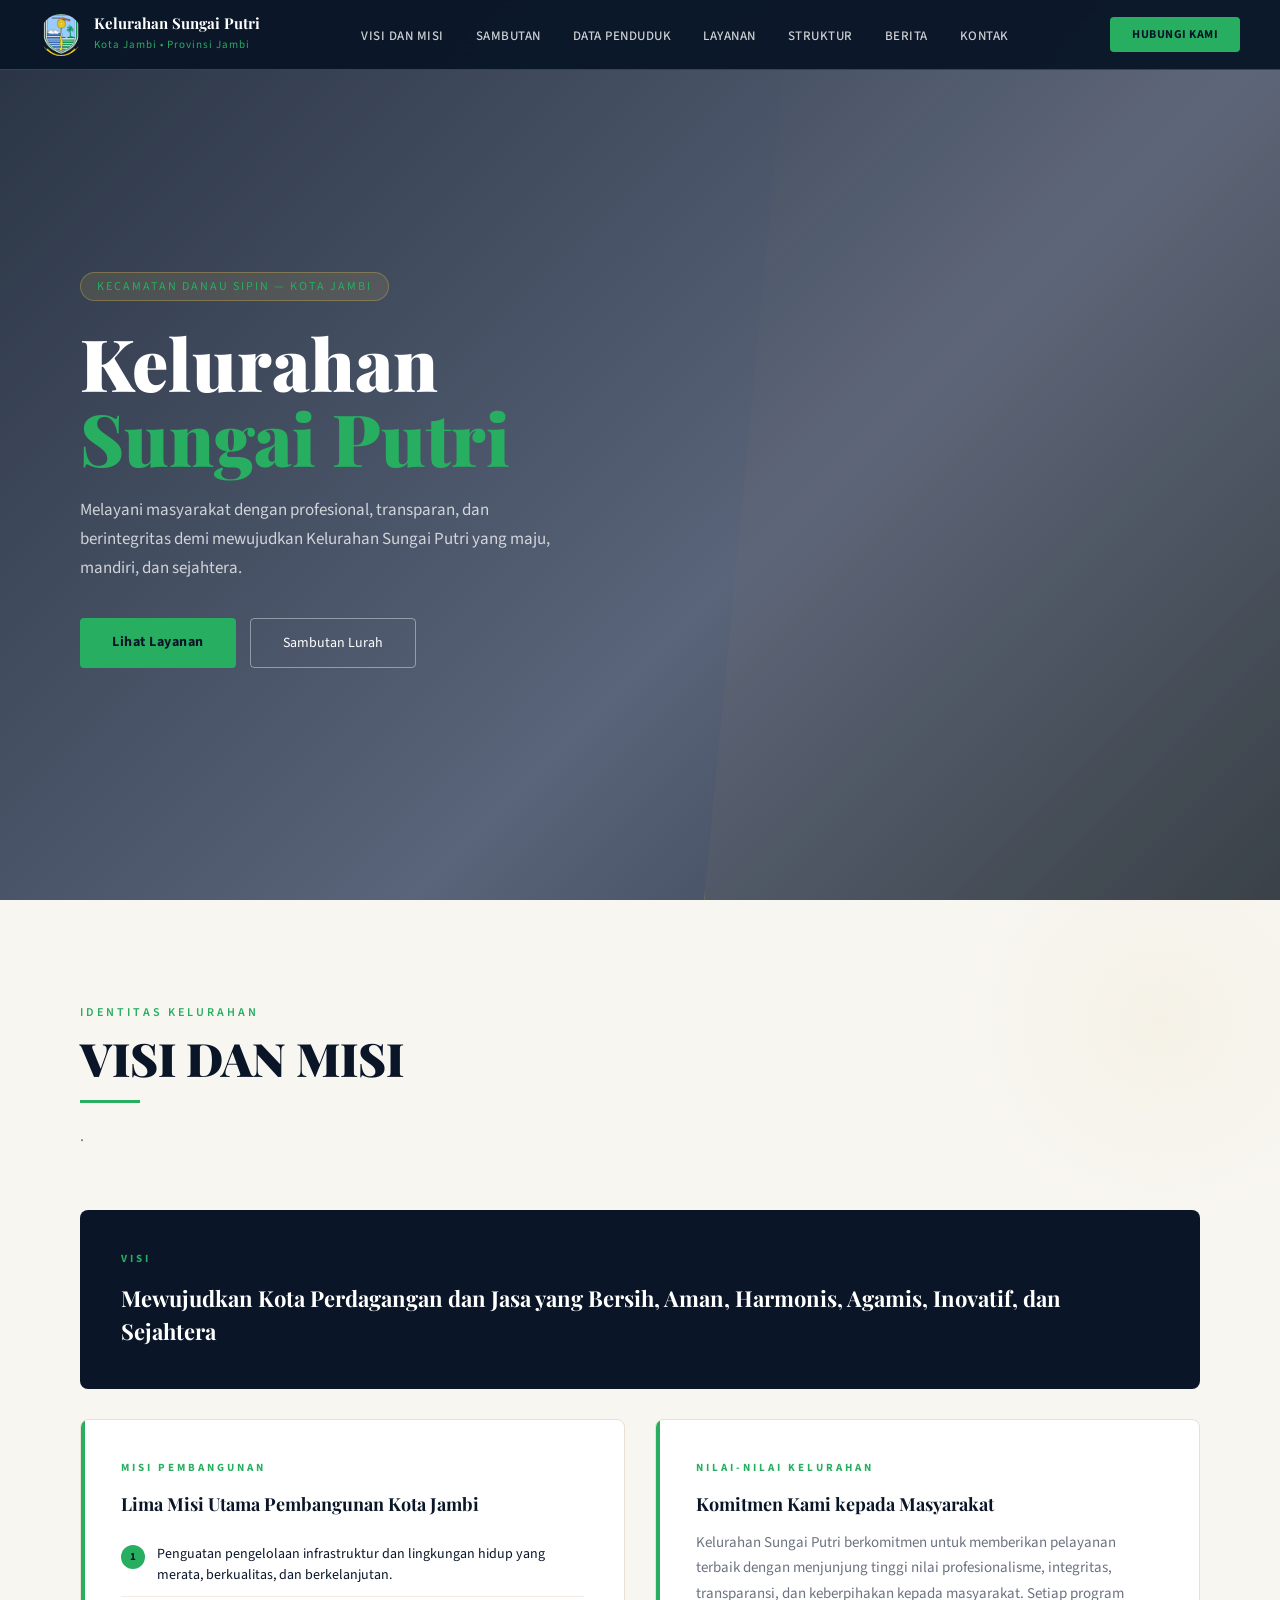
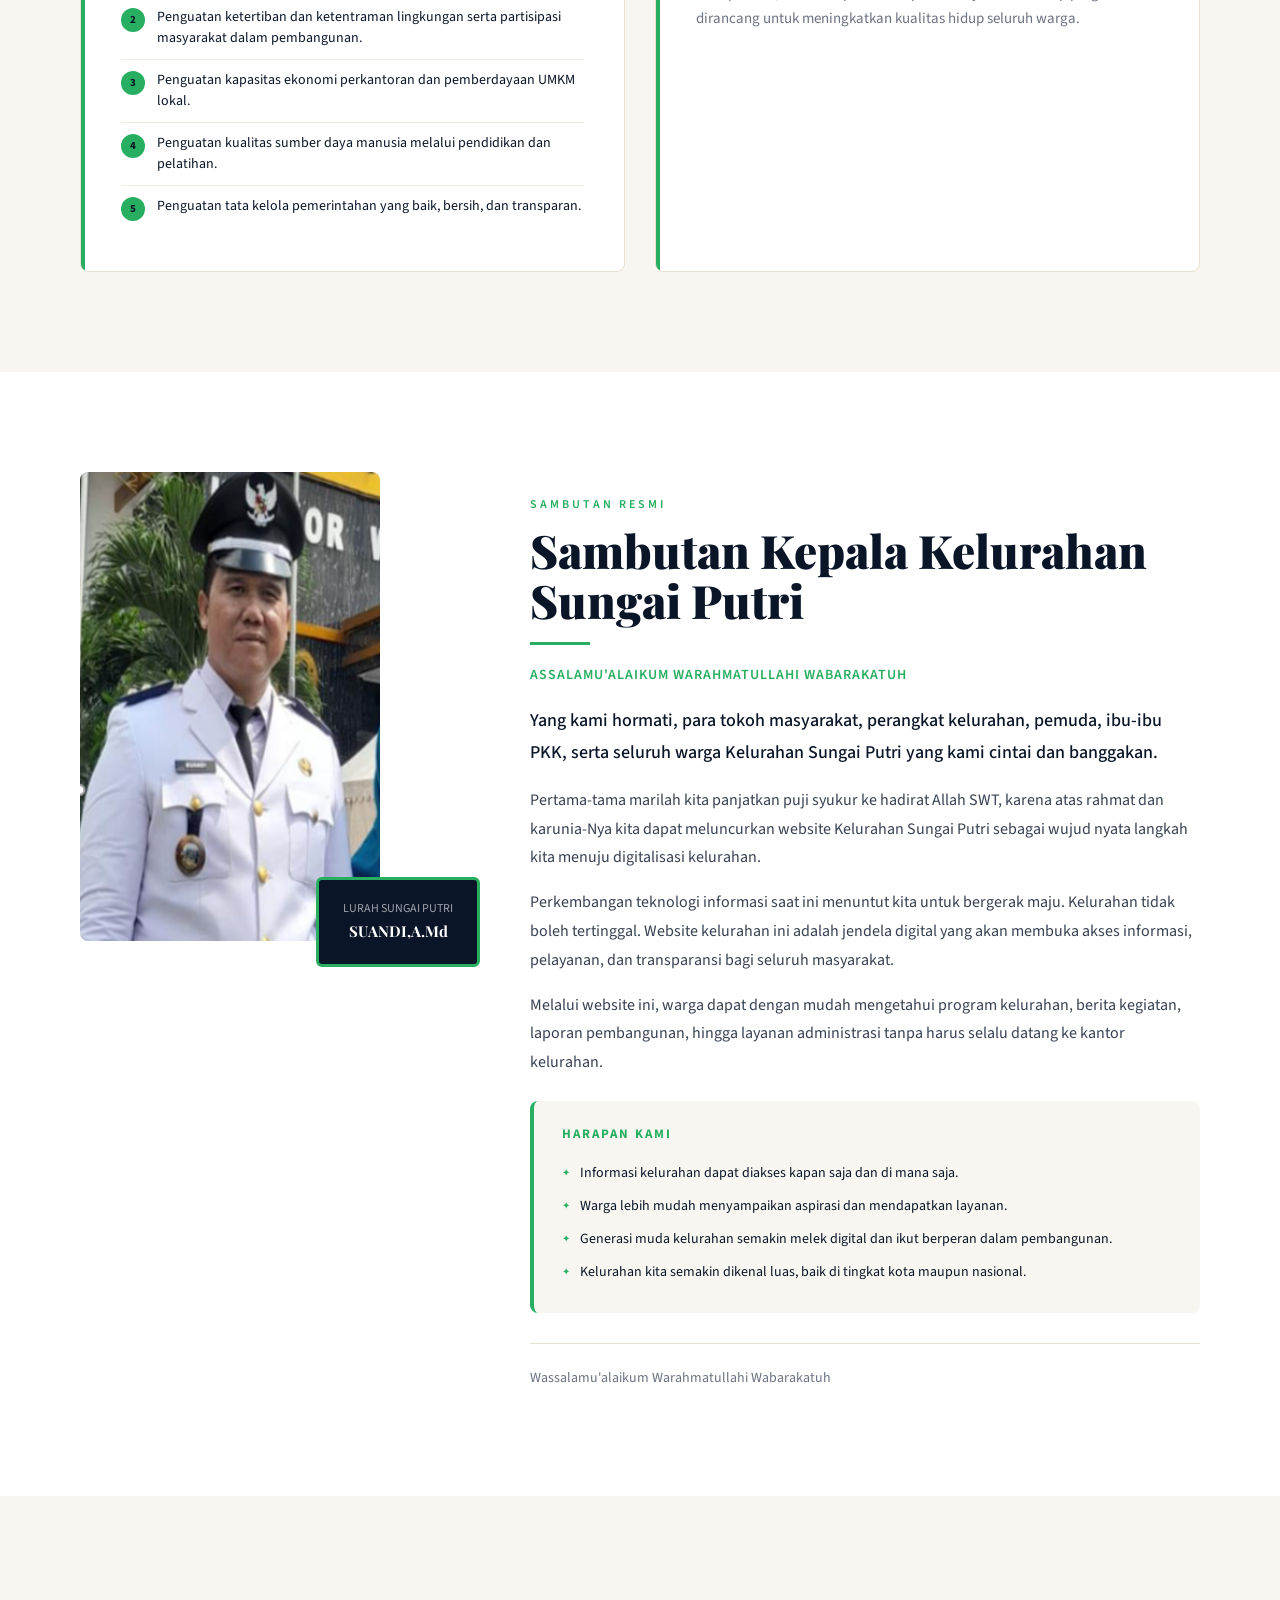
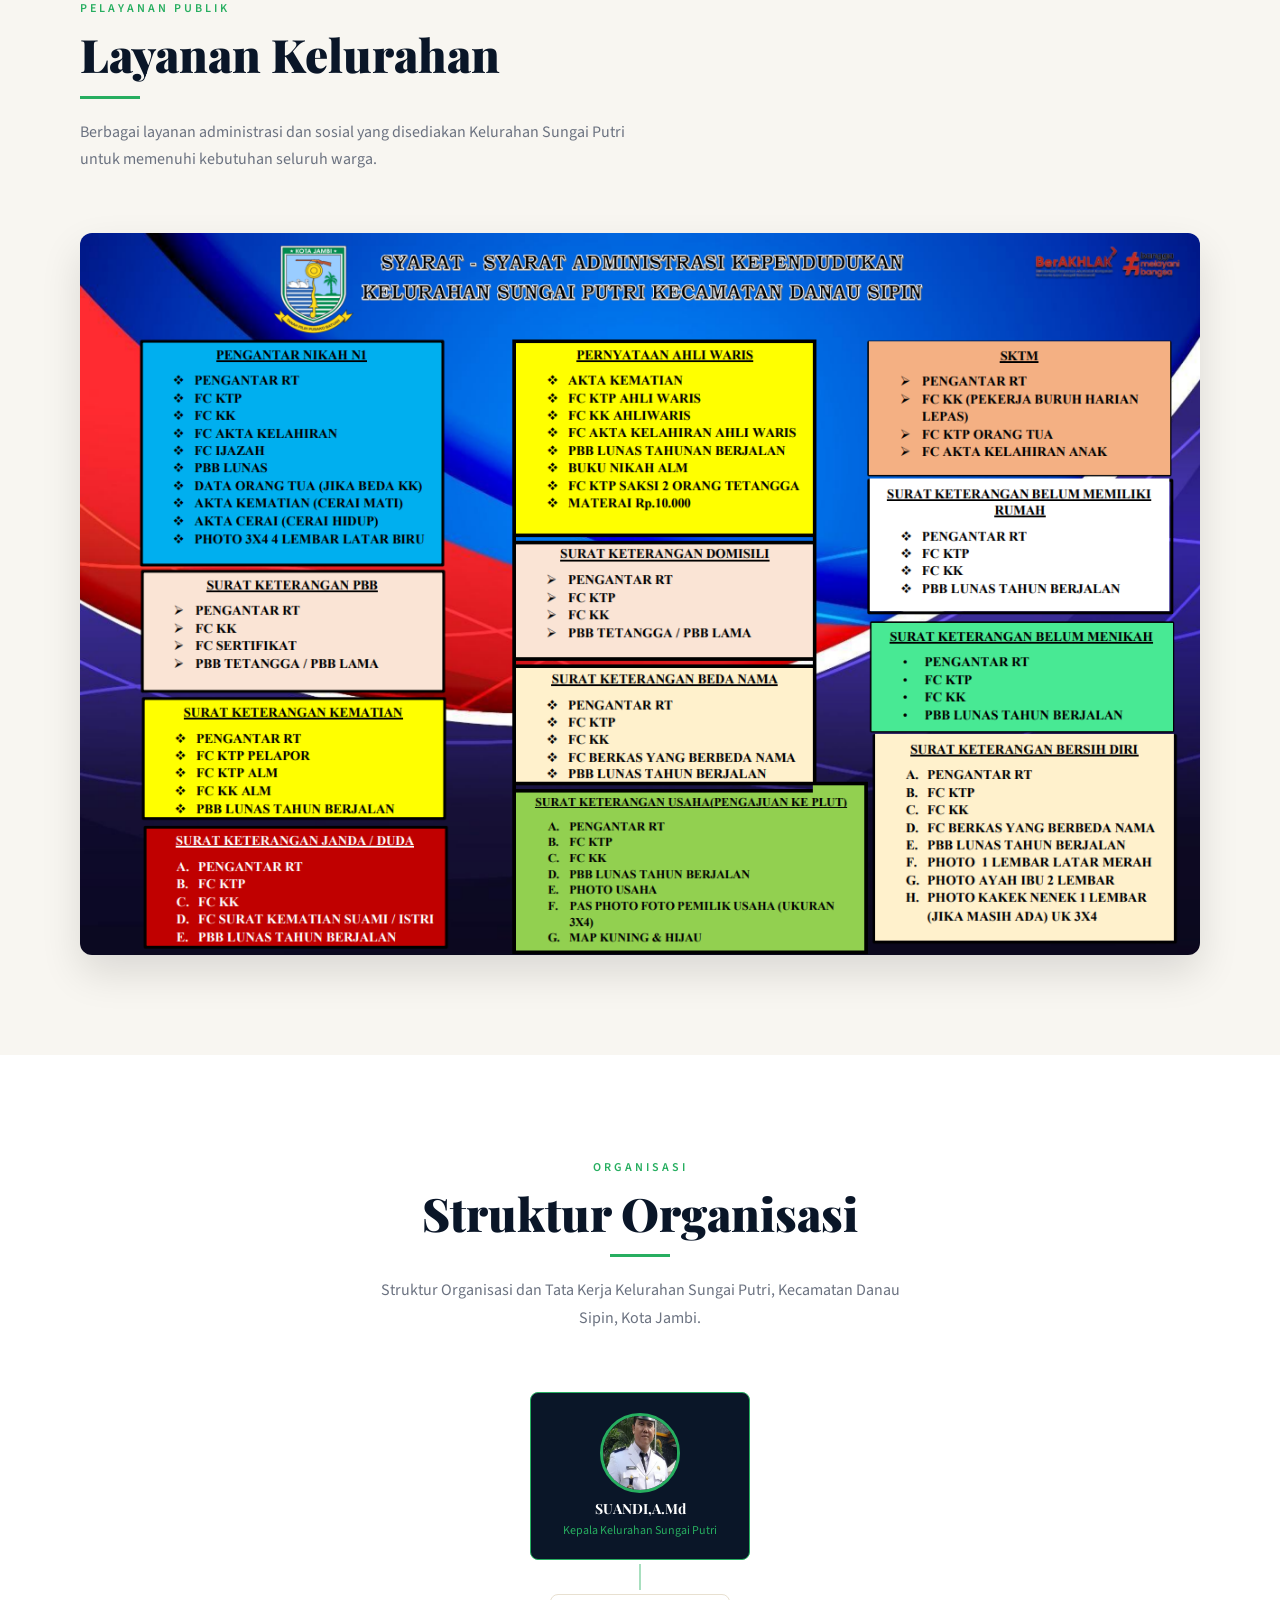
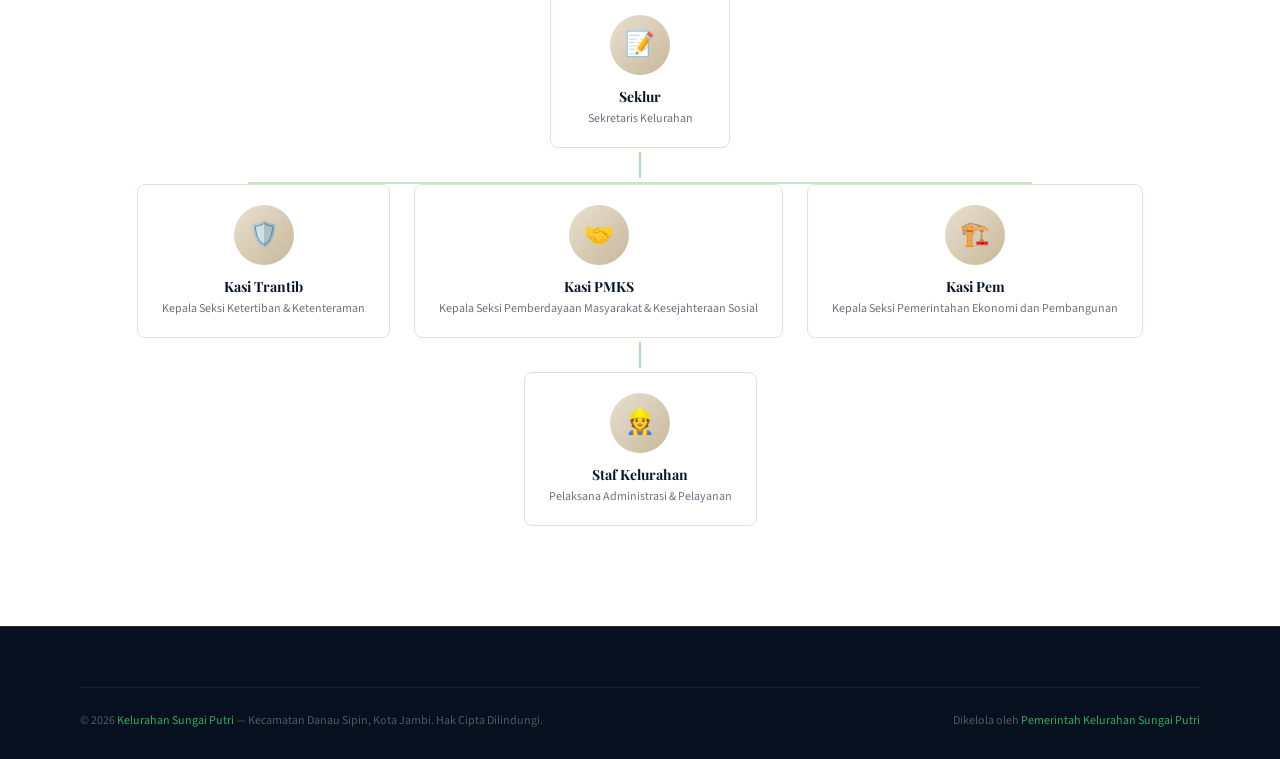
==== index.html @ 40094ec4 "aaaz" ====
<!DOCTYPE html>
<html lang="id">
<head>
  <meta charset="UTF-8">
  <meta name="viewport" content="width=device-width, initial-scale=1.0">
  <title>Kelurahan Sungai Putri — Kota Jambi</title>
  <link rel="preconnect" href="https://fonts.googleapis.com">
  <link href="https://fonts.googleapis.com/css2?family=Playfair+Display:wght@400;700;900&family=Source+Sans+3:wght@300;400;500;600&display=swap" rel="stylesheet">
  <style>
    :root {
      --navy: #0a1628;
      --navy-mid: #142241;
      --blue: #1a3a6b;
      --gold: #27ae60;
      --gold-light: #4caf50;
      --cream: #f5f0e8;
      --white: #ffffff;
      --gray: #6b7280;
      --light: #f8f6f1;
    }

    * { margin: 0; padding: 0; box-sizing: border-box; }

    html { scroll-behavior: smooth; }

    body {
      font-family: 'Source Sans 3', sans-serif;
      background: var(--white);
      color: var(--navy);
      overflow-x: hidden;
    }

    /* ── NAV ── */
    nav {
      position: fixed; top: 0; width: 100%; z-index: 1000;
      background: rgba(10,22,40,0.96);
      backdrop-filter: blur(12px);
      border-bottom: 1px solid rgba(200,168,75,0.3);
      padding: 0 40px;
      display: flex; align-items: center; justify-content: space-between;
      height: 70px;
    }
    .nav-logo {
      display: flex; align-items: center; gap: 12px;
      text-decoration: none;
    }
    .nav-logo-emblem {
      width: 42px; height: 42px;
      background: var(--gold);
      border-radius: 50%;
      display: flex; align-items: center; justify-content: center;
      font-size: 20px;
    }
    .nav-logo-text { color: var(--white); }
    .nav-logo-text strong { display: block; font-family: 'Playfair Display', serif; font-size: 15px; line-height: 1.1; }
    .nav-logo-text span { font-size: 11px; color: var(--gold); letter-spacing: 1px; }
    .nav-links { display: flex; gap: 32px; list-style: none; }
    .nav-links a {
      color: rgba(255,255,255,0.8); text-decoration: none;
      font-size: 13px; letter-spacing: 0.5px; font-weight: 500;
      transition: color 0.2s;
      text-transform: uppercase;
    }
    .nav-links a:hover { color: var(--gold); }
    .nav-cta {
      background: var(--gold); color: var(--navy);
      padding: 9px 22px; border-radius: 4px;
      font-size: 12px; font-weight: 700; text-decoration: none;
      letter-spacing: 0.5px; text-transform: uppercase;
      transition: background 0.2s;
    }
    .nav-cta:hover { background: var(--gold-light); }

    /* ── HERO ── */
    #hero {
      min-height: 100vh;
      background:
        linear-gradient(135deg, rgba(10,22,40,0.88) 0%, rgba(20,34,65,0.70) 60%, rgba(10,22,40,0.85) 100%),
        url('https://upload.wikimedia.org/wikipedia/commons/a/a4/Kantor_Lurah_Sungai_Putri_-_Danau_Sipin%2C_Kota_Jambi%2C_JA.jpg') center/cover no-repeat;
      display: flex; align-items: center;
      padding: 120px 80px 80px;
      position: relative; overflow: hidden;
    }
    .hero-decor {
      position: absolute; right: 0; top: 0; bottom: 0;
      width: 45%;
      background: linear-gradient(135deg, transparent 0%, rgba(200,168,75,0.08) 100%);
      border-left: 1px solid rgba(200,168,75,0.2);
      clip-path: polygon(15% 0, 100% 0, 100% 100%, 0% 100%);
    }
    .hero-content { max-width: 640px; animation: fadeUp 1s ease both; }
    .hero-tag {
      display: inline-block;
      background: rgba(200,168,75,0.15);
      border: 1px solid rgba(200,168,75,0.4);
      color: var(--gold);
      padding: 5px 16px; border-radius: 20px;
      font-size: 12px; letter-spacing: 2px; text-transform: uppercase;
      margin-bottom: 24px;
    }
    .hero-content h1 {
      font-family: 'Playfair Display', serif;
      font-size: clamp(42px, 6vw, 72px);
      font-weight: 900; color: var(--white);
      line-height: 1.05; margin-bottom: 20px;
    }
    .hero-content h1 em { color: var(--gold); font-style: normal; }
    .hero-content p {
      color: rgba(255,255,255,0.75); font-size: 17px;
      line-height: 1.7; margin-bottom: 36px; max-width: 500px;
    }
    .hero-buttons { display: flex; gap: 14px; flex-wrap: wrap; }
    .btn-primary {
      background: var(--gold); color: var(--navy);
      padding: 14px 32px; border-radius: 4px;
      font-size: 14px; font-weight: 700; text-decoration: none;
      letter-spacing: 0.5px; transition: all 0.2s;
    }
    .btn-primary:hover { background: var(--gold-light); transform: translateY(-2px); }
    .btn-outline {
      background: transparent;
      border: 1px solid rgba(255,255,255,0.4);
      color: var(--white);
      padding: 14px 32px; border-radius: 4px;
      font-size: 14px; text-decoration: none;
      transition: all 0.2s;
    }
    .btn-outline:hover { border-color: var(--gold); color: var(--gold); }
    .hero-stats {
      position: absolute; bottom: 0; left: 0; right: 0;
      background: rgba(10,22,40,0.9);
      border-top: 1px solid rgba(200,168,75,0.3);
      display: flex; justify-content: center;
    }
    .hero-stat {
      padding: 28px 60px; text-align: center;
      border-right: 1px solid rgba(255,255,255,0.08);
    }
    .hero-stat:last-child { border-right: none; }
    .hero-stat-num {
      font-family: 'Playfair Display', serif;
      font-size: 36px; font-weight: 900;
      color: var(--gold); line-height: 1;
    }
    .hero-stat-label {
      font-size: 12px; color: rgba(255,255,255,0.55);
      letter-spacing: 1px; text-transform: uppercase; margin-top: 4px;
    }

    /* ── SECTION COMMONS ── */
    section { padding: 100px 80px; }
    .section-tag {
      display: inline-block;
      color: var(--gold); font-size: 12px;
      letter-spacing: 3px; text-transform: uppercase;
      margin-bottom: 12px; font-weight: 600;
    }
    .section-title {
      font-family: 'Playfair Display', serif;
      font-size: clamp(30px, 4vw, 46px); font-weight: 900;
      color: var(--navy); line-height: 1.1; margin-bottom: 16px;
    }
    .section-sub {
      color: var(--gray); font-size: 16px;
      line-height: 1.7; max-width: 560px;
    }
    .section-header { margin-bottom: 60px; }
    .divider {
      width: 60px; height: 3px;
      background: var(--gold); margin: 16px 0 20px;
    }

    /* ── VISI MISI ── */
    #visi-misi {
      background: var(--light);
      position: relative; overflow: hidden;
    }
    #visi-misi::before {
      content: '';
      position: absolute; top: -80px; right: -80px;
      width: 400px; height: 400px;
      border-radius: 50%;
      background: radial-gradient(circle, rgba(200,168,75,0.06) 0%, transparent 70%);
    }
    .vm-grid {
      display: grid; grid-template-columns: 1fr 1fr;
      gap: 30px; margin-top: 50px;
    }
    .vm-card {
      background: var(--white);
      border: 1px solid #e8e0d0;
      border-radius: 8px; padding: 40px;
      position: relative; overflow: hidden;
    }
    .vm-card.visi {
      grid-column: 1 / -1;
      background: var(--navy);
      border-color: transparent;
    }
    .vm-card::before {
      content: '';
      position: absolute; top: 0; left: 0;
      width: 4px; height: 100%;
      background: var(--gold);
    }
    .vm-card.visi::before { display: none; }
    .vm-card-label {
      font-size: 11px; letter-spacing: 3px;
      text-transform: uppercase; margin-bottom: 16px;
      font-weight: 700;
    }
    .vm-card.visi .vm-card-label { color: var(--gold); }
    .vm-card:not(.visi) .vm-card-label { color: var(--gold); }
    .vm-card.visi h3 {
      font-family: 'Playfair Display', serif;
      font-size: 22px; color: var(--white);
      line-height: 1.5; font-weight: 700;
    }
    .vm-card:not(.visi) h3 {
      font-family: 'Playfair Display', serif;
      font-size: 18px; color: var(--navy);
      line-height: 1.5; margin-bottom: 12px;
    }
    .vm-card p { color: var(--gray); font-size: 15px; line-height: 1.7; }
    .misi-list { list-style: none; }
    .misi-list li {
      display: flex; align-items: flex-start; gap: 12px;
      padding: 10px 0; border-bottom: 1px solid #f0ece4;
      font-size: 14px; color: var(--navy); line-height: 1.5;
    }
    .misi-list li:last-child { border-bottom: none; }
    .misi-num {
      min-width: 24px; height: 24px;
      background: var(--gold); color: var(--navy);
      border-radius: 50%; display: flex; align-items: center;
      justify-content: center; font-size: 11px; font-weight: 700;
      margin-top: 1px;
    }

    /* ── SAMBUTAN ── */
    #sambutan { background: var(--white); }
    .sambutan-wrap {
      display: grid; grid-template-columns: 380px 1fr;
      gap: 70px; align-items: start;
    }
    .sambutan-photo-wrap {
      position: relative;
    }
    .sambutan-photo {
      width: 100%; aspect-ratio: 3/4;
      object-fit: cover; border-radius: 6px;
      background: var(--light);
      display: flex; align-items: center; justify-content: center;
    }
    .sambutan-photo-placeholder {
      width: 100%; aspect-ratio: 3/4;
      background: linear-gradient(145deg, #e8e0d0, #d4c8b0);
      border-radius: 6px;
      display: flex; flex-direction: column;
      align-items: center; justify-content: center;
      gap: 12px; color: #8a7a60;
    }
    .sambutan-photo-placeholder svg { opacity: 0.5; }
    .sambutan-badge {
      position: absolute; bottom: -20px; right: -20px;
      background: var(--navy); color: var(--white);
      padding: 20px 24px; border-radius: 6px;
      text-align: center; border: 3px solid var(--gold);
    }
    .sambutan-badge-title { font-size: 12px; opacity: 0.6; margin-bottom: 4px; }
    .sambutan-badge-name {
      font-family: 'Playfair Display', serif;
      font-size: 15px; font-weight: 700;
    }
    .sambutan-badge-role { font-size: 11px; color: var(--gold); margin-top: 3px; }
    .sambutan-content { padding-top: 20px; }
    .sambutan-greeting {
      font-size: 14px; color: var(--gold);
      letter-spacing: 1px; text-transform: uppercase;
      font-weight: 600; margin-bottom: 20px;
    }
    .sambutan-text {
      font-size: 16px; line-height: 1.8;
      color: #374151; margin-bottom: 16px;
    }
    .sambutan-text.lead { font-size: 18px; color: var(--navy); font-weight: 500; }
    .sambutan-goals {
      background: var(--light); border-radius: 8px;
      padding: 24px 28px; margin-top: 24px;
      border-left: 4px solid var(--gold);
    }
    .sambutan-goals h4 {
      font-size: 13px; letter-spacing: 2px;
      text-transform: uppercase; color: var(--gold);
      margin-bottom: 14px; font-weight: 700;
    }
    .sambutan-goals ul { list-style: none; }
    .sambutan-goals ul li {
      display: flex; align-items: flex-start; gap: 10px;
      font-size: 14px; color: var(--navy);
      padding: 6px 0; line-height: 1.5;
    }
    .sambutan-goals ul li::before {
      content: '✦'; color: var(--gold); font-size: 10px; margin-top: 3px;
      flex-shrink: 0;
    }
    .sambutan-sign {
      margin-top: 30px; padding-top: 24px;
      border-top: 1px solid #e8e0d0;
    }
    .sambutan-sign p { font-size: 14px; color: var(--gray); margin-bottom: 8px; }
    .sambutan-sign strong {
      font-family: 'Playfair Display', serif;
      font-size: 18px; color: var(--navy);
    }

    /* ── DATA PENDUDUK ── */
    #data { background: var(--navy); }
    #data .section-title { color: var(--white); }
    #data .section-sub { color: rgba(255,255,255,0.6); }
    .data-grid {
      display: grid; grid-template-columns: repeat(4, 1fr);
      gap: 2px; margin-top: 60px;
      background: rgba(255,255,255,0.06);
      border-radius: 8px; overflow: hidden;
    }
    .data-card {
      background: rgba(255,255,255,0.04);
      padding: 40px 30px; text-align: center;
    }
    .data-icon { font-size: 32px; margin-bottom: 14px; opacity: 0.8; }
    .data-num {
      font-family: 'Playfair Display', serif;
      font-size: 52px; font-weight: 900;
      color: var(--gold); line-height: 1;
      margin-bottom: 8px;
    }
    .data-label {
      font-size: 12px; color: rgba(255,255,255,0.5);
      letter-spacing: 2px; text-transform: uppercase;
    }
    .data-tabs-wrap { margin-top: 60px; }
    .data-tabs {
      display: flex; gap: 2px; margin-bottom: 2px;
    }
    .data-tab {
      background: rgba(255,255,255,0.06);
      border: none; padding: 14px 28px;
      color: rgba(255,255,255,0.5); font-size: 13px;
      cursor: pointer; border-radius: 4px 4px 0 0;
      font-family: 'Source Sans 3', sans-serif;
      font-weight: 600; letter-spacing: 0.5px;
      transition: all 0.2s;
    }
    .data-tab.active, .data-tab:hover {
      background: var(--gold); color: var(--navy);
    }
    .data-pane {
      background: rgba(255,255,255,0.04);
      border-radius: 0 8px 8px 8px;
      padding: 40px; display: none;
    }
    .data-pane.active { display: grid; grid-template-columns: 1fr 1fr; gap: 40px; }
    .data-bar-list { list-style: none; }
    .data-bar-item { margin-bottom: 18px; }
    .data-bar-info {
      display: flex; justify-content: space-between;
      margin-bottom: 6px;
    }
    .data-bar-name { font-size: 13px; color: rgba(255,255,255,0.75); }
    .data-bar-val { font-size: 13px; color: var(--gold); font-weight: 700; }
    .data-bar-track {
      height: 6px; background: rgba(255,255,255,0.1);
      border-radius: 3px; overflow: hidden;
    }
    .data-bar-fill {
      height: 100%; background: var(--gold); border-radius: 3px;
      transition: width 1s ease;
    }
    .data-note {
      font-size: 14px; color: rgba(255,255,255,0.5);
      line-height: 1.7; padding-top: 20px;
    }

    /* ── LAYANAN ── */
    #layanan { background: var(--light); }
    .layanan-grid {
      display: grid; grid-template-columns: repeat(3, 1fr);
      gap: 24px; margin-top: 50px;
    }
    .layanan-card {
      background: var(--white);
      border: 1px solid #e8e0d0;
      border-radius: 8px; padding: 36px;
      transition: all 0.25s;
      position: relative; overflow: hidden;
    }
    .layanan-card:hover {
      border-color: var(--gold);
      transform: translateY(-4px);
      box-shadow: 0 12px 40px rgba(200,168,75,0.15);
    }
    .layanan-icon {
      width: 56px; height: 56px;
      background: var(--navy);
      border-radius: 8px;
      display: flex; align-items: center; justify-content: center;
      font-size: 24px; margin-bottom: 20px;
      transition: background 0.2s;
    }
    .layanan-card:hover .layanan-icon { background: var(--gold); }
    .layanan-card h3 {
      font-family: 'Playfair Display', serif;
      font-size: 18px; color: var(--navy);
      margin-bottom: 12px; font-weight: 700;
    }
    .layanan-card p { font-size: 14px; color: var(--gray); line-height: 1.7; }
    .layanan-card .req {
      margin-top: 16px; padding-top: 16px;
      border-top: 1px solid #f0ece4;
    }
    .layanan-card .req-title {
      font-size: 11px; color: var(--gold);
      text-transform: uppercase; letter-spacing: 1.5px;
      margin-bottom: 8px; font-weight: 700;
    }
    .layanan-card .req ul { list-style: none; }
    .layanan-card .req ul li {
      font-size: 12px; color: var(--gray);
      padding: 3px 0; display: flex; gap: 6px;
    }
    .layanan-card .req ul li::before { content: '—'; color: var(--gold); }

    /* ── STRUKTUR ── */
    #struktur { background: var(--white); }
    .org-chart {
      margin-top: 50px;
    }
    .org-level {
      display: flex; justify-content: center;
      gap: 24px; margin-bottom: 0;
      position: relative;
    }
    .org-level + .org-level { margin-top: 30px; }
    .org-card {
      background: var(--white);
      border: 1.5px solid #e8e0d0;
      border-radius: 8px; padding: 20px 24px;
      text-align: center; min-width: 180px;
      position: relative; transition: all 0.2s;
    }
    .org-card:hover {
      border-color: var(--gold);
      box-shadow: 0 6px 20px rgba(200,168,75,0.15);
    }
    .org-card.head {
      background: var(--navy);
      border-color: var(--gold);
      min-width: 220px;
    }
    .org-card .org-photo {
      width: 60px; height: 60px; border-radius: 50%;
      background: linear-gradient(135deg, #e8e0d0, #c8b89a);
      margin: 0 auto 12px;
      display: flex; align-items: center; justify-content: center;
      font-size: 24px;
    }
    .org-card.head .org-photo {
      background: rgba(200,168,75,0.2);
      border: 2px solid var(--gold);
    }
    .org-card h4 {
      font-family: 'Playfair Display', serif;
      font-size: 14px; font-weight: 700;
    }
    .org-card.head h4 { color: var(--white); }
    .org-card:not(.head) h4 { color: var(--navy); }
    .org-card span {
      font-size: 12px; display: block; margin-top: 4px;
    }
    .org-card.head span { color: var(--gold); }
    .org-card:not(.head) span { color: var(--gray); }
    .org-connector {
      display: flex; justify-content: center;
      margin: 4px 0;
    }
    .org-connector::after {
      content: '';
      width: 2px; height: 26px;
      background: var(--gold); opacity: 0.4;
    }
    .org-h-line {
      height: 2px; background: var(--gold);
      opacity: 0.3; margin: 0 auto;
      width: 70%;
    }

    /* ── BERITA ── */
    #berita { background: var(--light); }
    .berita-grid {
      display: grid; grid-template-columns: 2fr 1fr;
      gap: 30px; margin-top: 50px;
    }
    .berita-featured {
      background: var(--navy);
      border-radius: 8px; overflow: hidden;
      display: flex; flex-direction: column;
    }
    .berita-featured-img {
      height: 220px;
      background: linear-gradient(135deg, #1a3a6b, #0a1628);
      display: flex; align-items: center; justify-content: center;
      font-size: 48px;
    }
    .berita-featured-body { padding: 32px; flex: 1; }
    .berita-cat {
      font-size: 11px; letter-spacing: 2px;
      text-transform: uppercase; color: var(--gold);
      font-weight: 700; margin-bottom: 10px;
    }
    .berita-featured-body h3 {
      font-family: 'Playfair Display', serif;
      font-size: 22px; color: var(--white);
      line-height: 1.4; margin-bottom: 12px;
    }
    .berita-featured-body p { font-size: 14px; color: rgba(255,255,255,0.6); line-height: 1.7; }
    .berita-date { font-size: 12px; color: rgba(255,255,255,0.4); margin-top: 16px; }
    .berita-list { display: flex; flex-direction: column; gap: 16px; }
    .berita-item {
      background: var(--white);
      border: 1px solid #e8e0d0;
      border-radius: 8px; padding: 24px;
      transition: border-color 0.2s;
    }
    .berita-item:hover { border-color: var(--gold); }
    .berita-item .berita-cat { color: var(--gold); }
    .berita-item h3 {
      font-family: 'Playfair Display', serif;
      font-size: 15px; color: var(--navy);
      line-height: 1.4; margin-bottom: 8px;
    }
    .berita-item p { font-size: 13px; color: var(--gray); line-height: 1.6; }
    .berita-item .berita-date { font-size: 11px; color: #b0a898; margin-top: 10px; }

    /* ── GALERI ── */
    #galeri { background: var(--white); }
    .galeri-grid {
      display: grid;
      grid-template-columns: repeat(4, 1fr);
      grid-template-rows: repeat(2, 200px);
      gap: 12px; margin-top: 50px;
    }
    .galeri-item {
      border-radius: 6px; overflow: hidden;
      position: relative; cursor: pointer;
      background: var(--light);
      display: flex; align-items: center; justify-content: center;
    }
    .galeri-item:first-child {
      grid-column: span 2; grid-row: span 2;
    }
    .galeri-item img {
      width: 100%; height: 100%; object-fit: cover;
      display: block;
    }
    .galeri-item-bg {
      position: absolute; inset: 0;
      display: flex; flex-direction: column;
      align-items: center; justify-content: center;
      gap: 8px;
    }
    .galeri-item-emoji { font-size: 36px; }
    .galeri-item-label {
      font-size: 12px; color: var(--navy);
      opacity: 0.6; text-align: center;
      font-weight: 600; text-transform: uppercase;
      letter-spacing: 1px;
    }
    .galeri-overlay {
      position: absolute; inset: 0;
      background: var(--navy); opacity: 0;
      display: flex; flex-direction: column;
      align-items: center; justify-content: center;
      gap: 8px; transition: opacity 0.3s;
    }
    .galeri-item:hover .galeri-overlay { opacity: 0.9; }
    .galeri-overlay span {
      font-family: 'Playfair Display', serif;
      font-size: 15px; color: var(--white);
      font-weight: 700; text-align: center; padding: 0 16px;
    }
    .galeri-overlay small { font-size: 12px; color: var(--gold); }

    /* ── KONTAK ── */
    #kontak { background: var(--navy); }
    #kontak .section-title { color: var(--white); }
    #kontak .section-sub { color: rgba(255,255,255,0.55); }
    .kontak-wrap {
      display: grid; grid-template-columns: 1fr 1fr;
      gap: 60px; margin-top: 50px;
    }
    .kontak-info { }
    .kontak-info-item {
      display: flex; align-items: flex-start; gap: 16px;
      margin-bottom: 28px;
    }
    .kontak-info-icon {
      width: 44px; height: 44px; flex-shrink: 0;
      background: rgba(200,168,75,0.12);
      border: 1px solid rgba(200,168,75,0.3);
      border-radius: 6px;
      display: flex; align-items: center; justify-content: center;
      font-size: 18px;
    }
    .kontak-info-text h4 {
      font-size: 13px; letter-spacing: 1px;
      text-transform: uppercase; color: var(--gold);
      margin-bottom: 5px; font-weight: 700;
    }
    .kontak-info-text p { font-size: 15px; color: rgba(255,255,255,0.8); line-height: 1.5; }
    .jam-operasional {
      background: rgba(255,255,255,0.05);
      border: 1px solid rgba(255,255,255,0.1);
      border-radius: 8px; padding: 24px; margin-top: 30px;
    }
    .jam-operasional h4 {
      font-size: 13px; letter-spacing: 1.5px;
      text-transform: uppercase; color: var(--gold);
      margin-bottom: 16px; font-weight: 700;
    }
    .jam-row {
      display: flex; justify-content: space-between;
      padding: 8px 0; border-bottom: 1px solid rgba(255,255,255,0.06);
      font-size: 14px;
    }
    .jam-row:last-child { border-bottom: none; }
    .jam-row span:first-child { color: rgba(255,255,255,0.6); }
    .jam-row span:last-child { color: var(--white); font-weight: 600; }
    .kontak-form { }
    .form-row { display: grid; grid-template-columns: 1fr 1fr; gap: 14px; }
    .form-group { margin-bottom: 14px; }
    .form-group label {
      display: block; font-size: 12px;
      color: rgba(255,255,255,0.5);
      text-transform: uppercase; letter-spacing: 1px;
      margin-bottom: 6px;
    }
    .form-group input, .form-group textarea, .form-group select {
      width: 100%; padding: 13px 16px;
      background: rgba(255,255,255,0.07);
      border: 1px solid rgba(255,255,255,0.12);
      border-radius: 4px; color: var(--white);
      font-family: 'Source Sans 3', sans-serif;
      font-size: 15px; transition: border-color 0.2s;
    }
    .form-group input:focus, .form-group textarea:focus, .form-group select:focus {
      outline: none; border-color: var(--gold);
    }
    .form-group textarea { resize: vertical; min-height: 120px; }
    .form-group select option { background: var(--navy); }
    .form-submit {
      width: 100%; padding: 15px;
      background: var(--gold); color: var(--navy);
      border: none; border-radius: 4px;
      font-family: 'Source Sans 3', sans-serif;
      font-size: 14px; font-weight: 700;
      letter-spacing: 1px; text-transform: uppercase;
      cursor: pointer; transition: all 0.2s;
      margin-top: 6px;
    }
    .form-submit:hover { background: var(--gold-light); transform: translateY(-1px); }

    /* ── FOOTER ── */
    footer {
      background: #06101f;
      border-top: 1px solid rgba(200,168,75,0.2);
      padding: 60px 80px 30px;
    }
    .footer-grid {
      display: grid; grid-template-columns: 2fr 1fr 1fr 1fr;
      gap: 50px; margin-bottom: 50px;
    }
    .footer-brand h3 {
      font-family: 'Playfair Display', serif;
      font-size: 20px; color: var(--white);
      margin-bottom: 12px;
    }
    .footer-brand p { font-size: 13px; color: rgba(255,255,255,0.45); line-height: 1.7; }
    .footer-socials {
      display: flex; gap: 10px; margin-top: 20px;
    }
    .footer-social {
      width: 36px; height: 36px;
      background: rgba(255,255,255,0.07);
      border-radius: 50%;
      display: flex; align-items: center; justify-content: center;
      font-size: 15px; text-decoration: none;
      transition: background 0.2s;
    }
    .footer-social:hover { background: var(--gold); }
    .footer-col h4 {
      font-size: 12px; letter-spacing: 2px;
      text-transform: uppercase; color: var(--gold);
      margin-bottom: 16px; font-weight: 700;
    }
    .footer-col ul { list-style: none; }
    .footer-col ul li { margin-bottom: 10px; }
    .footer-col ul li a {
      font-size: 13px; color: rgba(255,255,255,0.45);
      text-decoration: none; transition: color 0.2s;
    }
    .footer-col ul li a:hover { color: var(--gold); }
    .footer-bottom {
      border-top: 1px solid rgba(255,255,255,0.06);
      padding-top: 24px;
      display: flex; justify-content: space-between; align-items: center;
    }
    .footer-bottom p { font-size: 12px; color: rgba(255,255,255,0.3); }
    .footer-bottom span { color: var(--gold); }

    /* ── ANIMATIONS ── */
    @keyframes fadeUp {
      from { opacity: 0; transform: translateY(30px); }
      to   { opacity: 1; transform: translateY(0); }
    }
    .fade-in {
      opacity: 0; transform: translateY(20px);
      transition: opacity 0.7s ease, transform 0.7s ease;
    }
    .fade-in.visible { opacity: 1; transform: none; }

    /* ── RESPONSIVE ── */
    @media (max-width: 1024px) {
      section { padding: 80px 40px; }
      nav { padding: 0 24px; }
      .nav-links { display: none; }
      .vm-grid { grid-template-columns: 1fr; }
      .vm-card.visi { grid-column: 1; }
      .sambutan-wrap { grid-template-columns: 1fr; }
      .sambutan-photo-wrap { max-width: 320px; margin: 0 auto; }
      .data-grid { grid-template-columns: repeat(2, 1fr); }
      .layanan-grid { grid-template-columns: repeat(2, 1fr); }
      .berita-grid { grid-template-columns: 1fr; }
      .galeri-grid { grid-template-columns: repeat(2, 1fr); grid-template-rows: auto; }
      .galeri-item:first-child { grid-column: span 2; }
      .kontak-wrap { grid-template-columns: 1fr; }
      .footer-grid { grid-template-columns: 1fr 1fr; }
      .hero { padding: 120px 40px 100px; }
      .hero-stat { padding: 24px 30px; }
    }
    @media (max-width: 640px) {
      section { padding: 60px 24px; }
      .data-grid { grid-template-columns: repeat(2, 1fr); }
      .layanan-grid { grid-template-columns: 1fr; }
      .form-row { grid-template-columns: 1fr; }
      .footer-grid { grid-template-columns: 1fr; }
      .hero-stats { flex-wrap: wrap; }
      .hero-stat { flex: 1 1 50%; border-right: none; border-top: 1px solid rgba(255,255,255,0.08); }
    }
  </style>
</head>
<body>

<!-- NAV -->
<nav>
  <a href="#hero" class="nav-logo">
    <img src="assets/img/lambang_jambi.png" alt="Lambang Kota Jambi" style="width: 42px; height: 42px; border-radius: 50%; object-fit: cover;">
    <div class="nav-logo-text">
      <strong>Kelurahan Sungai Putri</strong>
      <span>Kota Jambi • Provinsi Jambi</span>
    </div>
  </a>
  <ul class="nav-links">
    <li><a href="#visi-misi">VISI DAN MISI</a></li>
    <li><a href="#sambutan">Sambutan</a></li>
    <li><a href="#data">Data Penduduk</a></li>
    <li><a href="#layanan">Layanan</a></li>
    <li><a href="#struktur">Struktur</a></li>
    <li><a href="#berita">Berita</a></li>
    <li><a href="#kontak">Kontak</a></li>
  </ul>
  <a href="#kontak" class="nav-cta">Hubungi Kami</a>
</nav>

<!-- HERO -->
<section id="hero">
  <div class="hero-decor"></div>
  <div class="hero-content">
    <div class="hero-tag">Kecamatan Danau Sipin — Kota Jambi</div>
    <h1>Kelurahan<br><em>Sungai Putri</em></h1>
    <p>Melayani masyarakat dengan profesional, transparan, dan berintegritas demi mewujudkan Kelurahan Sungai Putri yang maju, mandiri, dan sejahtera.</p>
    <div class="hero-buttons">
      <a href="#layanan" class="btn-primary">Lihat Layanan</a>
      <a href="#sambutan" class="btn-outline">Sambutan Lurah</a>
    </div>
  </div>
</section>

<!-- VISI MISI -->
<section id="visi-misi">
  <div class="section-header fade-in">
    <div class="section-tag">Identitas Kelurahan</div>
    <h2 class="section-title">VISI DAN MISI</h2>
    <div class="divider"></div>
    <p class="section-sub">.</p>
  </div>
  <div class="vm-grid fade-in">
    <div class="vm-card visi">
      <div class="vm-card-label">VISI</div>
      <h3>Mewujudkan Kota Perdagangan dan Jasa yang Bersih, Aman, Harmonis, Agamis, Inovatif, dan Sejahtera</h3>
    </div>
    <div class="vm-card">
      <div class="vm-card-label">Misi Pembangunan</div>
      <h3>Lima Misi Utama Pembangunan Kota Jambi</h3>
      <ul class="misi-list" style="margin-top: 16px;">
        <li><div class="misi-num">1</div>Penguatan pengelolaan infrastruktur dan lingkungan hidup yang merata, berkualitas, dan berkelanjutan.</li>
        <li><div class="misi-num">2</div>Penguatan ketertiban dan ketentraman lingkungan serta partisipasi masyarakat dalam pembangunan.</li>
        <li><div class="misi-num">3</div>Penguatan kapasitas ekonomi perkantoran dan pemberdayaan UMKM lokal.</li>
        <li><div class="misi-num">4</div>Penguatan kualitas sumber daya manusia melalui pendidikan dan pelatihan.</li>
        <li><div class="misi-num">5</div>Penguatan tata kelola pemerintahan yang baik, bersih, dan transparan.</li>
      </ul>
    </div>
    <div class="vm-card">
      <div class="vm-card-label">Nilai-Nilai Kelurahan</div>
      <h3>Komitmen Kami kepada Masyarakat</h3>
      <p style="margin-top: 12px;">Kelurahan Sungai Putri berkomitmen untuk memberikan pelayanan terbaik dengan menjunjung tinggi nilai profesionalisme, integritas, transparansi, dan keberpihakan kepada masyarakat. Setiap program dirancang untuk meningkatkan kualitas hidup seluruh warga.</p>
    </div>
  </div>
</section>

<!-- SAMBUTAN -->
<section id="sambutan">
  <div class="sambutan-wrap">
    <div class="sambutan-photo-wrap fade-in">
      <img src="assets/img/kepala_kelurahan.png" alt="Foto Kepala Kelurahan" style="width: 100%; height: auto; border-radius: 8px; max-width: 300px;">
      <div class="sambutan-badge">
        <div class="sambutan-badge-title">LURAH SUNGAI PUTRI</div>
        <div class="sambutan-badge-name">SUANDI,A.Md</div>
        <div class="sambutan-badge-role"></div>
      </div>
    </div>
    <div class="sambutan-content fade-in">
      <div class="section-tag">Sambutan Resmi</div>
      <h2 class="section-title">Sambutan Kepala Kelurahan Sungai Putri</h2>
      <div class="divider"></div>
      <div class="sambutan-greeting">Assalamu'alaikum Warahmatullahi Wabarakatuh</div>
      <p class="sambutan-text lead">Yang kami hormati, para tokoh masyarakat, perangkat kelurahan, pemuda, ibu-ibu PKK, serta seluruh warga Kelurahan Sungai Putri yang kami cintai dan banggakan.</p>
      <p class="sambutan-text">Pertama-tama marilah kita panjatkan puji syukur ke hadirat Allah SWT, karena atas rahmat dan karunia-Nya kita dapat meluncurkan website Kelurahan Sungai Putri sebagai wujud nyata langkah kita menuju digitalisasi kelurahan.</p>
      <p class="sambutan-text">Perkembangan teknologi informasi saat ini menuntut kita untuk bergerak maju. Kelurahan tidak boleh tertinggal. Website kelurahan ini adalah jendela digital yang akan membuka akses informasi, pelayanan, dan transparansi bagi seluruh masyarakat.</p>
      <p class="sambutan-text">Melalui website ini, warga dapat dengan mudah mengetahui program kelurahan, berita kegiatan, laporan pembangunan, hingga layanan administrasi tanpa harus selalu datang ke kantor kelurahan.</p>
      <div class="sambutan-goals">
        <h4>Harapan Kami</h4>
        <ul>
          <li>Informasi kelurahan dapat diakses kapan saja dan di mana saja.</li>
          <li>Warga lebih mudah menyampaikan aspirasi dan mendapatkan layanan.</li>
          <li>Generasi muda kelurahan semakin melek digital dan ikut berperan dalam pembangunan.</li>
          <li>Kelurahan kita semakin dikenal luas, baik di tingkat kota maupun nasional.</li>
        </ul>
      </div>
      <div class="sambutan-sign">
        <p>Wassalamu'alaikum Warahmatullahi Wabarakatuh</p>
        <strong></strong>
      </div>
    </div>
  </div>
</section>

<!-- LAYANAN -->
<section id="layanan">
  <div class="section-header fade-in">
    <div class="section-tag">Pelayanan Publik</div>
    <h2 class="section-title">Layanan Kelurahan</h2>
    <div class="divider"></div>
    <p class="section-sub">Berbagai layanan administrasi dan sosial yang disediakan Kelurahan Sungai Putri untuk memenuhi kebutuhan seluruh warga.</p>
  </div>
  <div class="layanan-grid fade-in" style="display:flex; justify-content:center;">
    <img src="assets/img/layanan-kelurahan.png" alt="Layanan Kelurahan Sungai Putri" style="max-width:100%; width:100%; height:auto; border-radius: 12px; box-shadow: 0 18px 40px rgba(0,0,0,0.12);">
  </div>
</section>

<!-- STRUKTUR -->
<section id="struktur">
  <div class="section-header fade-in" style="text-align: center;">
    <div class="section-tag">Organisasi</div>
    <h2 class="section-title">Struktur Organisasi</h2>
    <div class="divider" style="margin: 16px auto 20px;"></div>
    <p class="section-sub" style="margin: 0 auto;">Struktur Organisasi dan Tata Kerja Kelurahan Sungai Putri, Kecamatan Danau Sipin, Kota Jambi.</p>
  </div>
  <div class="org-chart fade-in">
    <div class="org-level">
      <div class="org-card head">
        <img src="assets/img/kepala_kelurahan.png" alt="Foto Lurah" style="width: 80px; height: 80px; border-radius: 50%; object-fit: cover; border: 3px solid var(--gold);">
        <h4>SUANDI,A.Md</h4>
        <span>Kepala Kelurahan Sungai Putri</span>
      </div>
    </div>
    <div class="org-connector"></div>
    <div class="org-level">
      <div class="org-card">
        <div class="org-photo">📝</div>
        <h4>Seklur</h4>
        <span>Sekretaris Kelurahan</span>
      </div>
    </div>
    <div class="org-connector"></div>
    <div class="org-h-line"></div>
    <div class="org-level" style="margin-top: 0;">
      <div class="org-card">
        <div class="org-photo">🛡️</div>
        <h4>Kasi Trantib</h4>
        <span>Kepala Seksi Ketertiban & Ketenteraman</span>
      </div>
      <div class="org-card">
        <div class="org-photo">🤝</div>
        <h4>Kasi PMKS</h4>
        <span>Kepala Seksi Pemberdayaan Masyarakat & Kesejahteraan Sosial</span>
      </div>
      <div class="org-card">
        <div class="org-photo">🏗️</div>
        <h4>Kasi Pem</h4>
        <span>Kepala Seksi Pemerintahan Ekonomi dan Pembangunan</span>
      </div>
    </div>
    <div class="org-connector"></div>
    <div class="org-level">
      <div class="org-card">
        <div class="org-photo">👷</div>
        <h4>Staf Kelurahan</h4>
        <span>Pelaksana Administrasi & Pelayanan</span>
      </div>
    </div>
  </div>
</section>

<!-- FOOTER -->
<footer>
  <div class="footer-bottom">
    <p>© 2026 <span>Kelurahan Sungai Putri</span> — Kecamatan Danau Sipin, Kota Jambi. Hak Cipta Dilindungi.</p>
    <p>Dikelola oleh <span>Pemerintah Kelurahan Sungai Putri</span></p>
  </div>
</footer>

<script>
  // Tab Data Penduduk
  function showTab(name, btn) {
    document.querySelectorAll('.data-pane').forEach(p => p.classList.remove('active'));
    document.querySelectorAll('.data-tab').forEach(t => t.classList.remove('active'));
    document.getElementById('tab-' + name).classList.add('active');
    btn.classList.add('active');
  }

  // Scroll Animation
  const observer = new IntersectionObserver((entries) => {
    entries.forEach(e => {
      if (e.isIntersecting) {
        e.target.classList.add('visible');
      }
    });
  }, { threshold: 0.1 });
  document.querySelectorAll('.fade-in').forEach(el => observer.observe(el));

  // Smooth active nav
  const sections = document.querySelectorAll('section[id]');
  const navLinks = document.querySelectorAll('.nav-links a');
  window.addEventListener('scroll', () => {
    let current = '';
    sections.forEach(s => {
      if (window.scrollY >= s.offsetTop - 100) current = s.id;
    });
    navLinks.forEach(a => {
      a.style.color = a.getAttribute('href') === '#' + current
        ? 'var(--gold)' : '';
    });
  });

  // Form submit
  document.querySelector('.form-submit').addEventListener('click', function() {
    this.textContent = '✅ Pesan Terkirim!';
    this.style.background = '#2d7a3a';
    this.style.color = '#fff';
    setTimeout(() => {
      this.textContent = 'Kirim Pesan ✉️';
      this.style.background = '';
      this.style.color = '';
    }, 3000);
  });
</script>
</body>
</html>
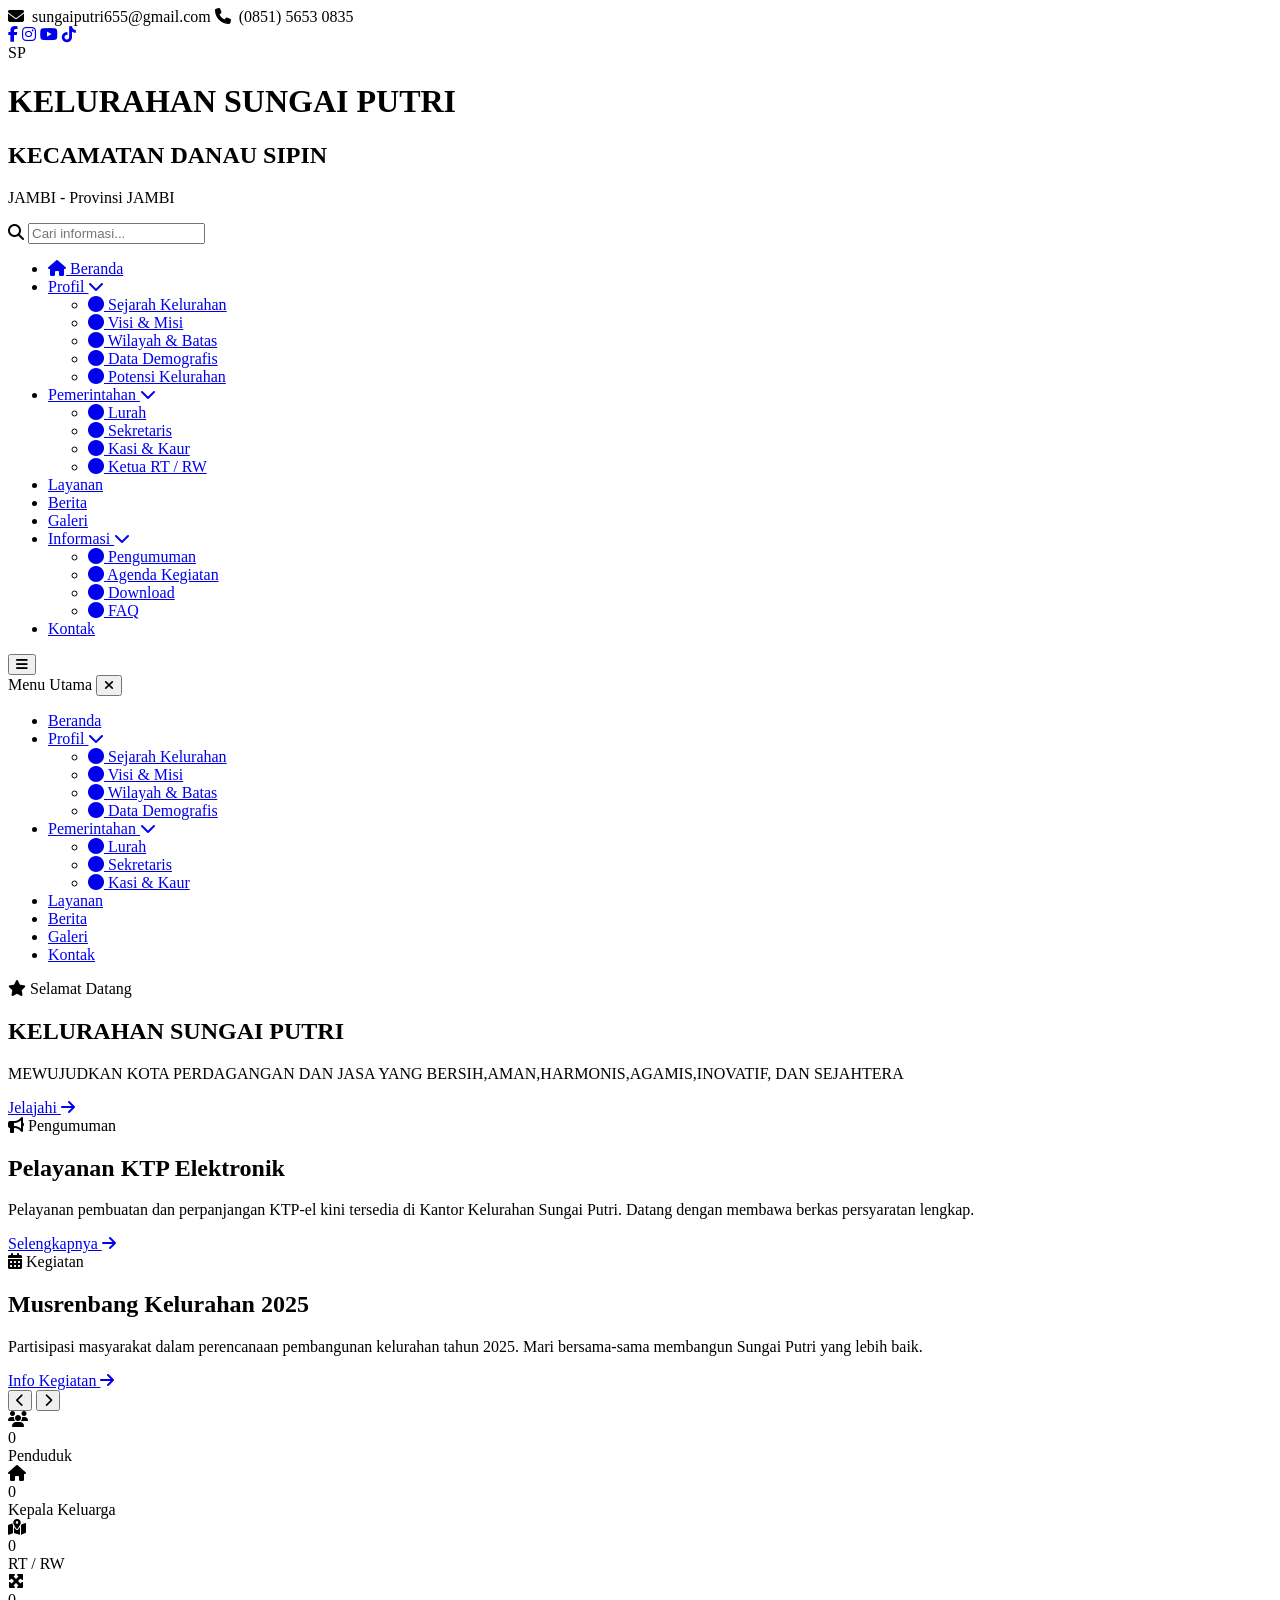
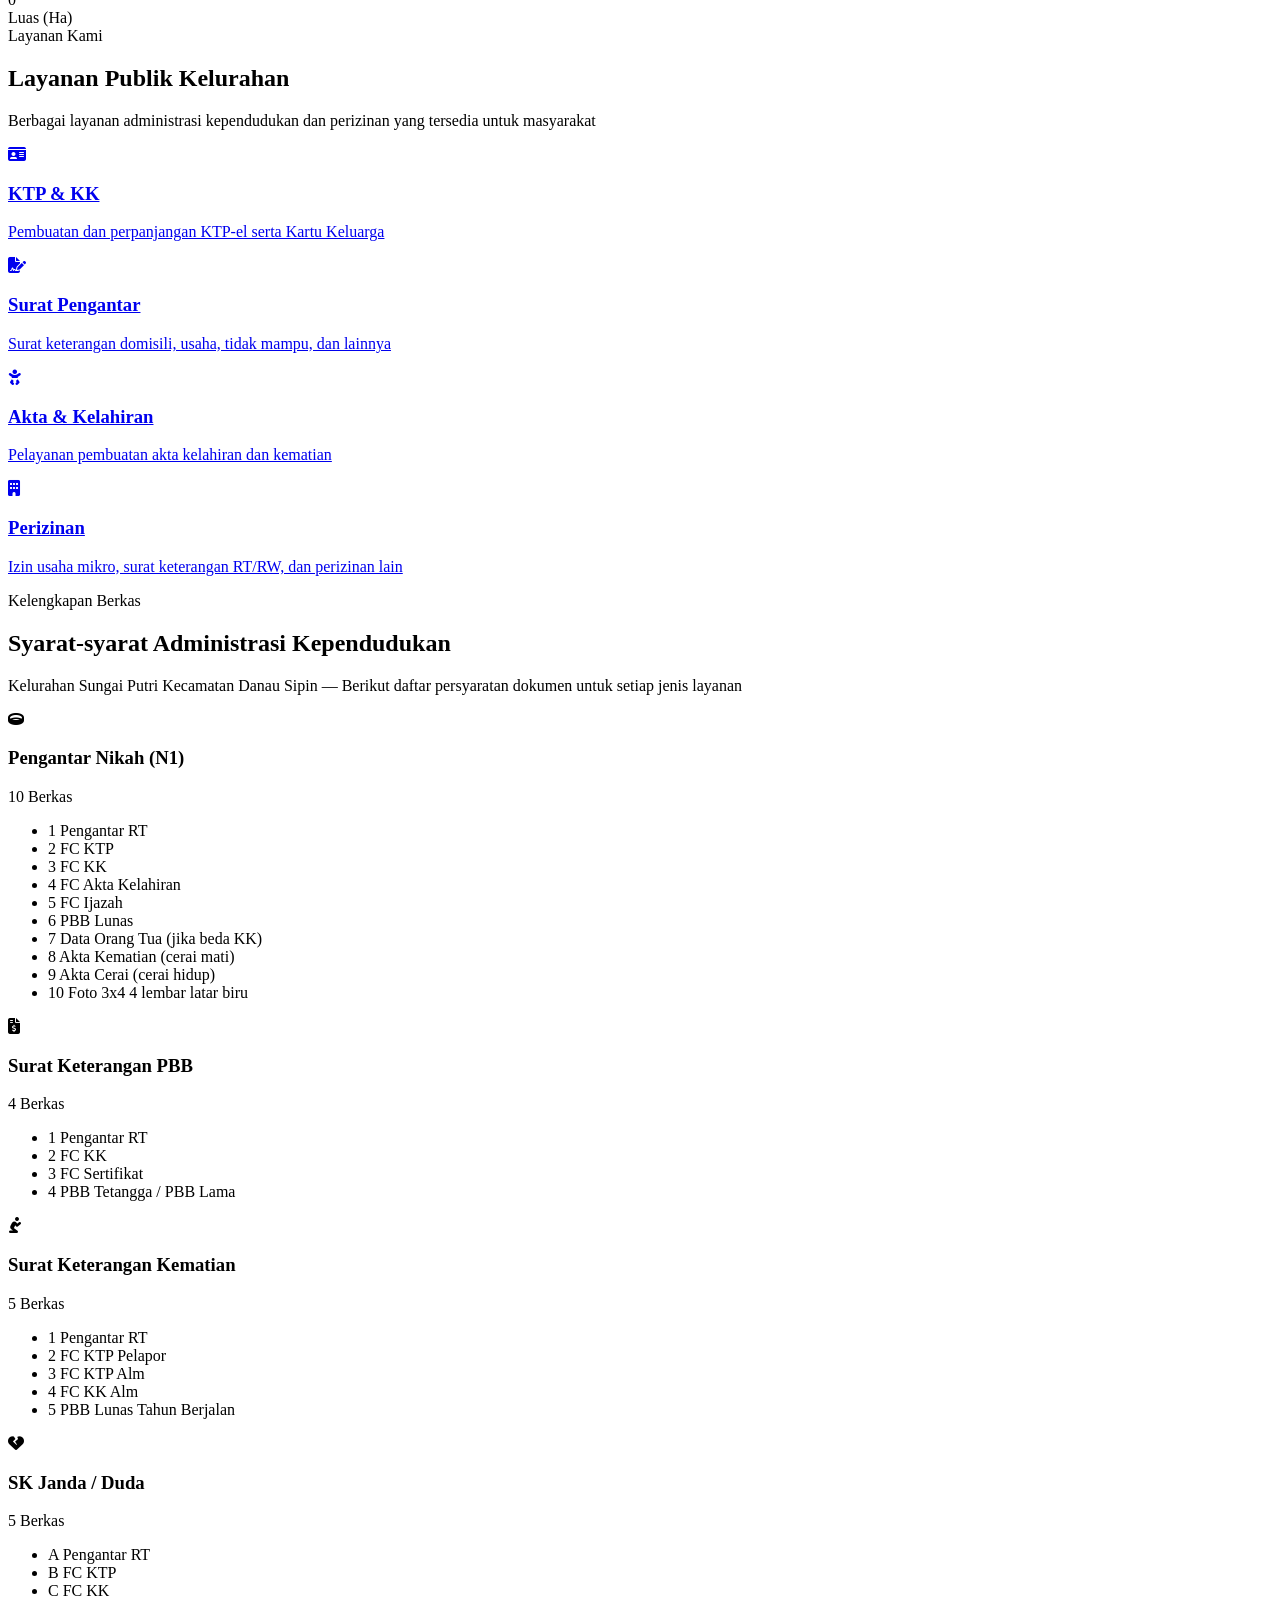
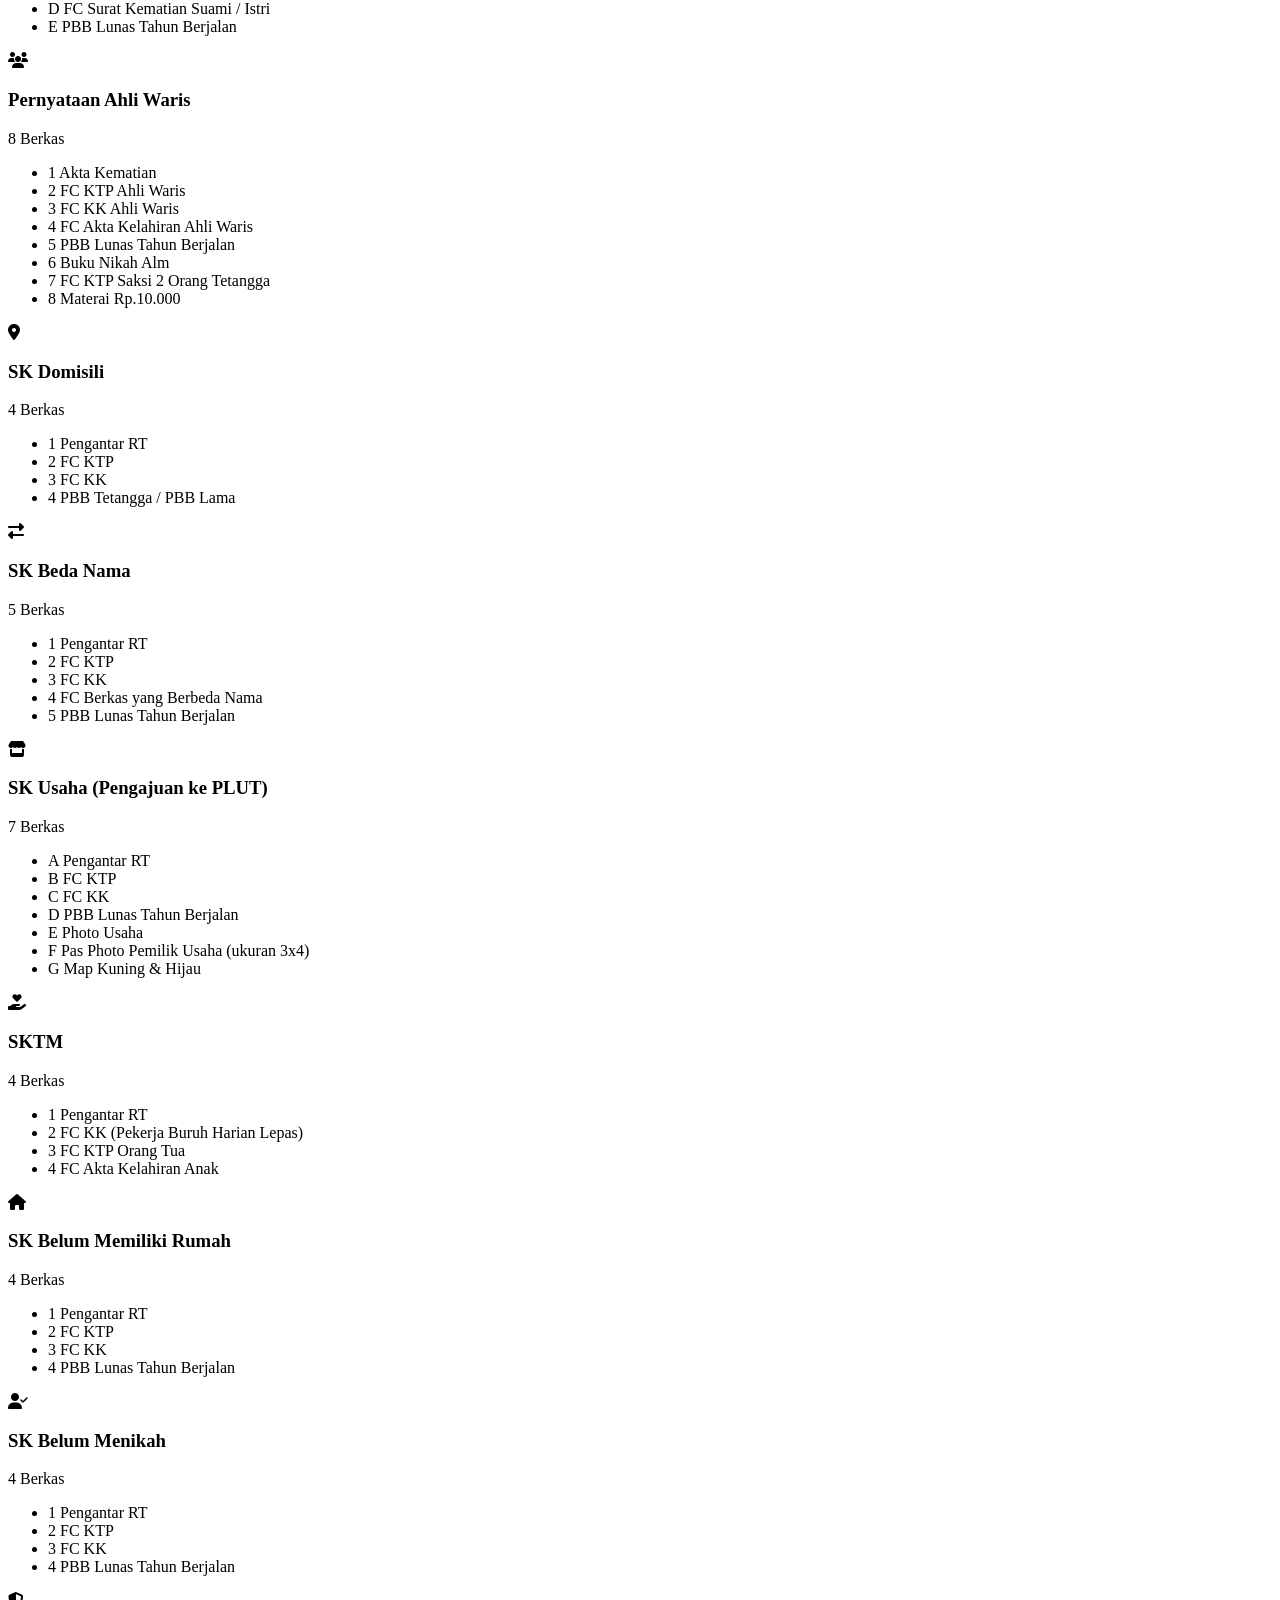
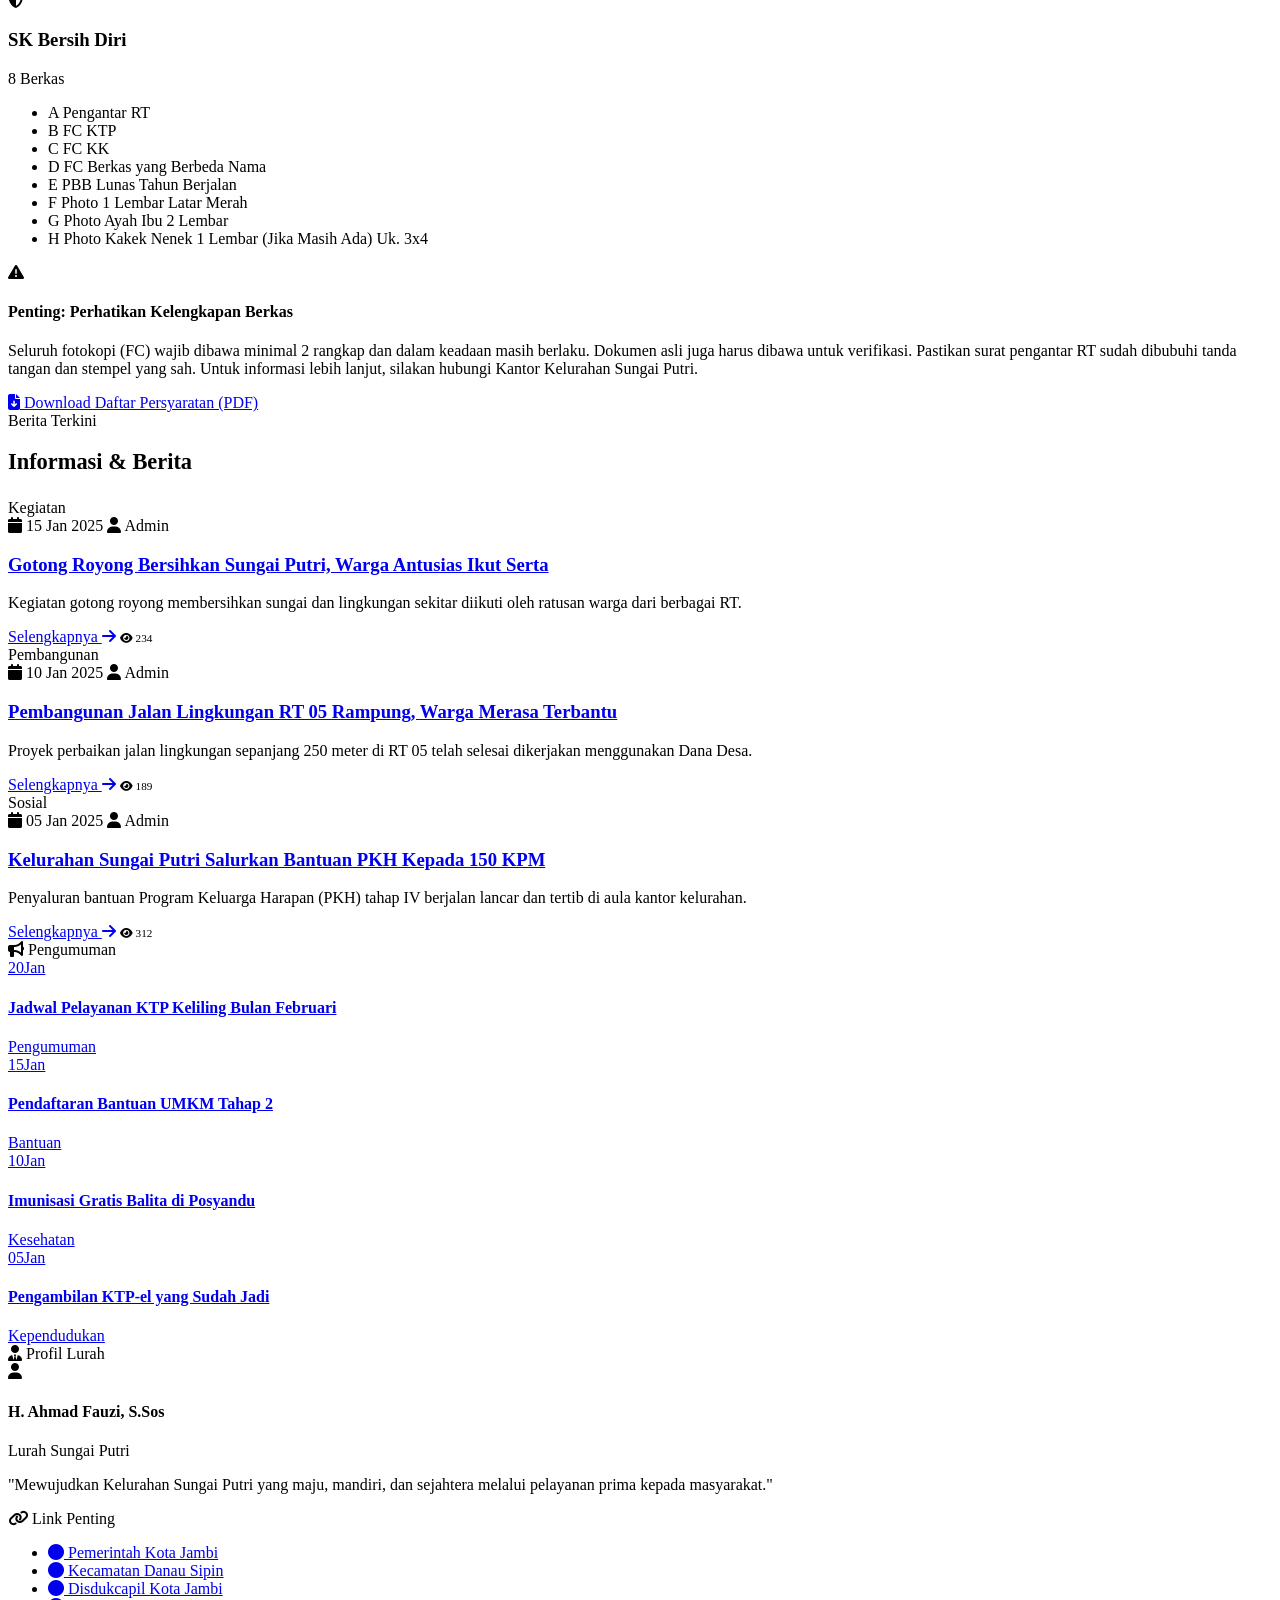
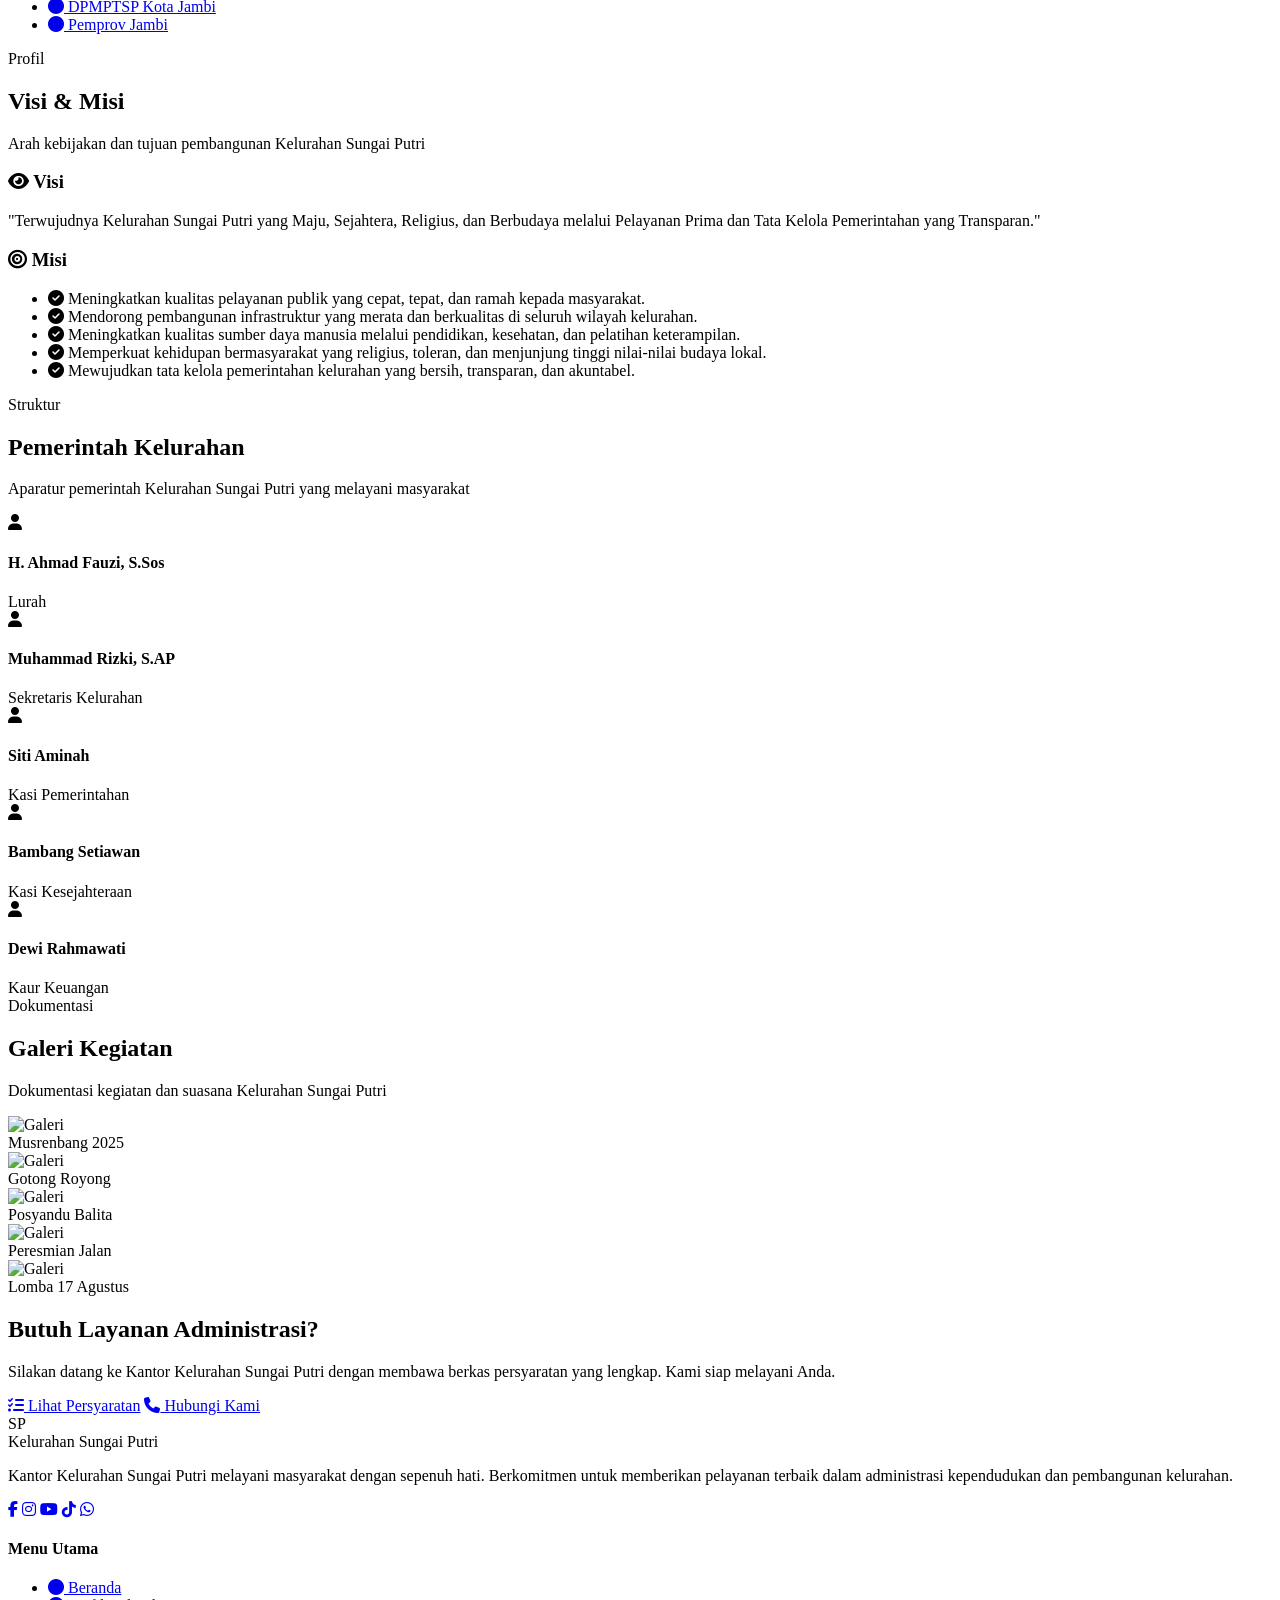
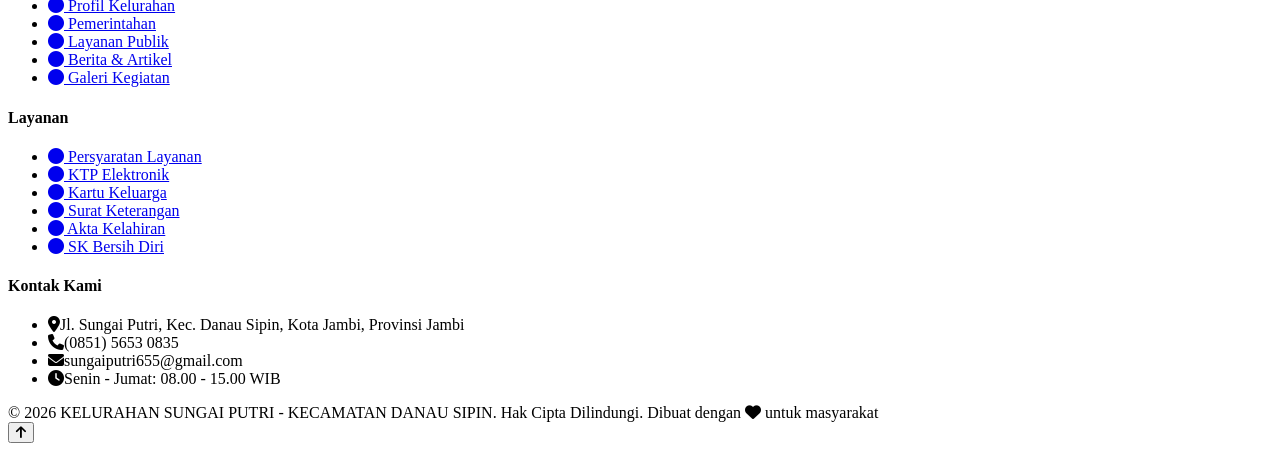
==== commit edef9096: "swsws" ====
--- a/index.html
+++ b/index.html
@@ -1,989 +1,777 @@
 <!DOCTYPE html>
 <html lang="id">
 <head>
-  <meta charset="UTF-8">
-  <meta name="viewport" content="width=device-width, initial-scale=1.0">
-  <title>Kelurahan Sungai Putri — Kota Jambi</title>
-  <link rel="preconnect" href="https://fonts.googleapis.com">
-  <link href="https://fonts.googleapis.com/css2?family=Playfair+Display:wght@400;700;900&family=Source+Sans+3:wght@300;400;500;600&display=swap" rel="stylesheet">
-  <style>
-    :root {
-      --navy: #0a1628;
-      --navy-mid: #142241;
-      --blue: #1a3a6b;
-      --gold: #27ae60;
-      --gold-light: #4caf50;
-      --cream: #f5f0e8;
-      --white: #ffffff;
-      --gray: #6b7280;
-      --light: #f8f6f1;
-    }
-
-    * { margin: 0; padding: 0; box-sizing: border-box; }
-
-    html { scroll-behavior: smooth; }
-
-    body {
-      font-family: 'Source Sans 3', sans-serif;
-      background: var(--white);
-      color: var(--navy);
-      overflow-x: hidden;
-    }
-
-    /* ── NAV ── */
-    nav {
-      position: fixed; top: 0; width: 100%; z-index: 1000;
-      background: rgba(10,22,40,0.96);
-      backdrop-filter: blur(12px);
-      border-bottom: 1px solid rgba(200,168,75,0.3);
-      padding: 0 40px;
-      display: flex; align-items: center; justify-content: space-between;
-      height: 70px;
-    }
-    .nav-logo {
-      display: flex; align-items: center; gap: 12px;
-      text-decoration: none;
-    }
-    .nav-logo-emblem {
-      width: 42px; height: 42px;
-      background: var(--gold);
-      border-radius: 50%;
-      display: flex; align-items: center; justify-content: center;
-      font-size: 20px;
-    }
-    .nav-logo-text { color: var(--white); }
-    .nav-logo-text strong { display: block; font-family: 'Playfair Display', serif; font-size: 15px; line-height: 1.1; }
-    .nav-logo-text span { font-size: 11px; color: var(--gold); letter-spacing: 1px; }
-    .nav-links { display: flex; gap: 32px; list-style: none; }
-    .nav-links a {
-      color: rgba(255,255,255,0.8); text-decoration: none;
-      font-size: 13px; letter-spacing: 0.5px; font-weight: 500;
-      transition: color 0.2s;
-      text-transform: uppercase;
-    }
-    .nav-links a:hover { color: var(--gold); }
-    .nav-cta {
-      background: var(--gold); color: var(--navy);
-      padding: 9px 22px; border-radius: 4px;
-      font-size: 12px; font-weight: 700; text-decoration: none;
-      letter-spacing: 0.5px; text-transform: uppercase;
-      transition: background 0.2s;
-    }
-    .nav-cta:hover { background: var(--gold-light); }
-
-    /* ── HERO ── */
-    #hero {
-      min-height: 100vh;
-      background:
-        linear-gradient(135deg, rgba(10,22,40,0.88) 0%, rgba(20,34,65,0.70) 60%, rgba(10,22,40,0.85) 100%),
-        url('https://upload.wikimedia.org/wikipedia/commons/a/a4/Kantor_Lurah_Sungai_Putri_-_Danau_Sipin%2C_Kota_Jambi%2C_JA.jpg') center/cover no-repeat;
-      display: flex; align-items: center;
-      padding: 120px 80px 80px;
-      position: relative; overflow: hidden;
-    }
-    .hero-decor {
-      position: absolute; right: 0; top: 0; bottom: 0;
-      width: 45%;
-      background: linear-gradient(135deg, transparent 0%, rgba(200,168,75,0.08) 100%);
-      border-left: 1px solid rgba(200,168,75,0.2);
-      clip-path: polygon(15% 0, 100% 0, 100% 100%, 0% 100%);
-    }
-    .hero-content { max-width: 640px; animation: fadeUp 1s ease both; }
-    .hero-tag {
-      display: inline-block;
-      background: rgba(200,168,75,0.15);
-      border: 1px solid rgba(200,168,75,0.4);
-      color: var(--gold);
-      padding: 5px 16px; border-radius: 20px;
-      font-size: 12px; letter-spacing: 2px; text-transform: uppercase;
-      margin-bottom: 24px;
-    }
-    .hero-content h1 {
-      font-family: 'Playfair Display', serif;
-      font-size: clamp(42px, 6vw, 72px);
-      font-weight: 900; color: var(--white);
-      line-height: 1.05; margin-bottom: 20px;
-    }
-    .hero-content h1 em { color: var(--gold); font-style: normal; }
-    .hero-content p {
-      color: rgba(255,255,255,0.75); font-size: 17px;
-      line-height: 1.7; margin-bottom: 36px; max-width: 500px;
-    }
-    .hero-buttons { display: flex; gap: 14px; flex-wrap: wrap; }
-    .btn-primary {
-      background: var(--gold); color: var(--navy);
-      padding: 14px 32px; border-radius: 4px;
-      font-size: 14px; font-weight: 700; text-decoration: none;
-      letter-spacing: 0.5px; transition: all 0.2s;
-    }
-    .btn-primary:hover { background: var(--gold-light); transform: translateY(-2px); }
-    .btn-outline {
-      background: transparent;
-      border: 1px solid rgba(255,255,255,0.4);
-      color: var(--white);
-      padding: 14px 32px; border-radius: 4px;
-      font-size: 14px; text-decoration: none;
-      transition: all 0.2s;
-    }
-    .btn-outline:hover { border-color: var(--gold); color: var(--gold); }
-    .hero-stats {
-      position: absolute; bottom: 0; left: 0; right: 0;
-      background: rgba(10,22,40,0.9);
-      border-top: 1px solid rgba(200,168,75,0.3);
-      display: flex; justify-content: center;
-    }
-    .hero-stat {
-      padding: 28px 60px; text-align: center;
-      border-right: 1px solid rgba(255,255,255,0.08);
-    }
-    .hero-stat:last-child { border-right: none; }
-    .hero-stat-num {
-      font-family: 'Playfair Display', serif;
-      font-size: 36px; font-weight: 900;
-      color: var(--gold); line-height: 1;
-    }
-    .hero-stat-label {
-      font-size: 12px; color: rgba(255,255,255,0.55);
-      letter-spacing: 1px; text-transform: uppercase; margin-top: 4px;
-    }
-
-    /* ── SECTION COMMONS ── */
-    section { padding: 100px 80px; }
-    .section-tag {
-      display: inline-block;
-      color: var(--gold); font-size: 12px;
-      letter-spacing: 3px; text-transform: uppercase;
-      margin-bottom: 12px; font-weight: 600;
-    }
-    .section-title {
-      font-family: 'Playfair Display', serif;
-      font-size: clamp(30px, 4vw, 46px); font-weight: 900;
-      color: var(--navy); line-height: 1.1; margin-bottom: 16px;
-    }
-    .section-sub {
-      color: var(--gray); font-size: 16px;
-      line-height: 1.7; max-width: 560px;
-    }
-    .section-header { margin-bottom: 60px; }
-    .divider {
-      width: 60px; height: 3px;
-      background: var(--gold); margin: 16px 0 20px;
-    }
-
-    /* ── VISI MISI ── */
-    #visi-misi {
-      background: var(--light);
-      position: relative; overflow: hidden;
-    }
-    #visi-misi::before {
-      content: '';
-      position: absolute; top: -80px; right: -80px;
-      width: 400px; height: 400px;
-      border-radius: 50%;
-      background: radial-gradient(circle, rgba(200,168,75,0.06) 0%, transparent 70%);
-    }
-    .vm-grid {
-      display: grid; grid-template-columns: 1fr 1fr;
-      gap: 30px; margin-top: 50px;
-    }
-    .vm-card {
-      background: var(--white);
-      border: 1px solid #e8e0d0;
-      border-radius: 8px; padding: 40px;
-      position: relative; overflow: hidden;
-    }
-    .vm-card.visi {
-      grid-column: 1 / -1;
-      background: var(--navy);
-      border-color: transparent;
-    }
-    .vm-card::before {
-      content: '';
-      position: absolute; top: 0; left: 0;
-      width: 4px; height: 100%;
-      background: var(--gold);
-    }
-    .vm-card.visi::before { display: none; }
-    .vm-card-label {
-      font-size: 11px; letter-spacing: 3px;
-      text-transform: uppercase; margin-bottom: 16px;
-      font-weight: 700;
-    }
-    .vm-card.visi .vm-card-label { color: var(--gold); }
-    .vm-card:not(.visi) .vm-card-label { color: var(--gold); }
-    .vm-card.visi h3 {
-      font-family: 'Playfair Display', serif;
-      font-size: 22px; color: var(--white);
-      line-height: 1.5; font-weight: 700;
-    }
-    .vm-card:not(.visi) h3 {
-      font-family: 'Playfair Display', serif;
-      font-size: 18px; color: var(--navy);
-      line-height: 1.5; margin-bottom: 12px;
-    }
-    .vm-card p { color: var(--gray); font-size: 15px; line-height: 1.7; }
-    .misi-list { list-style: none; }
-    .misi-list li {
-      display: flex; align-items: flex-start; gap: 12px;
-      padding: 10px 0; border-bottom: 1px solid #f0ece4;
-      font-size: 14px; color: var(--navy); line-height: 1.5;
-    }
-    .misi-list li:last-child { border-bottom: none; }
-    .misi-num {
-      min-width: 24px; height: 24px;
-      background: var(--gold); color: var(--navy);
-      border-radius: 50%; display: flex; align-items: center;
-      justify-content: center; font-size: 11px; font-weight: 700;
-      margin-top: 1px;
-    }
-
-    /* ── SAMBUTAN ── */
-    #sambutan { background: var(--white); }
-    .sambutan-wrap {
-      display: grid; grid-template-columns: 380px 1fr;
-      gap: 70px; align-items: start;
-    }
-    .sambutan-photo-wrap {
-      position: relative;
-    }
-    .sambutan-photo {
-      width: 100%; aspect-ratio: 3/4;
-      object-fit: cover; border-radius: 6px;
-      background: var(--light);
-      display: flex; align-items: center; justify-content: center;
-    }
-    .sambutan-photo-placeholder {
-      width: 100%; aspect-ratio: 3/4;
-      background: linear-gradient(145deg, #e8e0d0, #d4c8b0);
-      border-radius: 6px;
-      display: flex; flex-direction: column;
-      align-items: center; justify-content: center;
-      gap: 12px; color: #8a7a60;
-    }
-    .sambutan-photo-placeholder svg { opacity: 0.5; }
-    .sambutan-badge {
-      position: absolute; bottom: -20px; right: -20px;
-      background: var(--navy); color: var(--white);
-      padding: 20px 24px; border-radius: 6px;
-      text-align: center; border: 3px solid var(--gold);
-    }
-    .sambutan-badge-title { font-size: 12px; opacity: 0.6; margin-bottom: 4px; }
-    .sambutan-badge-name {
-      font-family: 'Playfair Display', serif;
-      font-size: 15px; font-weight: 700;
-    }
-    .sambutan-badge-role { font-size: 11px; color: var(--gold); margin-top: 3px; }
-    .sambutan-content { padding-top: 20px; }
-    .sambutan-greeting {
-      font-size: 14px; color: var(--gold);
-      letter-spacing: 1px; text-transform: uppercase;
-      font-weight: 600; margin-bottom: 20px;
-    }
-    .sambutan-text {
-      font-size: 16px; line-height: 1.8;
-      color: #374151; margin-bottom: 16px;
-    }
-    .sambutan-text.lead { font-size: 18px; color: var(--navy); font-weight: 500; }
-    .sambutan-goals {
-      background: var(--light); border-radius: 8px;
-      padding: 24px 28px; margin-top: 24px;
-      border-left: 4px solid var(--gold);
-    }
-    .sambutan-goals h4 {
-      font-size: 13px; letter-spacing: 2px;
-      text-transform: uppercase; color: var(--gold);
-      margin-bottom: 14px; font-weight: 700;
-    }
-    .sambutan-goals ul { list-style: none; }
-    .sambutan-goals ul li {
-      display: flex; align-items: flex-start; gap: 10px;
-      font-size: 14px; color: var(--navy);
-      padding: 6px 0; line-height: 1.5;
-    }
-    .sambutan-goals ul li::before {
-      content: '✦'; color: var(--gold); font-size: 10px; margin-top: 3px;
-      flex-shrink: 0;
-    }
-    .sambutan-sign {
-      margin-top: 30px; padding-top: 24px;
-      border-top: 1px solid #e8e0d0;
-    }
-    .sambutan-sign p { font-size: 14px; color: var(--gray); margin-bottom: 8px; }
-    .sambutan-sign strong {
-      font-family: 'Playfair Display', serif;
-      font-size: 18px; color: var(--navy);
-    }
-
-    /* ── DATA PENDUDUK ── */
-    #data { background: var(--navy); }
-    #data .section-title { color: var(--white); }
-    #data .section-sub { color: rgba(255,255,255,0.6); }
-    .data-grid {
-      display: grid; grid-template-columns: repeat(4, 1fr);
-      gap: 2px; margin-top: 60px;
-      background: rgba(255,255,255,0.06);
-      border-radius: 8px; overflow: hidden;
-    }
-    .data-card {
-      background: rgba(255,255,255,0.04);
-      padding: 40px 30px; text-align: center;
-    }
-    .data-icon { font-size: 32px; margin-bottom: 14px; opacity: 0.8; }
-    .data-num {
-      font-family: 'Playfair Display', serif;
-      font-size: 52px; font-weight: 900;
-      color: var(--gold); line-height: 1;
-      margin-bottom: 8px;
-    }
-    .data-label {
-      font-size: 12px; color: rgba(255,255,255,0.5);
-      letter-spacing: 2px; text-transform: uppercase;
-    }
-    .data-tabs-wrap { margin-top: 60px; }
-    .data-tabs {
-      display: flex; gap: 2px; margin-bottom: 2px;
-    }
-    .data-tab {
-      background: rgba(255,255,255,0.06);
-      border: none; padding: 14px 28px;
-      color: rgba(255,255,255,0.5); font-size: 13px;
-      cursor: pointer; border-radius: 4px 4px 0 0;
-      font-family: 'Source Sans 3', sans-serif;
-      font-weight: 600; letter-spacing: 0.5px;
-      transition: all 0.2s;
-    }
-    .data-tab.active, .data-tab:hover {
-      background: var(--gold); color: var(--navy);
-    }
-    .data-pane {
-      background: rgba(255,255,255,0.04);
-      border-radius: 0 8px 8px 8px;
-      padding: 40px; display: none;
-    }
-    .data-pane.active { display: grid; grid-template-columns: 1fr 1fr; gap: 40px; }
-    .data-bar-list { list-style: none; }
-    .data-bar-item { margin-bottom: 18px; }
-    .data-bar-info {
-      display: flex; justify-content: space-between;
-      margin-bottom: 6px;
-    }
-    .data-bar-name { font-size: 13px; color: rgba(255,255,255,0.75); }
-    .data-bar-val { font-size: 13px; color: var(--gold); font-weight: 700; }
-    .data-bar-track {
-      height: 6px; background: rgba(255,255,255,0.1);
-      border-radius: 3px; overflow: hidden;
-    }
-    .data-bar-fill {
-      height: 100%; background: var(--gold); border-radius: 3px;
-      transition: width 1s ease;
-    }
-    .data-note {
-      font-size: 14px; color: rgba(255,255,255,0.5);
-      line-height: 1.7; padding-top: 20px;
-    }
-
-    /* ── LAYANAN ── */
-    #layanan { background: var(--light); }
-    .layanan-grid {
-      display: grid; grid-template-columns: repeat(3, 1fr);
-      gap: 24px; margin-top: 50px;
-    }
-    .layanan-card {
-      background: var(--white);
-      border: 1px solid #e8e0d0;
-      border-radius: 8px; padding: 36px;
-      transition: all 0.25s;
-      position: relative; overflow: hidden;
-    }
-    .layanan-card:hover {
-      border-color: var(--gold);
-      transform: translateY(-4px);
-      box-shadow: 0 12px 40px rgba(200,168,75,0.15);
-    }
-    .layanan-icon {
-      width: 56px; height: 56px;
-      background: var(--navy);
-      border-radius: 8px;
-      display: flex; align-items: center; justify-content: center;
-      font-size: 24px; margin-bottom: 20px;
-      transition: background 0.2s;
-    }
-    .layanan-card:hover .layanan-icon { background: var(--gold); }
-    .layanan-card h3 {
-      font-family: 'Playfair Display', serif;
-      font-size: 18px; color: var(--navy);
-      margin-bottom: 12px; font-weight: 700;
-    }
-    .layanan-card p { font-size: 14px; color: var(--gray); line-height: 1.7; }
-    .layanan-card .req {
-      margin-top: 16px; padding-top: 16px;
-      border-top: 1px solid #f0ece4;
-    }
-    .layanan-card .req-title {
-      font-size: 11px; color: var(--gold);
-      text-transform: uppercase; letter-spacing: 1.5px;
-      margin-bottom: 8px; font-weight: 700;
-    }
-    .layanan-card .req ul { list-style: none; }
-    .layanan-card .req ul li {
-      font-size: 12px; color: var(--gray);
-      padding: 3px 0; display: flex; gap: 6px;
-    }
-    .layanan-card .req ul li::before { content: '—'; color: var(--gold); }
-
-    /* ── STRUKTUR ── */
-    #struktur { background: var(--white); }
-    .org-chart {
-      margin-top: 50px;
-    }
-    .org-level {
-      display: flex; justify-content: center;
-      gap: 24px; margin-bottom: 0;
-      position: relative;
-    }
-    .org-level + .org-level { margin-top: 30px; }
-    .org-card {
-      background: var(--white);
-      border: 1.5px solid #e8e0d0;
-      border-radius: 8px; padding: 20px 24px;
-      text-align: center; min-width: 180px;
-      position: relative; transition: all 0.2s;
-    }
-    .org-card:hover {
-      border-color: var(--gold);
-      box-shadow: 0 6px 20px rgba(200,168,75,0.15);
-    }
-    .org-card.head {
-      background: var(--navy);
-      border-color: var(--gold);
-      min-width: 220px;
-    }
-    .org-card .org-photo {
-      width: 60px; height: 60px; border-radius: 50%;
-      background: linear-gradient(135deg, #e8e0d0, #c8b89a);
-      margin: 0 auto 12px;
-      display: flex; align-items: center; justify-content: center;
-      font-size: 24px;
-    }
-    .org-card.head .org-photo {
-      background: rgba(200,168,75,0.2);
-      border: 2px solid var(--gold);
-    }
-    .org-card h4 {
-      font-family: 'Playfair Display', serif;
-      font-size: 14px; font-weight: 700;
-    }
-    .org-card.head h4 { color: var(--white); }
-    .org-card:not(.head) h4 { color: var(--navy); }
-    .org-card span {
-      font-size: 12px; display: block; margin-top: 4px;
-    }
-    .org-card.head span { color: var(--gold); }
-    .org-card:not(.head) span { color: var(--gray); }
-    .org-connector {
-      display: flex; justify-content: center;
-      margin: 4px 0;
-    }
-    .org-connector::after {
-      content: '';
-      width: 2px; height: 26px;
-      background: var(--gold); opacity: 0.4;
-    }
-    .org-h-line {
-      height: 2px; background: var(--gold);
-      opacity: 0.3; margin: 0 auto;
-      width: 70%;
-    }
-
-    /* ── BERITA ── */
-    #berita { background: var(--light); }
-    .berita-grid {
-      display: grid; grid-template-columns: 2fr 1fr;
-      gap: 30px; margin-top: 50px;
-    }
-    .berita-featured {
-      background: var(--navy);
-      border-radius: 8px; overflow: hidden;
-      display: flex; flex-direction: column;
-    }
-    .berita-featured-img {
-      height: 220px;
-      background: linear-gradient(135deg, #1a3a6b, #0a1628);
-      display: flex; align-items: center; justify-content: center;
-      font-size: 48px;
-    }
-    .berita-featured-body { padding: 32px; flex: 1; }
-    .berita-cat {
-      font-size: 11px; letter-spacing: 2px;
-      text-transform: uppercase; color: var(--gold);
-      font-weight: 700; margin-bottom: 10px;
-    }
-    .berita-featured-body h3 {
-      font-family: 'Playfair Display', serif;
-      font-size: 22px; color: var(--white);
-      line-height: 1.4; margin-bottom: 12px;
-    }
-    .berita-featured-body p { font-size: 14px; color: rgba(255,255,255,0.6); line-height: 1.7; }
-    .berita-date { font-size: 12px; color: rgba(255,255,255,0.4); margin-top: 16px; }
-    .berita-list { display: flex; flex-direction: column; gap: 16px; }
-    .berita-item {
-      background: var(--white);
-      border: 1px solid #e8e0d0;
-      border-radius: 8px; padding: 24px;
-      transition: border-color 0.2s;
-    }
-    .berita-item:hover { border-color: var(--gold); }
-    .berita-item .berita-cat { color: var(--gold); }
-    .berita-item h3 {
-      font-family: 'Playfair Display', serif;
-      font-size: 15px; color: var(--navy);
-      line-height: 1.4; margin-bottom: 8px;
-    }
-    .berita-item p { font-size: 13px; color: var(--gray); line-height: 1.6; }
-    .berita-item .berita-date { font-size: 11px; color: #b0a898; margin-top: 10px; }
-
-    /* ── GALERI ── */
-    #galeri { background: var(--white); }
-    .galeri-grid {
-      display: grid;
-      grid-template-columns: repeat(4, 1fr);
-      grid-template-rows: repeat(2, 200px);
-      gap: 12px; margin-top: 50px;
-    }
-    .galeri-item {
-      border-radius: 6px; overflow: hidden;
-      position: relative; cursor: pointer;
-      background: var(--light);
-      display: flex; align-items: center; justify-content: center;
-    }
-    .galeri-item:first-child {
-      grid-column: span 2; grid-row: span 2;
-    }
-    .galeri-item img {
-      width: 100%; height: 100%; object-fit: cover;
-      display: block;
-    }
-    .galeri-item-bg {
-      position: absolute; inset: 0;
-      display: flex; flex-direction: column;
-      align-items: center; justify-content: center;
-      gap: 8px;
-    }
-    .galeri-item-emoji { font-size: 36px; }
-    .galeri-item-label {
-      font-size: 12px; color: var(--navy);
-      opacity: 0.6; text-align: center;
-      font-weight: 600; text-transform: uppercase;
-      letter-spacing: 1px;
-    }
-    .galeri-overlay {
-      position: absolute; inset: 0;
-      background: var(--navy); opacity: 0;
-      display: flex; flex-direction: column;
-      align-items: center; justify-content: center;
-      gap: 8px; transition: opacity 0.3s;
-    }
-    .galeri-item:hover .galeri-overlay { opacity: 0.9; }
-    .galeri-overlay span {
-      font-family: 'Playfair Display', serif;
-      font-size: 15px; color: var(--white);
-      font-weight: 700; text-align: center; padding: 0 16px;
-    }
-    .galeri-overlay small { font-size: 12px; color: var(--gold); }
-
-    /* ── KONTAK ── */
-    #kontak { background: var(--navy); }
-    #kontak .section-title { color: var(--white); }
-    #kontak .section-sub { color: rgba(255,255,255,0.55); }
-    .kontak-wrap {
-      display: grid; grid-template-columns: 1fr 1fr;
-      gap: 60px; margin-top: 50px;
-    }
-    .kontak-info { }
-    .kontak-info-item {
-      display: flex; align-items: flex-start; gap: 16px;
-      margin-bottom: 28px;
-    }
-    .kontak-info-icon {
-      width: 44px; height: 44px; flex-shrink: 0;
-      background: rgba(200,168,75,0.12);
-      border: 1px solid rgba(200,168,75,0.3);
-      border-radius: 6px;
-      display: flex; align-items: center; justify-content: center;
-      font-size: 18px;
-    }
-    .kontak-info-text h4 {
-      font-size: 13px; letter-spacing: 1px;
-      text-transform: uppercase; color: var(--gold);
-      margin-bottom: 5px; font-weight: 700;
-    }
-    .kontak-info-text p { font-size: 15px; color: rgba(255,255,255,0.8); line-height: 1.5; }
-    .jam-operasional {
-      background: rgba(255,255,255,0.05);
-      border: 1px solid rgba(255,255,255,0.1);
-      border-radius: 8px; padding: 24px; margin-top: 30px;
-    }
-    .jam-operasional h4 {
-      font-size: 13px; letter-spacing: 1.5px;
-      text-transform: uppercase; color: var(--gold);
-      margin-bottom: 16px; font-weight: 700;
-    }
-    .jam-row {
-      display: flex; justify-content: space-between;
-      padding: 8px 0; border-bottom: 1px solid rgba(255,255,255,0.06);
-      font-size: 14px;
-    }
-    .jam-row:last-child { border-bottom: none; }
-    .jam-row span:first-child { color: rgba(255,255,255,0.6); }
-    .jam-row span:last-child { color: var(--white); font-weight: 600; }
-    .kontak-form { }
-    .form-row { display: grid; grid-template-columns: 1fr 1fr; gap: 14px; }
-    .form-group { margin-bottom: 14px; }
-    .form-group label {
-      display: block; font-size: 12px;
-      color: rgba(255,255,255,0.5);
-      text-transform: uppercase; letter-spacing: 1px;
-      margin-bottom: 6px;
-    }
-    .form-group input, .form-group textarea, .form-group select {
-      width: 100%; padding: 13px 16px;
-      background: rgba(255,255,255,0.07);
-      border: 1px solid rgba(255,255,255,0.12);
-      border-radius: 4px; color: var(--white);
-      font-family: 'Source Sans 3', sans-serif;
-      font-size: 15px; transition: border-color 0.2s;
-    }
-    .form-group input:focus, .form-group textarea:focus, .form-group select:focus {
-      outline: none; border-color: var(--gold);
-    }
-    .form-group textarea { resize: vertical; min-height: 120px; }
-    .form-group select option { background: var(--navy); }
-    .form-submit {
-      width: 100%; padding: 15px;
-      background: var(--gold); color: var(--navy);
-      border: none; border-radius: 4px;
-      font-family: 'Source Sans 3', sans-serif;
-      font-size: 14px; font-weight: 700;
-      letter-spacing: 1px; text-transform: uppercase;
-      cursor: pointer; transition: all 0.2s;
-      margin-top: 6px;
-    }
-    .form-submit:hover { background: var(--gold-light); transform: translateY(-1px); }
-
-    /* ── FOOTER ── */
-    footer {
-      background: #06101f;
-      border-top: 1px solid rgba(200,168,75,0.2);
-      padding: 60px 80px 30px;
-    }
-    .footer-grid {
-      display: grid; grid-template-columns: 2fr 1fr 1fr 1fr;
-      gap: 50px; margin-bottom: 50px;
-    }
-    .footer-brand h3 {
-      font-family: 'Playfair Display', serif;
-      font-size: 20px; color: var(--white);
-      margin-bottom: 12px;
-    }
-    .footer-brand p { font-size: 13px; color: rgba(255,255,255,0.45); line-height: 1.7; }
-    .footer-socials {
-      display: flex; gap: 10px; margin-top: 20px;
-    }
-    .footer-social {
-      width: 36px; height: 36px;
-      background: rgba(255,255,255,0.07);
-      border-radius: 50%;
-      display: flex; align-items: center; justify-content: center;
-      font-size: 15px; text-decoration: none;
-      transition: background 0.2s;
-    }
-    .footer-social:hover { background: var(--gold); }
-    .footer-col h4 {
-      font-size: 12px; letter-spacing: 2px;
-      text-transform: uppercase; color: var(--gold);
-      margin-bottom: 16px; font-weight: 700;
-    }
-    .footer-col ul { list-style: none; }
-    .footer-col ul li { margin-bottom: 10px; }
-    .footer-col ul li a {
-      font-size: 13px; color: rgba(255,255,255,0.45);
-      text-decoration: none; transition: color 0.2s;
-    }
-    .footer-col ul li a:hover { color: var(--gold); }
-    .footer-bottom {
-      border-top: 1px solid rgba(255,255,255,0.06);
-      padding-top: 24px;
-      display: flex; justify-content: space-between; align-items: center;
-    }
-    .footer-bottom p { font-size: 12px; color: rgba(255,255,255,0.3); }
-    .footer-bottom span { color: var(--gold); }
-
-    /* ── ANIMATIONS ── */
-    @keyframes fadeUp {
-      from { opacity: 0; transform: translateY(30px); }
-      to   { opacity: 1; transform: translateY(0); }
-    }
-    .fade-in {
-      opacity: 0; transform: translateY(20px);
-      transition: opacity 0.7s ease, transform 0.7s ease;
-    }
-    .fade-in.visible { opacity: 1; transform: none; }
-
-    /* ── RESPONSIVE ── */
-    @media (max-width: 1024px) {
-      section { padding: 80px 40px; }
-      nav { padding: 0 24px; }
-      .nav-links { display: none; }
-      .vm-grid { grid-template-columns: 1fr; }
-      .vm-card.visi { grid-column: 1; }
-      .sambutan-wrap { grid-template-columns: 1fr; }
-      .sambutan-photo-wrap { max-width: 320px; margin: 0 auto; }
-      .data-grid { grid-template-columns: repeat(2, 1fr); }
-      .layanan-grid { grid-template-columns: repeat(2, 1fr); }
-      .berita-grid { grid-template-columns: 1fr; }
-      .galeri-grid { grid-template-columns: repeat(2, 1fr); grid-template-rows: auto; }
-      .galeri-item:first-child { grid-column: span 2; }
-      .kontak-wrap { grid-template-columns: 1fr; }
-      .footer-grid { grid-template-columns: 1fr 1fr; }
-      .hero { padding: 120px 40px 100px; }
-      .hero-stat { padding: 24px 30px; }
-    }
-    @media (max-width: 640px) {
-      section { padding: 60px 24px; }
-      .data-grid { grid-template-columns: repeat(2, 1fr); }
-      .layanan-grid { grid-template-columns: 1fr; }
-      .form-row { grid-template-columns: 1fr; }
-      .footer-grid { grid-template-columns: 1fr; }
-      .hero-stats { flex-wrap: wrap; }
-      .hero-stat { flex: 1 1 50%; border-right: none; border-top: 1px solid rgba(255,255,255,0.08); }
-    }
-  </style>
+    <meta charset="UTF-8">
+    <meta name="viewport" content="width=device-width, initial-scale=1.0">
+    <title>KELURAHAN SUNGAI PUTRI - KECAMATAN DANAU SIPIN</title>
+    <link rel="preconnect" href="https://fonts.googleapis.com">
+    <link href="https://fonts.googleapis.com/css2?family=Inter:wght@300;400;500;600;700;800&display=swap" rel="stylesheet">
+    <link rel="stylesheet" href="https://cdnjs.cloudflare.com/ajax/libs/font-awesome/6.5.1/css/all.min.css">
+    <link rel="stylesheet" href="assets/css/style.css">
 </head>
 <body>
 
-<!-- NAV -->
-<nav>
-  <a href="#hero" class="nav-logo">
-    <img src="assets/img/lambang_jambi.png" alt="Lambang Kota Jambi" style="width: 42px; height: 42px; border-radius: 50%; object-fit: cover;">
-    <div class="nav-logo-text">
-      <strong>Kelurahan Sungai Putri</strong>
-      <span>Kota Jambi • Provinsi Jambi</span>
-    </div>
-  </a>
-  <ul class="nav-links">
-    <li><a href="#visi-misi">VISI DAN MISI</a></li>
-    <li><a href="#sambutan">Sambutan</a></li>
-    <li><a href="#data">Data Penduduk</a></li>
-    <li><a href="#layanan">Layanan</a></li>
-    <li><a href="#struktur">Struktur</a></li>
-    <li><a href="#berita">Berita</a></li>
-    <li><a href="#kontak">Kontak</a></li>
-  </ul>
-  <a href="#kontak" class="nav-cta">Hubungi Kami</a>
+<!-- TOP BAR -->
+<div class="top-bar">
+    <div class="container">
+        <div class="top-bar-left">
+            <span><i class="fas fa-envelope" style="margin-right:4px"></i> sungaiputri655@gmail.com</span>
+            <span><i class="fas fa-phone" style="margin-right:4px"></i> (0851) 5653 0835</span>
+        </div>
+        <div class="top-bar-right">
+            <a href="#" title="Facebook"><i class="fab fa-facebook-f"></i></a>
+            <a href="#" title="Instagram"><i class="fab fa-instagram"></i></a>
+            <a href="#" title="YouTube"><i class="fab fa-youtube"></i></a>
+            <a href="#" title="TikTok"><i class="fab fa-tiktok"></i></a>
+        </div>
+    </div>
+</div>
+
+<!-- HEADER -->
+<header class="header">
+    <div class="container">
+        <div class="header-logo">
+            <div class="logo-icon">SP</div>
+            <div class="logo-text">
+                <h1>KELURAHAN SUNGAI PUTRI</h1>
+                <h2>KECAMATAN DANAU SIPIN</h2>
+                <p>JAMBI - Provinsi JAMBI</p>
+            </div>
+        </div>
+        <div class="header-right">
+            <div class="header-search">
+                <i class="fas fa-search"></i>
+                <input type="text" placeholder="Cari informasi...">
+            </div>
+        </div>
+    </div>
+</header>
+
+<!-- NAVBAR -->
+<nav class="navbar">
+    <div class="container">
+        <ul class="nav-menu">
+            <li class="active"><a href="#"><i class="fas fa-home"></i> Beranda</a></li>
+            <li>
+                <a href="#">Profil <i class="fas fa-chevron-down"></i></a>
+                <ul class="dropdown">
+                    <li><a href="#"><i class="fas fa-circle"></i> Sejarah Kelurahan</a></li>
+                    <li><a href="#"><i class="fas fa-circle"></i> Visi & Misi</a></li>
+                    <li><a href="#"><i class="fas fa-circle"></i> Wilayah & Batas</a></li>
+                    <li><a href="#"><i class="fas fa-circle"></i> Data Demografis</a></li>
+                    <li><a href="#"><i class="fas fa-circle"></i> Potensi Kelurahan</a></li>
+                </ul>
+            </li>
+            <li>
+                <a href="#">Pemerintahan <i class="fas fa-chevron-down"></i></a>
+                <ul class="dropdown">
+                    <li><a href="#"><i class="fas fa-circle"></i> Lurah</a></li>
+                    <li><a href="#"><i class="fas fa-circle"></i> Sekretaris</a></li>
+                    <li><a href="#"><i class="fas fa-circle"></i> Kasi & Kaur</a></li>
+                    <li><a href="#"><i class="fas fa-circle"></i> Ketua RT / RW</a></li>
+                </ul>
+            </li>
+            <li><a href="#">Layanan</a></li>
+            <li><a href="#">Berita</a></li>
+            <li><a href="#">Galeri</a></li>
+            <li>
+                <a href="#">Informasi <i class="fas fa-chevron-down"></i></a>
+                <ul class="dropdown">
+                    <li><a href="#"><i class="fas fa-circle"></i> Pengumuman</a></li>
+                    <li><a href="#"><i class="fas fa-circle"></i> Agenda Kegiatan</a></li>
+                    <li><a href="#"><i class="fas fa-circle"></i> Download</a></li>
+                    <li><a href="#"><i class="fas fa-circle"></i> FAQ</a></li>
+                </ul>
+            </li>
+            <li><a href="#">Kontak</a></li>
+        </ul>
+        <button class="nav-toggle" id="navToggle"><i class="fas fa-bars"></i></button>
+    </div>
 </nav>
 
-<!-- HERO -->
-<section id="hero">
-  <div class="hero-decor"></div>
-  <div class="hero-content">
-    <div class="hero-tag">Kecamatan Danau Sipin — Kota Jambi</div>
-    <h1>Kelurahan<br><em>Sungai Putri</em></h1>
-    <p>Melayani masyarakat dengan profesional, transparan, dan berintegritas demi mewujudkan Kelurahan Sungai Putri yang maju, mandiri, dan sejahtera.</p>
-    <div class="hero-buttons">
-      <a href="#layanan" class="btn-primary">Lihat Layanan</a>
-      <a href="#sambutan" class="btn-outline">Sambutan Lurah</a>
-    </div>
-  </div>
+<!-- MOBILE MENU -->
+<div class="mobile-menu" id="mobileMenu">
+    <div class="mobile-menu-panel">
+        <div class="mobile-menu-header">
+            <span>Menu Utama</span>
+            <button class="mobile-menu-close" id="mobileClose"><i class="fas fa-times"></i></button>
+        </div>
+        <ul class="mobile-nav">
+            <li><a href="#" class="mobile-link"><span>Beranda</span></a></li>
+            <li>
+                <a href="#" class="mobile-link" data-toggle="mob-drop-1"><span>Profil</span> <i class="fas fa-chevron-down"></i></a>
+                <ul class="mobile-dropdown" id="mob-drop-1">
+                    <li><a href="#"><i class="fas fa-circle"></i> Sejarah Kelurahan</a></li>
+                    <li><a href="#"><i class="fas fa-circle"></i> Visi & Misi</a></li>
+                    <li><a href="#"><i class="fas fa-circle"></i> Wilayah & Batas</a></li>
+                    <li><a href="#"><i class="fas fa-circle"></i> Data Demografis</a></li>
+                </ul>
+            </li>
+            <li>
+                <a href="#" class="mobile-link" data-toggle="mob-drop-2"><span>Pemerintahan</span> <i class="fas fa-chevron-down"></i></a>
+                <ul class="mobile-dropdown" id="mob-drop-2">
+                    <li><a href="#"><i class="fas fa-circle"></i> Lurah</a></li>
+                    <li><a href="#"><i class="fas fa-circle"></i> Sekretaris</a></li>
+                    <li><a href="#"><i class="fas fa-circle"></i> Kasi & Kaur</a></li>
+                </ul>
+            </li>
+            <li><a href="#" class="mobile-link"><span>Layanan</span></a></li>
+            <li><a href="#" class="mobile-link"><span>Berita</span></a></li>
+            <li><a href="#" class="mobile-link"><span>Galeri</span></a></li>
+            <li><a href="#" class="mobile-link"><span>Kontak</span></a></li>
+        </ul>
+    </div>
+</div>
+
+<!-- HERO SLIDER -->
+<section class="hero">
+    <div class="hero-slides" id="heroSlides">
+        <div class="hero-slide" style="background-image:url('https://picsum.photos/seed/sungaiputri1/1400/500.jpg')">
+            <div class="hero-slide-content">
+                <div class="container">
+                    <div class="badge"><i class="fas fa-star"></i> Selamat Datang</div>
+                    <h2>KELURAHAN SUNGAI PUTRI</h2>
+                    <p>MEWUJUDKAN KOTA PERDAGANGAN DAN JASA YANG BERSIH,AMAN,HARMONIS,AGAMIS,INOVATIF, DAN SEJAHTERA</p>
+                    <a href="#" class="hero-btn">Jelajahi <i class="fas fa-arrow-right"></i></a>
+                </div>
+            </div>
+        </div>
+        <div class="hero-slide" style="background-image:url('https://picsum.photos/seed/sungaiputri2/1400/500.jpg')">
+            <div class="hero-slide-content">
+                <div class="container">
+                    <div class="badge"><i class="fas fa-bullhorn"></i> Pengumuman</div>
+                    <h2>Pelayanan KTP Elektronik</h2>
+                    <p>Pelayanan pembuatan dan perpanjangan KTP-el kini tersedia di Kantor Kelurahan Sungai Putri. Datang dengan membawa berkas persyaratan lengkap.</p>
+                    <a href="#" class="hero-btn">Selengkapnya <i class="fas fa-arrow-right"></i></a>
+                </div>
+            </div>
+        </div>
+        <div class="hero-slide" style="background-image:url('https://picsum.photos/seed/sungaiputri3/1400/500.jpg')">
+            <div class="hero-slide-content">
+                <div class="container">
+                    <div class="badge"><i class="fas fa-calendar-alt"></i> Kegiatan</div>
+                    <h2>Musrenbang Kelurahan 2025</h2>
+                    <p>Partisipasi masyarakat dalam perencanaan pembangunan kelurahan tahun 2025. Mari bersama-sama membangun Sungai Putri yang lebih baik.</p>
+                    <a href="#" class="hero-btn">Info Kegiatan <i class="fas fa-arrow-right"></i></a>
+                </div>
+            </div>
+        </div>
+    </div>
+    <button class="hero-nav prev" id="heroPrev"><i class="fas fa-chevron-left"></i></button>
+    <button class="hero-nav next" id="heroNext"><i class="fas fa-chevron-right"></i></button>
+    <div class="hero-dots" id="heroDots">
+        <div class="hero-dot active" data-slide="0"></div>
+        <div class="hero-dot" data-slide="1"></div>
+        <div class="hero-dot" data-slide="2"></div>
+    </div>
+</section>
+
+<!-- QUICK STATS -->
+<section class="quick-stats">
+    <div class="container">
+        <div class="stats-grid">
+            <div class="stat-item fade-up">
+                <div class="stat-icon red"><i class="fas fa-users"></i></div>
+                <div class="stat-number" data-target="12847">0</div>
+                <div class="stat-label">Penduduk</div>
+            </div>
+            <div class="stat-item fade-up d1">
+                <div class="stat-icon blue"><i class="fas fa-home"></i></div>
+                <div class="stat-number" data-target="3856">0</div>
+                <div class="stat-label">Kepala Keluarga</div>
+            </div>
+            <div class="stat-item fade-up d2">
+                <div class="stat-icon gold"><i class="fas fa-map-marked-alt"></i></div>
+                <div class="stat-number" data-target="26">0</div>
+                <div class="stat-label">RT / RW</div>
+            </div>
+            <div class="stat-item fade-up d3">
+                <div class="stat-icon green"><i class="fas fa-expand-arrows-alt"></i></div>
+                <div class="stat-number" data-target="325">0</div>
+                <div class="stat-label">Luas (Ha)</div>
+            </div>
+        </div>
+    </div>
+</section>
+
+<!-- LAYANAN -->
+<section class="section section-alt">
+    <div class="container">
+        <div class="section-header fade-up">
+            <div class="overline">Layanan Kami</div>
+            <h2>Layanan Publik Kelurahan</h2>
+            <p>Berbagai layanan administrasi kependudukan dan perizinan yang tersedia untuk masyarakat</p>
+        </div>
+        <div class="layanan-grid">
+            <a href="#" class="layanan-card fade-up">
+                <div class="layanan-icon l1"><i class="fas fa-id-card"></i></div>
+                <h3>KTP & KK</h3>
+                <p>Pembuatan dan perpanjangan KTP-el serta Kartu Keluarga</p>
+            </a>
+            <a href="#" class="layanan-card fade-up d1">
+                <div class="layanan-icon l2"><i class="fas fa-file-signature"></i></div>
+                <h3>Surat Pengantar</h3>
+                <p>Surat keterangan domisili, usaha, tidak mampu, dan lainnya</p>
+            </a>
+            <a href="#" class="layanan-card fade-up d2">
+                <div class="layanan-icon l3"><i class="fas fa-baby"></i></div>
+                <h3>Akta & Kelahiran</h3>
+                <p>Pelayanan pembuatan akta kelahiran dan kematian</p>
+            </a>
+            <a href="#" class="layanan-card fade-up d3">
+                <div class="layanan-icon l4"><i class="fas fa-building"></i></div>
+                <h3>Perizinan</h3>
+                <p>Izin usaha mikro, surat keterangan RT/RW, dan perizinan lain</p>
+            </a>
+        </div>
+    </div>
+</section>
+
+<!-- PERSYARATAN LAYANAN -->
+<section class="persyaratan-section" id="persyaratan">
+    <div class="container">
+        <div class="persyaratan-title-bar fade-up">
+            <div class="section-header" style="margin-bottom:0">
+                <div class="overline">Kelengkapan Berkas</div>
+                <h2>Syarat-syarat Administrasi Kependudukan</h2>
+                <p>Kelurahan Sungai Putri Kecamatan Danau Sipin — Berikut daftar persyaratan dokumen untuk setiap jenis layanan</p>
+            </div>
+        </div>
+
+        <div class="syarat-grid">
+
+            <!-- 1. PENGANTAR NIKAH N1 (BIRU) -->
+            <div class="syarat-card syarat-blue fade-up">
+                <div class="syarat-card-header">
+                    <div class="syarat-icon"><i class="fas fa-ring"></i></div>
+                    <h3>Pengantar Nikah (N1)</h3>
+                    <span class="syarat-badge">10 Berkas</span>
+                </div>
+                <div class="syarat-card-body">
+                    <ul>
+                        <li><span class="item-num">1</span> Pengantar RT</li>
+                        <li><span class="item-num">2</span> FC KTP</li>
+                        <li><span class="item-num">3</span> FC KK</li>
+                        <li><span class="item-num">4</span> FC Akta Kelahiran</li>
+                        <li><span class="item-num">5</span> FC Ijazah</li>
+                        <li><span class="item-num">6</span> PBB Lunas</li>
+                        <li><span class="item-num">7</span> Data Orang Tua (jika beda KK)</li>
+                        <li><span class="item-num">8</span> Akta Kematian (cerai mati)</li>
+                        <li><span class="item-num">9</span> Akta Cerai (cerai hidup)</li>
+                        <li><span class="item-num">10</span> Foto 3x4 4 lembar latar biru</li>
+                    </ul>
+                </div>
+            </div>
+
+            <!-- 2. SK PBB (KUNING) -->
+            <div class="syarat-card syarat-yellow fade-up d1">
+                <div class="syarat-card-header">
+                    <div class="syarat-icon"><i class="fas fa-file-invoice-dollar"></i></div>
+                    <h3>Surat Keterangan PBB</h3>
+                    <span class="syarat-badge">4 Berkas</span>
+                </div>
+                <div class="syarat-card-body">
+                    <ul>
+                        <li><span class="item-num">1</span> Pengantar RT</li>
+                        <li><span class="item-num">2</span> FC KK</li>
+                        <li><span class="item-num">3</span> FC Sertifikat</li>
+                        <li><span class="item-num">4</span> PBB Tetangga / PBB Lama</li>
+                    </ul>
+                </div>
+            </div>
+
+            <!-- 3. SK KEMATIAN (ORANYE) -->
+            <div class="syarat-card syarat-orange fade-up d2">
+                <div class="syarat-card-header">
+                    <div class="syarat-icon"><i class="fas fa-pray"></i></div>
+                    <h3>Surat Keterangan Kematian</h3>
+                    <span class="syarat-badge">5 Berkas</span>
+                </div>
+                <div class="syarat-card-body">
+                    <ul>
+                        <li><span class="item-num">1</span> Pengantar RT</li>
+                        <li><span class="item-num">2</span> FC KTP Pelapor</li>
+                        <li><span class="item-num">3</span> FC KTP Alm</li>
+                        <li><span class="item-num">4</span> FC KK Alm</li>
+                        <li><span class="item-num">5</span> PBB Lunas Tahun Berjalan</li>
+                    </ul>
+                </div>
+            </div>
+
+            <!-- 4. SK JANDA / DUDA (TEAL) -->
+            <div class="syarat-card syarat-teal fade-up">
+                <div class="syarat-card-header">
+                    <div class="syarat-icon"><i class="fas fa-heart-broken"></i></div>
+                    <h3>SK Janda / Duda</h3>
+                    <span class="syarat-badge">5 Berkas</span>
+                </div>
+                <div class="syarat-card-body">
+                    <ul>
+                        <li><span class="item-num">A</span> Pengantar RT</li>
+                        <li><span class="item-num">B</span> FC KTP</li>
+                        <li><span class="item-num">C</span> FC KK</li>
+                        <li><span class="item-num">D</span> FC Surat Kematian Suami / Istri</li>
+                        <li><span class="item-num">E</span> PBB Lunas Tahun Berjalan</li>
+                    </ul>
+                </div>
+            </div>
+
+            <!-- 5. PERNYATAAN AHLI WARIS (UNGU) -->
+            <div class="syarat-card syarat-purple fade-up d1">
+                <div class="syarat-card-header">
+                    <div class="syarat-icon"><i class="fas fa-users"></i></div>
+                    <h3>Pernyataan Ahli Waris</h3>
+                    <span class="syarat-badge">8 Berkas</span>
+                </div>
+                <div class="syarat-card-body">
+                    <ul>
+                        <li><span class="item-num">1</span> Akta Kematian</li>
+                        <li><span class="item-num">2</span> FC KTP Ahli Waris</li>
+                        <li><span class="item-num">3</span> FC KK Ahli Waris</li>
+                        <li><span class="item-num">4</span> FC Akta Kelahiran Ahli Waris</li>
+                        <li><span class="item-num">5</span> PBB Lunas Tahun Berjalan</li>
+                        <li><span class="item-num">6</span> Buku Nikah Alm</li>
+                        <li><span class="item-num">7</span> FC KTP Saksi 2 Orang Tetangga</li>
+                        <li><span class="item-num">8</span> Materai Rp.10.000</li>
+                    </ul>
+                </div>
+            </div>
+
+            <!-- 6. SK DOMISILI (MERAH) -->
+            <div class="syarat-card syarat-red fade-up d2">
+                <div class="syarat-card-header">
+                    <div class="syarat-icon"><i class="fas fa-map-marker-alt"></i></div>
+                    <h3>SK Domisili</h3>
+                    <span class="syarat-badge">4 Berkas</span>
+                </div>
+                <div class="syarat-card-body">
+                    <ul>
+                        <li><span class="item-num">1</span> Pengantar RT</li>
+                        <li><span class="item-num">2</span> FC KTP</li>
+                        <li><span class="item-num">3</span> FC KK</li>
+                        <li><span class="item-num">4</span> PBB Tetangga / PBB Lama</li>
+                    </ul>
+                </div>
+            </div>
+
+            <!-- 7. SK BEDA NAMA (HIJAU) -->
+            <div class="syarat-card syarat-green fade-up">
+                <div class="syarat-card-header">
+                    <div class="syarat-icon"><i class="fas fa-exchange-alt"></i></div>
+                    <h3>SK Beda Nama</h3>
+                    <span class="syarat-badge">5 Berkas</span>
+                </div>
+                <div class="syarat-card-body">
+                    <ul>
+                        <li><span class="item-num">1</span> Pengantar RT</li>
+                        <li><span class="item-num">2</span> FC KTP</li>
+                        <li><span class="item-num">3</span> FC KK</li>
+                        <li><span class="item-num">4</span> FC Berkas yang Berbeda Nama</li>
+                        <li><span class="item-num">5</span> PBB Lunas Tahun Berjalan</li>
+                    </ul>
+                </div>
+            </div>
+
+            <!-- 8. SK USAHA PLUT (NAVY) -->
+            <div class="syarat-card syarat-navy fade-up d1">
+                <div class="syarat-card-header">
+                    <div class="syarat-icon"><i class="fas fa-store"></i></div>
+                    <h3>SK Usaha (Pengajuan ke PLUT)</h3>
+                    <span class="syarat-badge">7 Berkas</span>
+                </div>
+                <div class="syarat-card-body">
+                    <ul>
+                        <li><span class="item-num">A</span> Pengantar RT</li>
+                        <li><span class="item-num">B</span> FC KTP</li>
+                        <li><span class="item-num">C</span> FC KK</li>
+                        <li><span class="item-num">D</span> PBB Lunas Tahun Berjalan</li>
+                        <li><span class="item-num">E</span> Photo Usaha</li>
+                        <li><span class="item-num">F</span> Pas Photo Pemilik Usaha (ukuran 3x4)</li>
+                        <li><span class="item-num">G</span> Map Kuning & Hijau</li>
+                    </ul>
+                </div>
+            </div>
+
+            <!-- 9. SKTM (PINK) -->
+            <div class="syarat-card syarat-pink fade-up d2">
+                <div class="syarat-card-header">
+                    <div class="syarat-icon"><i class="fas fa-hand-holding-heart"></i></div>
+                    <h3>SKTM</h3>
+                    <span class="syarat-badge">4 Berkas</span>
+                </div>
+                <div class="syarat-card-body">
+                    <ul>
+                        <li><span class="item-num">1</span> Pengantar RT</li>
+                        <li><span class="item-num">2</span> FC KK (Pekerja Buruh Harian Lepas)</li>
+                        <li><span class="item-num">3</span> FC KTP Orang Tua</li>
+                        <li><span class="item-num">4</span> FC Akta Kelahiran Anak</li>
+                    </ul>
+                </div>
+            </div>
+
+            <!-- 10. SK BELUM MEMILIKI RUMAH (BIRU) -->
+            <div class="syarat-card syarat-blue fade-up">
+                <div class="syarat-card-header">
+                    <div class="syarat-icon"><i class="fas fa-home"></i></div>
+                    <h3>SK Belum Memiliki Rumah</h3>
+                    <span class="syarat-badge">4 Berkas</span>
+                </div>
+                <div class="syarat-card-body">
+                    <ul>
+                        <li><span class="item-num">1</span> Pengantar RT</li>
+                        <li><span class="item-num">2</span> FC KTP</li>
+                        <li><span class="item-num">3</span> FC KK</li>
+                        <li><span class="item-num">4</span> PBB Lunas Tahun Berjalan</li>
+                    </ul>
+                </div>
+            </div>
+
+            <!-- 11. SK BELUM MENIKAH (KUNING) -->
+            <div class="syarat-card syarat-yellow fade-up d1">
+                <div class="syarat-card-header">
+                    <div class="syarat-icon"><i class="fas fa-user-check"></i></div>
+                    <h3>SK Belum Menikah</h3>
+                    <span class="syarat-badge">4 Berkas</span>
+                </div>
+                <div class="syarat-card-body">
+                    <ul>
+                        <li><span class="item-num">1</span> Pengantar RT</li>
+                        <li><span class="item-num">2</span> FC KTP</li>
+                        <li><span class="item-num">3</span> FC KK</li>
+                        <li><span class="item-num">4</span> PBB Lunas Tahun Berjalan</li>
+                    </ul>
+                </div>
+            </div>
+
+            <!-- 12. SK BERSIH DIRI (ORANYE) -->
+            <div class="syarat-card syarat-orange fade-up d2">
+                <div class="syarat-card-header">
+                    <div class="syarat-icon"><i class="fas fa-shield-alt"></i></div>
+                    <h3>SK Bersih Diri</h3>
+                    <span class="syarat-badge">8 Berkas</span>
+                </div>
+                <div class="syarat-card-body">
+                    <ul>
+                        <li><span class="item-num">A</span> Pengantar RT</li>
+                        <li><span class="item-num">B</span> FC KTP</li>
+                        <li><span class="item-num">C</span> FC KK</li>
+                        <li><span class="item-num">D</span> FC Berkas yang Berbeda Nama</li>
+                        <li><span class="item-num">E</span> PBB Lunas Tahun Berjalan</li>
+                        <li><span class="item-num">F</span> Photo 1 Lembar Latar Merah</li>
+                        <li><span class="item-num">G</span> Photo Ayah Ibu 2 Lembar</li>
+                        <li><span class="item-num">H</span> Photo Kakek Nenek 1 Lembar (Jika Masih Ada) Uk. 3x4</li>
+                    </ul>
+                </div>
+            </div>
+
+        </div>
+
+        <!-- Catatan -->
+        <div class="syarat-note fade-up">
+            <i class="fas fa-exclamation-triangle"></i>
+            <div>
+                <h4>Penting: Perhatikan Kelengkapan Berkas</h4>
+                <p>Seluruh fotokopi (FC) wajib dibawa minimal 2 rangkap dan dalam keadaan masih berlaku. Dokumen asli juga harus dibawa untuk verifikasi. Pastikan surat pengantar RT sudah dibubuhi tanda tangan dan stempel yang sah. Untuk informasi lebih lanjut, silakan hubungi Kantor Kelurahan Sungai Putri.</p>
+            </div>
+        </div>
+
+        <!-- Download Button -->
+        <div class="syarat-download fade-up">
+            <a href="#" class="btn-download">
+                <i class="fas fa-file-download"></i> Download Daftar Persyaratan (PDF)
+            </a>
+        </div>
+    </div>
+</section>
+
+<!-- BERITA & PENGUMUMAN -->
+<section class="section">
+    <div class="container">
+        <div class="content-layout">
+            <div>
+                <div class="section-header" style="text-align:left; margin-bottom:24px;">
+                    <div class="overline" style="justify-content:flex-start;">
+                        <span></span>Berita Terkini<span></span>
+                    </div>
+                    <h2 style="font-size:1.4rem;">Informasi & Berita</h2>
+                </div>
+                <div class="berita-grid" style="grid-template-columns: 1fr;">
+                    <div class="berita-card fade-up">
+                        <div class="berita-img" style="background-image:url('https://picsum.photos/seed/berita1/600/300.jpg')">
+                            <span class="badge-cat">Kegiatan</span>
+                        </div>
+                        <div class="berita-body">
+                            <div class="berita-meta">
+                                <span><i class="fas fa-calendar"></i> 15 Jan 2025</span>
+                                <span><i class="fas fa-user"></i> Admin</span>
+                            </div>
+                            <h3><a href="#">Gotong Royong Bersihkan Sungai Putri, Warga Antusias Ikut Serta</a></h3>
+                            <p>Kegiatan gotong royong membersihkan sungai dan lingkungan sekitar diikuti oleh ratusan warga dari berbagai RT.</p>
+                        </div>
+                        <div class="berita-footer">
+                            <a href="#">Selengkapnya <i class="fas fa-arrow-right"></i></a>
+                            <span style="font-size:0.7rem;color:var(--gray-400)"><i class="fas fa-eye"></i> 234</span>
+                        </div>
+                    </div>
+                    <div class="berita-card fade-up d1">
+                        <div class="berita-img" style="background-image:url('https://picsum.photos/seed/berita2/600/300.jpg')">
+                            <span class="badge-cat">Pembangunan</span>
+                        </div>
+                        <div class="berita-body">
+                            <div class="berita-meta">
+                                <span><i class="fas fa-calendar"></i> 10 Jan 2025</span>
+                                <span><i class="fas fa-user"></i> Admin</span>
+                            </div>
+                            <h3><a href="#">Pembangunan Jalan Lingkungan RT 05 Rampung, Warga Merasa Terbantu</a></h3>
+                            <p>Proyek perbaikan jalan lingkungan sepanjang 250 meter di RT 05 telah selesai dikerjakan menggunakan Dana Desa.</p>
+                        </div>
+                        <div class="berita-footer">
+                            <a href="#">Selengkapnya <i class="fas fa-arrow-right"></i></a>
+                            <span style="font-size:0.7rem;color:var(--gray-400)"><i class="fas fa-eye"></i> 189</span>
+                        </div>
+                    </div>
+                    <div class="berita-card fade-up d2">
+                        <div class="berita-img" style="background-image:url('https://picsum.photos/seed/berita3/600/300.jpg')">
+                            <span class="badge-cat">Sosial</span>
+                        </div>
+                        <div class="berita-body">
+                            <div class="berita-meta">
+                                <span><i class="fas fa-calendar"></i> 05 Jan 2025</span>
+                                <span><i class="fas fa-user"></i> Admin</span>
+                            </div>
+                            <h3><a href="#">Kelurahan Sungai Putri Salurkan Bantuan PKH Kepada 150 KPM</a></h3>
+                            <p>Penyaluran bantuan Program Keluarga Harapan (PKH) tahap IV berjalan lancar dan tertib di aula kantor kelurahan.</p>
+                        </div>
+                        <div class="berita-footer">
+                            <a href="#">Selengkapnya <i class="fas fa-arrow-right"></i></a>
+                            <span style="font-size:0.7rem;color:var(--gray-400)"><i class="fas fa-eye"></i> 312</span>
+                        </div>
+                    </div>
+                </div>
+            </div>
+
+            <div>
+                <div class="sidebar-widget fade-up">
+                    <div class="widget-header"><i class="fas fa-bullhorn"></i> Pengumuman</div>
+                    <div class="widget-body" style="padding:0">
+                        <a href="#" class="pengumuman-item">
+                            <div class="pengumuman-date"><span class="day">20</span><span class="month">Jan</span></div>
+                            <div><h4>Jadwal Pelayanan KTP Keliling Bulan Februari</h4><div class="peng-cat">Pengumuman</div></div>
+                        </a>
+                        <a href="#" class="pengumuman-item">
+                            <div class="pengumuman-date"><span class="day">15</span><span class="month">Jan</span></div>
+                            <div><h4>Pendaftaran Bantuan UMKM Tahap 2</h4><div class="peng-cat">Bantuan</div></div>
+                        </a>
+                        <a href="#" class="pengumuman-item">
+                            <div class="pengumuman-date"><span class="day">10</span><span class="month">Jan</span></div>
+                            <div><h4>Imunisasi Gratis Balita di Posyandu</h4><div class="peng-cat">Kesehatan</div></div>
+                        </a>
+                        <a href="#" class="pengumuman-item">
+                            <div class="pengumuman-date"><span class="day">05</span><span class="month">Jan</span></div>
+                            <div><h4>Pengambilan KTP-el yang Sudah Jadi</h4><div class="peng-cat">Kependudukan</div></div>
+                        </a>
+                    </div>
+                </div>
+                <div class="sidebar-widget fade-up d1">
+                    <div class="widget-header"><i class="fas fa-user-tie"></i> Profil Lurah</div>
+                    <div class="widget-body">
+                        <div class="lurah-profile">
+                            <div class="lurah-photo"><i class="fas fa-user"></i></div>
+                            <h4>H. Ahmad Fauzi, S.Sos</h4>
+                            <div class="jabatan">Lurah Sungai Putri</div>
+                            <p>"Mewujudkan Kelurahan Sungai Putri yang maju, mandiri, dan sejahtera melalui pelayanan prima kepada masyarakat."</p>
+                        </div>
+                    </div>
+                </div>
+                <div class="sidebar-widget fade-up d2">
+                    <div class="widget-header"><i class="fas fa-link"></i> Link Penting</div>
+                    <div class="widget-body">
+                        <ul class="widget-link-list">
+                            <li><a href="#"><i class="fas fa-circle"></i> Pemerintah Kota Jambi</a></li>
+                            <li><a href="#"><i class="fas fa-circle"></i> Kecamatan Danau Sipin</a></li>
+                            <li><a href="#"><i class="fas fa-circle"></i> Disdukcapil Kota Jambi</a></li>
+                            <li><a href="#"><i class="fas fa-circle"></i> DPMPTSP Kota Jambi</a></li>
+                            <li><a href="#"><i class="fas fa-circle"></i> Pemprov Jambi</a></li>
+                        </ul>
+                    </div>
+                </div>
+            </div>
+        </div>
+    </div>
 </section>
 
 <!-- VISI MISI -->
-<section id="visi-misi">
-  <div class="section-header fade-in">
-    <div class="section-tag">Identitas Kelurahan</div>
-    <h2 class="section-title">VISI DAN MISI</h2>
-    <div class="divider"></div>
-    <p class="section-sub">.</p>
-  </div>
-  <div class="vm-grid fade-in">
-    <div class="vm-card visi">
-      <div class="vm-card-label">VISI</div>
-      <h3>Mewujudkan Kota Perdagangan dan Jasa yang Bersih, Aman, Harmonis, Agamis, Inovatif, dan Sejahtera</h3>
-    </div>
-    <div class="vm-card">
-      <div class="vm-card-label">Misi Pembangunan</div>
-      <h3>Lima Misi Utama Pembangunan Kota Jambi</h3>
-      <ul class="misi-list" style="margin-top: 16px;">
-        <li><div class="misi-num">1</div>Penguatan pengelolaan infrastruktur dan lingkungan hidup yang merata, berkualitas, dan berkelanjutan.</li>
-        <li><div class="misi-num">2</div>Penguatan ketertiban dan ketentraman lingkungan serta partisipasi masyarakat dalam pembangunan.</li>
-        <li><div class="misi-num">3</div>Penguatan kapasitas ekonomi perkantoran dan pemberdayaan UMKM lokal.</li>
-        <li><div class="misi-num">4</div>Penguatan kualitas sumber daya manusia melalui pendidikan dan pelatihan.</li>
-        <li><div class="misi-num">5</div>Penguatan tata kelola pemerintahan yang baik, bersih, dan transparan.</li>
-      </ul>
-    </div>
-    <div class="vm-card">
-      <div class="vm-card-label">Nilai-Nilai Kelurahan</div>
-      <h3>Komitmen Kami kepada Masyarakat</h3>
-      <p style="margin-top: 12px;">Kelurahan Sungai Putri berkomitmen untuk memberikan pelayanan terbaik dengan menjunjung tinggi nilai profesionalisme, integritas, transparansi, dan keberpihakan kepada masyarakat. Setiap program dirancang untuk meningkatkan kualitas hidup seluruh warga.</p>
-    </div>
-  </div>
-</section>
-
-<!-- SAMBUTAN -->
-<section id="sambutan">
-  <div class="sambutan-wrap">
-    <div class="sambutan-photo-wrap fade-in">
-      <img src="assets/img/kepala_kelurahan.png" alt="Foto Kepala Kelurahan" style="width: 100%; height: auto; border-radius: 8px; max-width: 300px;">
-      <div class="sambutan-badge">
-        <div class="sambutan-badge-title">LURAH SUNGAI PUTRI</div>
-        <div class="sambutan-badge-name">SUANDI,A.Md</div>
-        <div class="sambutan-badge-role"></div>
-      </div>
-    </div>
-    <div class="sambutan-content fade-in">
-      <div class="section-tag">Sambutan Resmi</div>
-      <h2 class="section-title">Sambutan Kepala Kelurahan Sungai Putri</h2>
-      <div class="divider"></div>
-      <div class="sambutan-greeting">Assalamu'alaikum Warahmatullahi Wabarakatuh</div>
-      <p class="sambutan-text lead">Yang kami hormati, para tokoh masyarakat, perangkat kelurahan, pemuda, ibu-ibu PKK, serta seluruh warga Kelurahan Sungai Putri yang kami cintai dan banggakan.</p>
-      <p class="sambutan-text">Pertama-tama marilah kita panjatkan puji syukur ke hadirat Allah SWT, karena atas rahmat dan karunia-Nya kita dapat meluncurkan website Kelurahan Sungai Putri sebagai wujud nyata langkah kita menuju digitalisasi kelurahan.</p>
-      <p class="sambutan-text">Perkembangan teknologi informasi saat ini menuntut kita untuk bergerak maju. Kelurahan tidak boleh tertinggal. Website kelurahan ini adalah jendela digital yang akan membuka akses informasi, pelayanan, dan transparansi bagi seluruh masyarakat.</p>
-      <p class="sambutan-text">Melalui website ini, warga dapat dengan mudah mengetahui program kelurahan, berita kegiatan, laporan pembangunan, hingga layanan administrasi tanpa harus selalu datang ke kantor kelurahan.</p>
-      <div class="sambutan-goals">
-        <h4>Harapan Kami</h4>
-        <ul>
-          <li>Informasi kelurahan dapat diakses kapan saja dan di mana saja.</li>
-          <li>Warga lebih mudah menyampaikan aspirasi dan mendapatkan layanan.</li>
-          <li>Generasi muda kelurahan semakin melek digital dan ikut berperan dalam pembangunan.</li>
-          <li>Kelurahan kita semakin dikenal luas, baik di tingkat kota maupun nasional.</li>
-        </ul>
-      </div>
-      <div class="sambutan-sign">
-        <p>Wassalamu'alaikum Warahmatullahi Wabarakatuh</p>
-        <strong></strong>
-      </div>
-    </div>
-  </div>
-</section>
-
-<!-- LAYANAN -->
-<section id="layanan">
-  <div class="section-header fade-in">
-    <div class="section-tag">Pelayanan Publik</div>
-    <h2 class="section-title">Layanan Kelurahan</h2>
-    <div class="divider"></div>
-    <p class="section-sub">Berbagai layanan administrasi dan sosial yang disediakan Kelurahan Sungai Putri untuk memenuhi kebutuhan seluruh warga.</p>
-  </div>
-  <div class="layanan-grid fade-in" style="display:flex; justify-content:center;">
-    <img src="assets/img/layanan-kelurahan.png" alt="Layanan Kelurahan Sungai Putri" style="max-width:100%; width:100%; height:auto; border-radius: 12px; box-shadow: 0 18px 40px rgba(0,0,0,0.12);">
-  </div>
-</section>
-
-<!-- STRUKTUR -->
-<section id="struktur">
-  <div class="section-header fade-in" style="text-align: center;">
-    <div class="section-tag">Organisasi</div>
-    <h2 class="section-title">Struktur Organisasi</h2>
-    <div class="divider" style="margin: 16px auto 20px;"></div>
-    <p class="section-sub" style="margin: 0 auto;">Struktur Organisasi dan Tata Kerja Kelurahan Sungai Putri, Kecamatan Danau Sipin, Kota Jambi.</p>
-  </div>
-  <div class="org-chart fade-in">
-    <div class="org-level">
-      <div class="org-card head">
-        <img src="assets/img/kepala_kelurahan.png" alt="Foto Lurah" style="width: 80px; height: 80px; border-radius: 50%; object-fit: cover; border: 3px solid var(--gold);">
-        <h4>SUANDI,A.Md</h4>
-        <span>Kepala Kelurahan Sungai Putri</span>
-      </div>
-    </div>
-    <div class="org-connector"></div>
-    <div class="org-level">
-      <div class="org-card">
-        <div class="org-photo">📝</div>
-        <h4>Seklur</h4>
-        <span>Sekretaris Kelurahan</span>
-      </div>
-    </div>
-    <div class="org-connector"></div>
-    <div class="org-h-line"></div>
-    <div class="org-level" style="margin-top: 0;">
-      <div class="org-card">
-        <div class="org-photo">🛡️</div>
-        <h4>Kasi Trantib</h4>
-        <span>Kepala Seksi Ketertiban & Ketenteraman</span>
-      </div>
-      <div class="org-card">
-        <div class="org-photo">🤝</div>
-        <h4>Kasi PMKS</h4>
-        <span>Kepala Seksi Pemberdayaan Masyarakat & Kesejahteraan Sosial</span>
-      </div>
-      <div class="org-card">
-        <div class="org-photo">🏗️</div>
-        <h4>Kasi Pem</h4>
-        <span>Kepala Seksi Pemerintahan Ekonomi dan Pembangunan</span>
-      </div>
-    </div>
-    <div class="org-connector"></div>
-    <div class="org-level">
-      <div class="org-card">
-        <div class="org-photo">👷</div>
-        <h4>Staf Kelurahan</h4>
-        <span>Pelaksana Administrasi & Pelayanan</span>
-      </div>
-    </div>
-  </div>
+<section class="section section-alt">
+    <div class="container">
+        <div class="section-header fade-up">
+            <div class="overline">Profil</div>
+            <h2>Visi & Misi</h2>
+            <p>Arah kebijakan dan tujuan pembangunan Kelurahan Sungai Putri</p>
+        </div>
+        <div class="visi-misi-grid">
+            <div class="vm-card visi fade-up">
+                <h3><i class="fas fa-eye"></i> Visi</h3>
+                <p>"Terwujudnya Kelurahan Sungai Putri yang Maju, Sejahtera, Religius, dan Berbudaya melalui Pelayanan Prima dan Tata Kelola Pemerintahan yang Transparan."</p>
+            </div>
+            <div class="vm-card misi fade-up d1">
+                <h3><i class="fas fa-bullseye"></i> Misi</h3>
+                <ul class="misi-list">
+                    <li><i class="fas fa-check-circle"></i> Meningkatkan kualitas pelayanan publik yang cepat, tepat, dan ramah kepada masyarakat.</li>
+                    <li><i class="fas fa-check-circle"></i> Mendorong pembangunan infrastruktur yang merata dan berkualitas di seluruh wilayah kelurahan.</li>
+                    <li><i class="fas fa-check-circle"></i> Meningkatkan kualitas sumber daya manusia melalui pendidikan, kesehatan, dan pelatihan keterampilan.</li>
+                    <li><i class="fas fa-check-circle"></i> Memperkuat kehidupan bermasyarakat yang religius, toleran, dan menjunjung tinggi nilai-nilai budaya lokal.</li>
+                    <li><i class="fas fa-check-circle"></i> Mewujudkan tata kelola pemerintahan kelurahan yang bersih, transparan, dan akuntabel.</li>
+                </ul>
+            </div>
+        </div>
+    </div>
+</section>
+
+<!-- PEMERINTAH KELURAHAN -->
+<section class="section">
+    <div class="container">
+        <div class="section-header fade-up">
+            <div class="overline">Struktur</div>
+            <h2>Pemerintah Kelurahan</h2>
+            <p>Aparatur pemerintah Kelurahan Sungai Putri yang melayani masyarakat</p>
+        </div>
+        <div class="pemerintah-grid">
+            <div class="pemerintah-card leader fade-up">
+                <div class="pemerintah-photo"><i class="fas fa-user"></i></div>
+                <h4>H. Ahmad Fauzi, S.Sos</h4>
+                <div class="jabatan">Lurah</div>
+            </div>
+            <div class="pemerintah-card fade-up d1">
+                <div class="pemerintah-photo"><i class="fas fa-user"></i></div>
+                <h4>Muhammad Rizki, S.AP</h4>
+                <div class="jabatan">Sekretaris Kelurahan</div>
+            </div>
+            <div class="pemerintah-card fade-up d2">
+                <div class="pemerintah-photo"><i class="fas fa-user"></i></div>
+                <h4>Siti Aminah</h4>
+                <div class="jabatan">Kasi Pemerintahan</div>
+            </div>
+            <div class="pemerintah-card fade-up d3">
+                <div class="pemerintah-photo"><i class="fas fa-user"></i></div>
+                <h4>Bambang Setiawan</h4>
+                <div class="jabatan">Kasi Kesejahteraan</div>
+            </div>
+            <div class="pemerintah-card fade-up d4">
+                <div class="pemerintah-photo"><i class="fas fa-user"></i></div>
+                <h4>Dewi Rahmawati</h4>
+                <div class="jabatan">Kaur Keuangan</div>
+            </div>
+        </div>
+    </div>
+</section>
+
+<!-- GALERI -->
+<section class="section section-alt">
+    <div class="container">
+        <div class="section-header fade-up">
+            <div class="overline">Dokumentasi</div>
+            <h2>Galeri Kegiatan</h2>
+            <p>Dokumentasi kegiatan dan suasana Kelurahan Sungai Putri</p>
+        </div>
+        <div class="galeri-grid">
+            <div class="galeri-item fade-up">
+                <img src="https://picsum.photos/seed/galeri1/600/700.jpg" alt="Galeri">
+                <div class="galeri-overlay"><span>Musrenbang 2025</span></div>
+            </div>
+            <div class="galeri-item fade-up d1">
+                <img src="https://picsum.photos/seed/galeri2/400/300.jpg" alt="Galeri">
+                <div class="galeri-overlay"><span>Gotong Royong</span></div>
+            </div>
+            <div class="galeri-item fade-up d2">
+                <img src="https://picsum.photos/seed/galeri3/400/300.jpg" alt="Galeri">
+                <div class="galeri-overlay"><span>Posyandu Balita</span></div>
+            </div>
+            <div class="galeri-item fade-up d3">
+                <img src="https://picsum.photos/seed/galeri4/400/300.jpg" alt="Galeri">
+                <div class="galeri-overlay"><span>Peresmian Jalan</span></div>
+            </div>
+            <div class="galeri-item fade-up d1">
+                <img src="https://picsum.photos/seed/galeri5/400/300.jpg" alt="Galeri">
+                <div class="galeri-overlay"><span>Lomba 17 Agustus</span></div>
+            </div>
+        </div>
+    </div>
+</section>
+
+<!-- CTA BANNER -->
+<section class="cta-banner">
+    <div class="container">
+        <div class="cta-content fade-up">
+            <h2>Butuh Layanan Administrasi?</h2>
+            <p>Silakan datang ke Kantor Kelurahan Sungai Putri dengan membawa berkas persyaratan yang lengkap. Kami siap melayani Anda.</p>
+            <div class="cta-btns">
+                <a href="#persyaratan" class="btn-white"><i class="fas fa-list-check"></i> Lihat Persyaratan</a>
+                <a href="#" class="btn-outline-white"><i class="fas fa-phone"></i> Hubungi Kami</a>
+            </div>
+        </div>
+    </div>
 </section>
 
 <!-- FOOTER -->
-<footer>
-  <div class="footer-bottom">
-    <p>© 2026 <span>Kelurahan Sungai Putri</span> — Kecamatan Danau Sipin, Kota Jambi. Hak Cipta Dilindungi.</p>
-    <p>Dikelola oleh <span>Pemerintah Kelurahan Sungai Putri</span></p>
-  </div>
+<footer class="footer">
+    <div class="container">
+        <div class="footer-grid">
+            <div class="footer-brand">
+                <div class="logo-sm">
+                    <div class="icon-sm">SP</div>
+                    <span>Kelurahan Sungai Putri</span>
+                </div>
+                <p>Kantor Kelurahan Sungai Putri melayani masyarakat dengan sepenuh hati. Berkomitmen untuk memberikan pelayanan terbaik dalam administrasi kependudukan dan pembangunan kelurahan.</p>
+                <div class="footer-socials">
+                    <a href="#"><i class="fab fa-facebook-f"></i></a>
+                    <a href="#"><i class="fab fa-instagram"></i></a>
+                    <a href="#"><i class="fab fa-youtube"></i></a>
+                    <a href="#"><i class="fab fa-tiktok"></i></a>
+                    <a href="#"><i class="fab fa-whatsapp"></i></a>
+                </div>
+            </div>
+            <div>
+                <h4>Menu Utama</h4>
+                <ul class="footer-links">
+                    <li><a href="#"><i class="fas fa-circle"></i> Beranda</a></li>
+                    <li><a href="#"><i class="fas fa-circle"></i> Profil Kelurahan</a></li>
+                    <li><a href="#"><i class="fas fa-circle"></i> Pemerintahan</a></li>
+                    <li><a href="#"><i class="fas fa-circle"></i> Layanan Publik</a></li>
+                    <li><a href="#"><i class="fas fa-circle"></i> Berita & Artikel</a></li>
+                    <li><a href="#"><i class="fas fa-circle"></i> Galeri Kegiatan</a></li>
+                </ul>
+            </div>
+            <div>
+                <h4>Layanan</h4>
+                <ul class="footer-links">
+                    <li><a href="#persyaratan"><i class="fas fa-circle"></i> Persyaratan Layanan</a></li>
+                    <li><a href="#"><i class="fas fa-circle"></i> KTP Elektronik</a></li>
+                    <li><a href="#"><i class="fas fa-circle"></i> Kartu Keluarga</a></li>
+                    <li><a href="#"><i class="fas fa-circle"></i> Surat Keterangan</a></li>
+                    <li><a href="#"><i class="fas fa-circle"></i> Akta Kelahiran</a></li>
+                    <li><a href="#"><i class="fas fa-circle"></i> SK Bersih Diri</a></li>
+                </ul>
+            </div>
+            <div>
+                <h4>Kontak Kami</h4>
+                <ul class="footer-links footer-contact">
+                    <li><i class="fas fa-map-marker-alt"></i><span>Jl. Sungai Putri, Kec. Danau Sipin, Kota Jambi, Provinsi Jambi</span></li>
+                    <li><i class="fas fa-phone"></i><span>(0851) 5653 0835</span></li>
+                    <li><i class="fas fa-envelope"></i><span>sungaiputri655@gmail.com</span></li>
+                    <li><i class="fas fa-clock"></i><span>Senin - Jumat: 08.00 - 15.00 WIB</span></li>
+                </ul>
+            </div>
+        </div>
+        <div class="footer-bottom">
+            <span>&copy; 2026 KELURAHAN SUNGAI PUTRI - KECAMATAN DANAU SIPIN. Hak Cipta Dilindungi.</span>
+            <span>Dibuat dengan <i class="fas fa-heart" style="color:var(--red)"></i> untuk masyarakat</span>
+        </div>
+    </div>
 </footer>
 
-<script>
-  // Tab Data Penduduk
-  function showTab(name, btn) {
-    document.querySelectorAll('.data-pane').forEach(p => p.classList.remove('active'));
-    document.querySelectorAll('.data-tab').forEach(t => t.classList.remove('active'));
-    document.getElementById('tab-' + name).classList.add('active');
-    btn.classList.add('active');
-  }
-
-  // Scroll Animation
-  const observer = new IntersectionObserver((entries) => {
-    entries.forEach(e => {
-      if (e.isIntersecting) {
-        e.target.classList.add('visible');
-      }
-    });
-  }, { threshold: 0.1 });
-  document.querySelectorAll('.fade-in').forEach(el => observer.observe(el));
-
-  // Smooth active nav
-  const sections = document.querySelectorAll('section[id]');
-  const navLinks = document.querySelectorAll('.nav-links a');
-  window.addEventListener('scroll', () => {
-    let current = '';
-    sections.forEach(s => {
-      if (window.scrollY >= s.offsetTop - 100) current = s.id;
-    });
-    navLinks.forEach(a => {
-      a.style.color = a.getAttribute('href') === '#' + current
-        ? 'var(--gold)' : '';
-    });
-  });
-
-  // Form submit
-  document.querySelector('.form-submit').addEventListener('click', function() {
-    this.textContent = '✅ Pesan Terkirim!';
-    this.style.background = '#2d7a3a';
-    this.style.color = '#fff';
-    setTimeout(() => {
-      this.textContent = 'Kirim Pesan ✉️';
-      this.style.background = '';
-      this.style.color = '';
-    }, 3000);
-  });
-</script>
+<!-- BACK TO TOP -->
+<button class="back-to-top" id="backToTop"><i class="fas fa-arrow-up"></i></button>
+
+<script src="assets/js/main.js"></script>
 </body>
 </html>
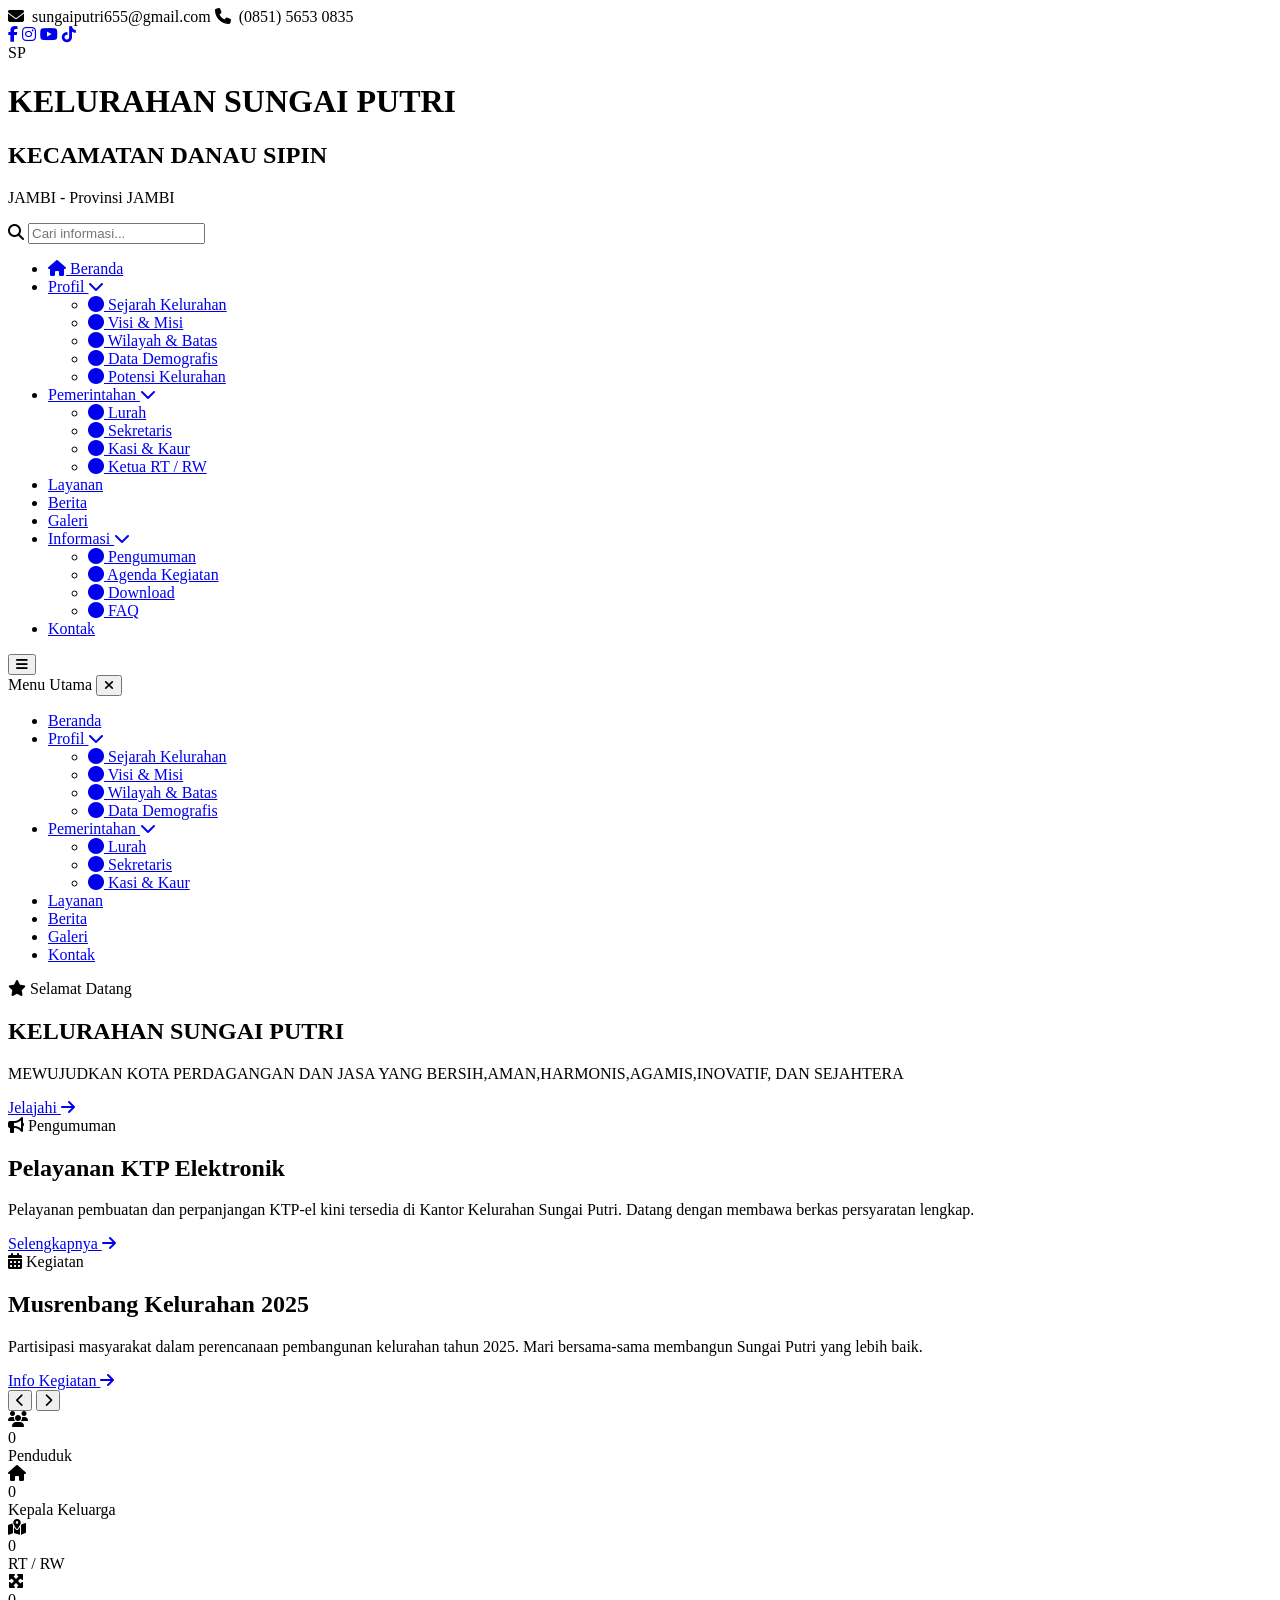
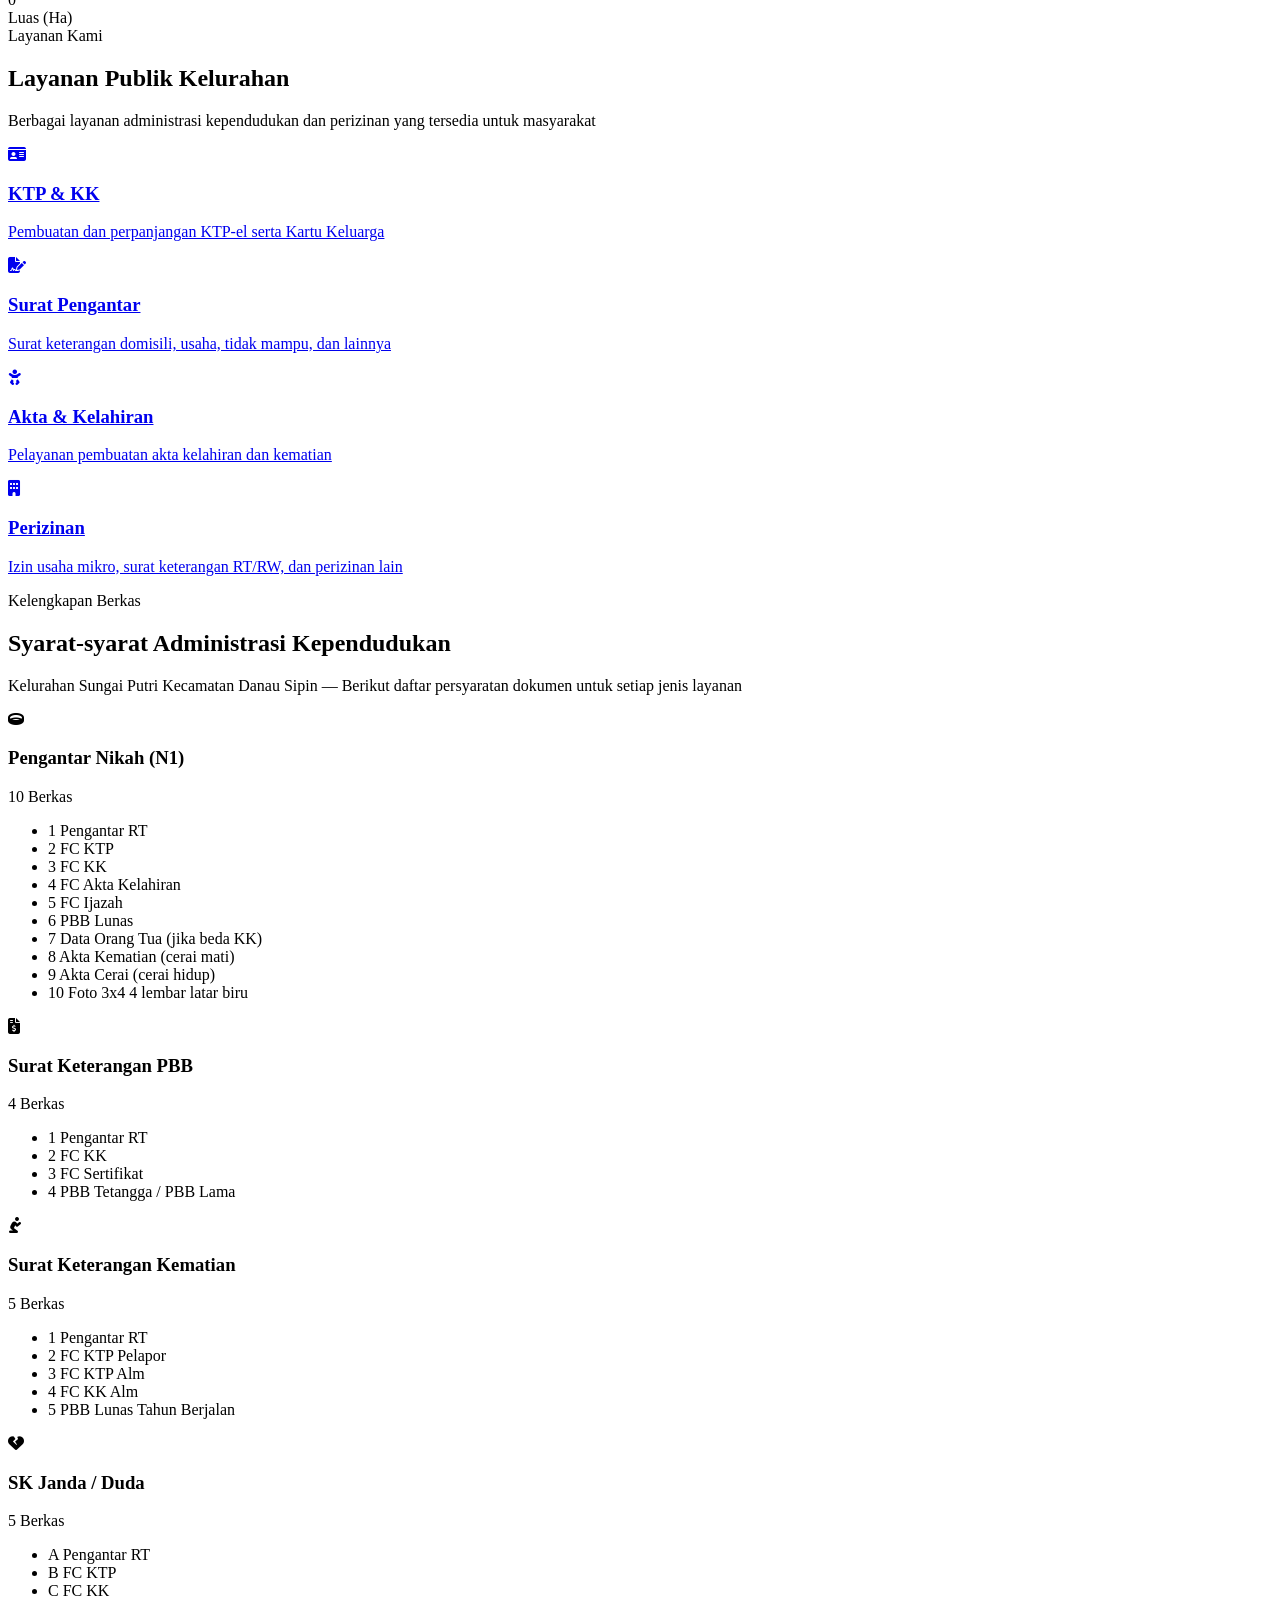
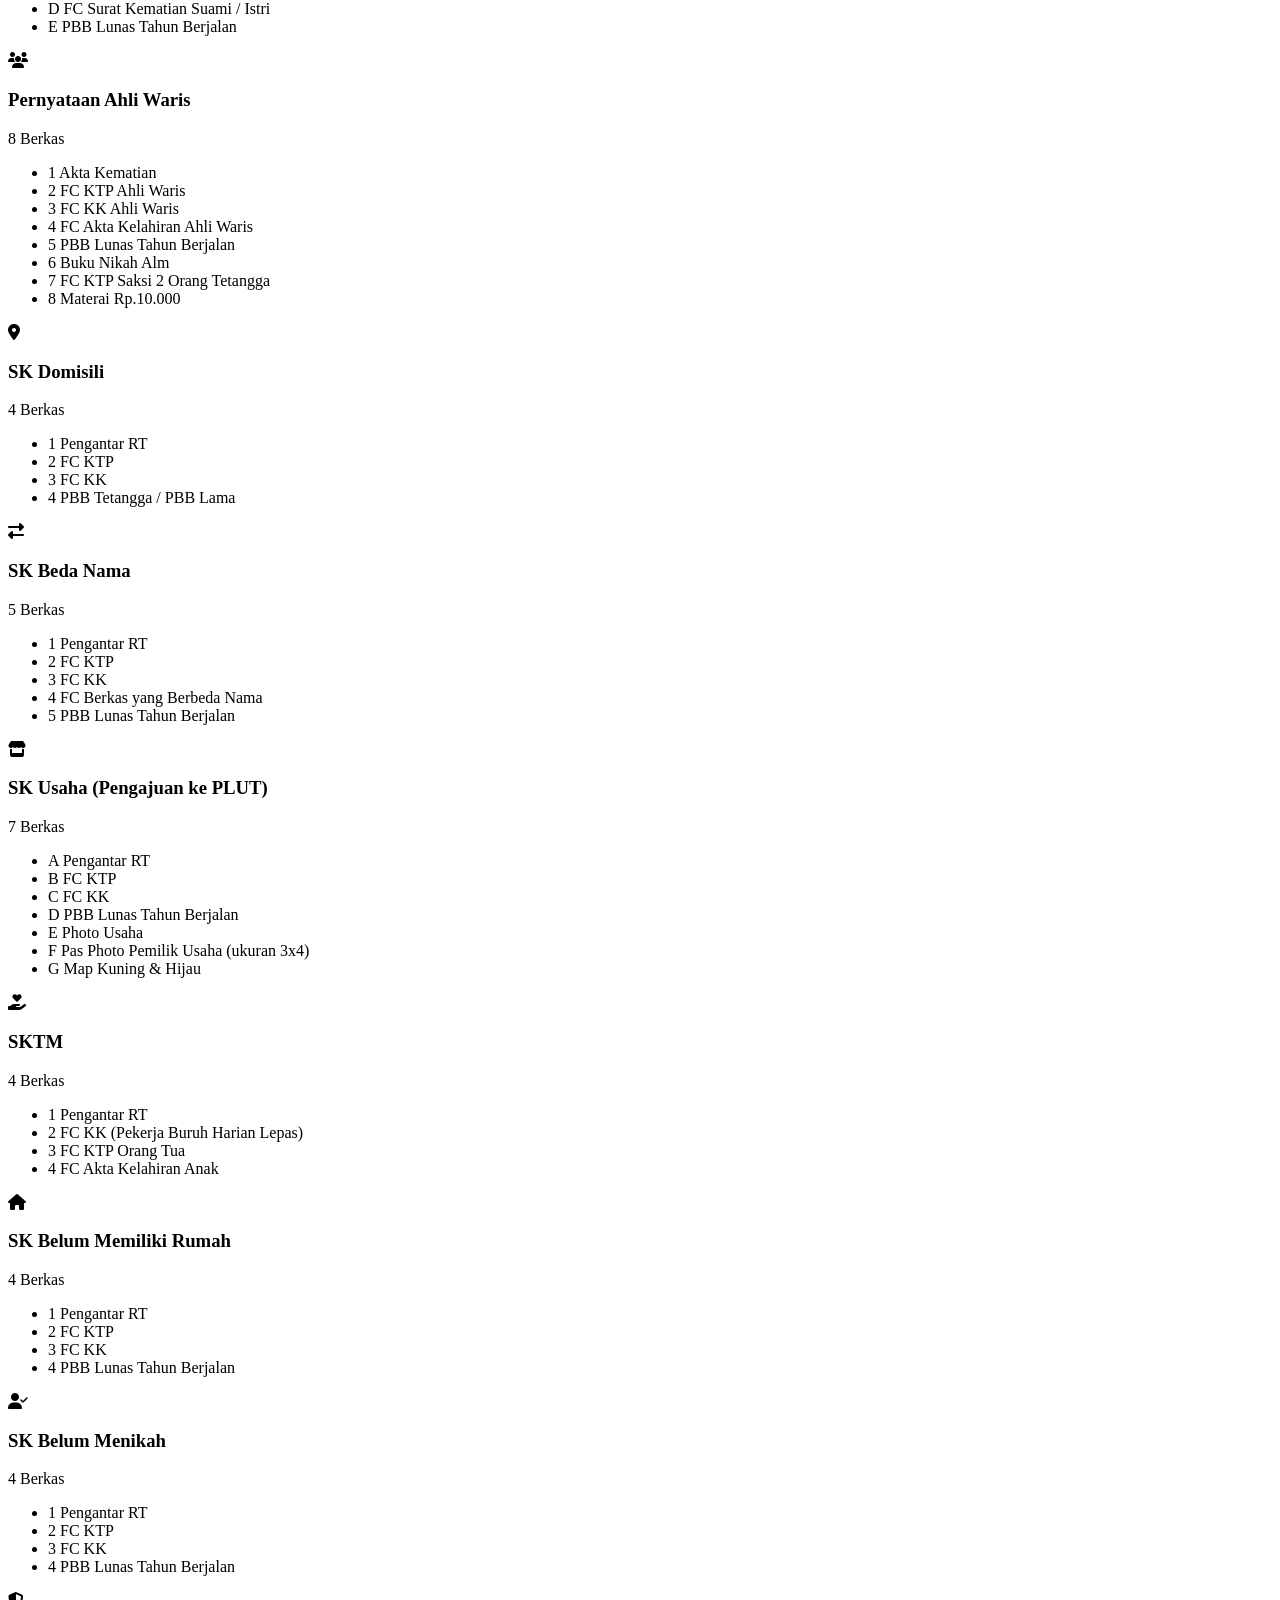
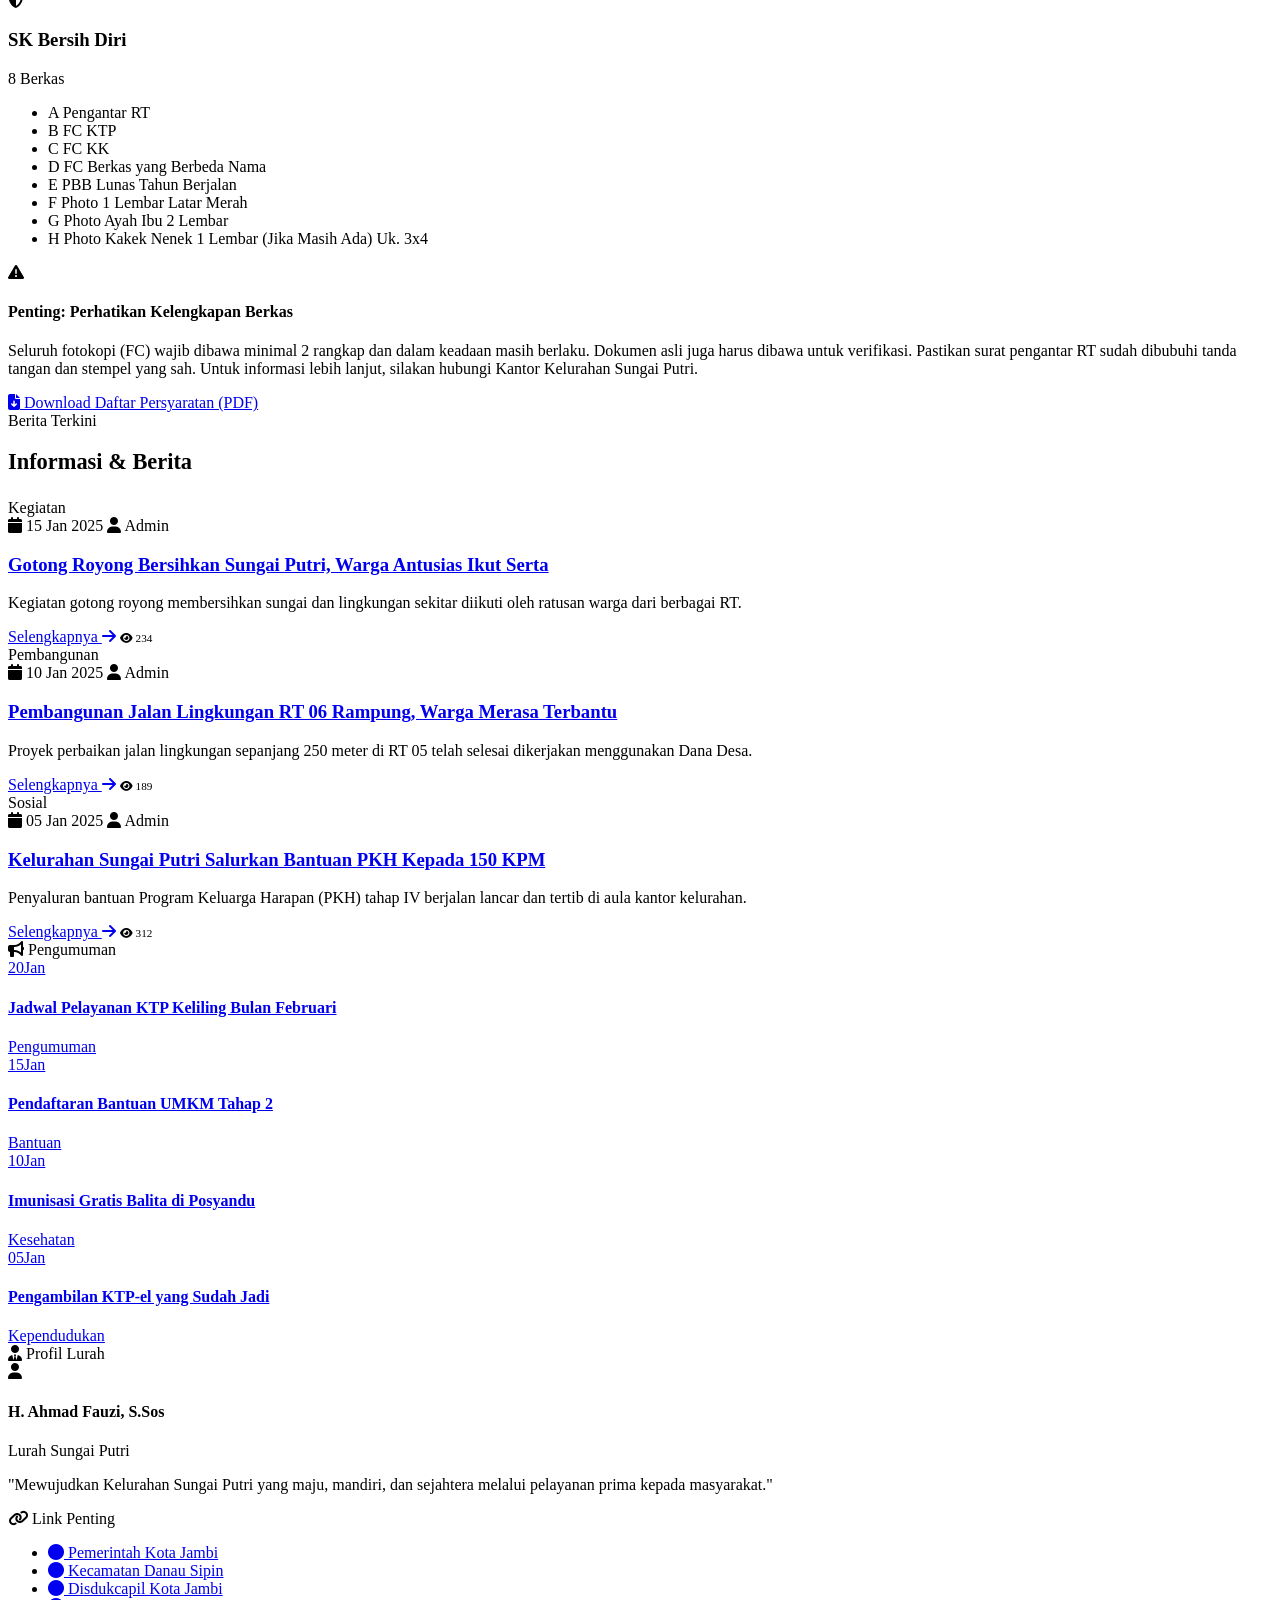
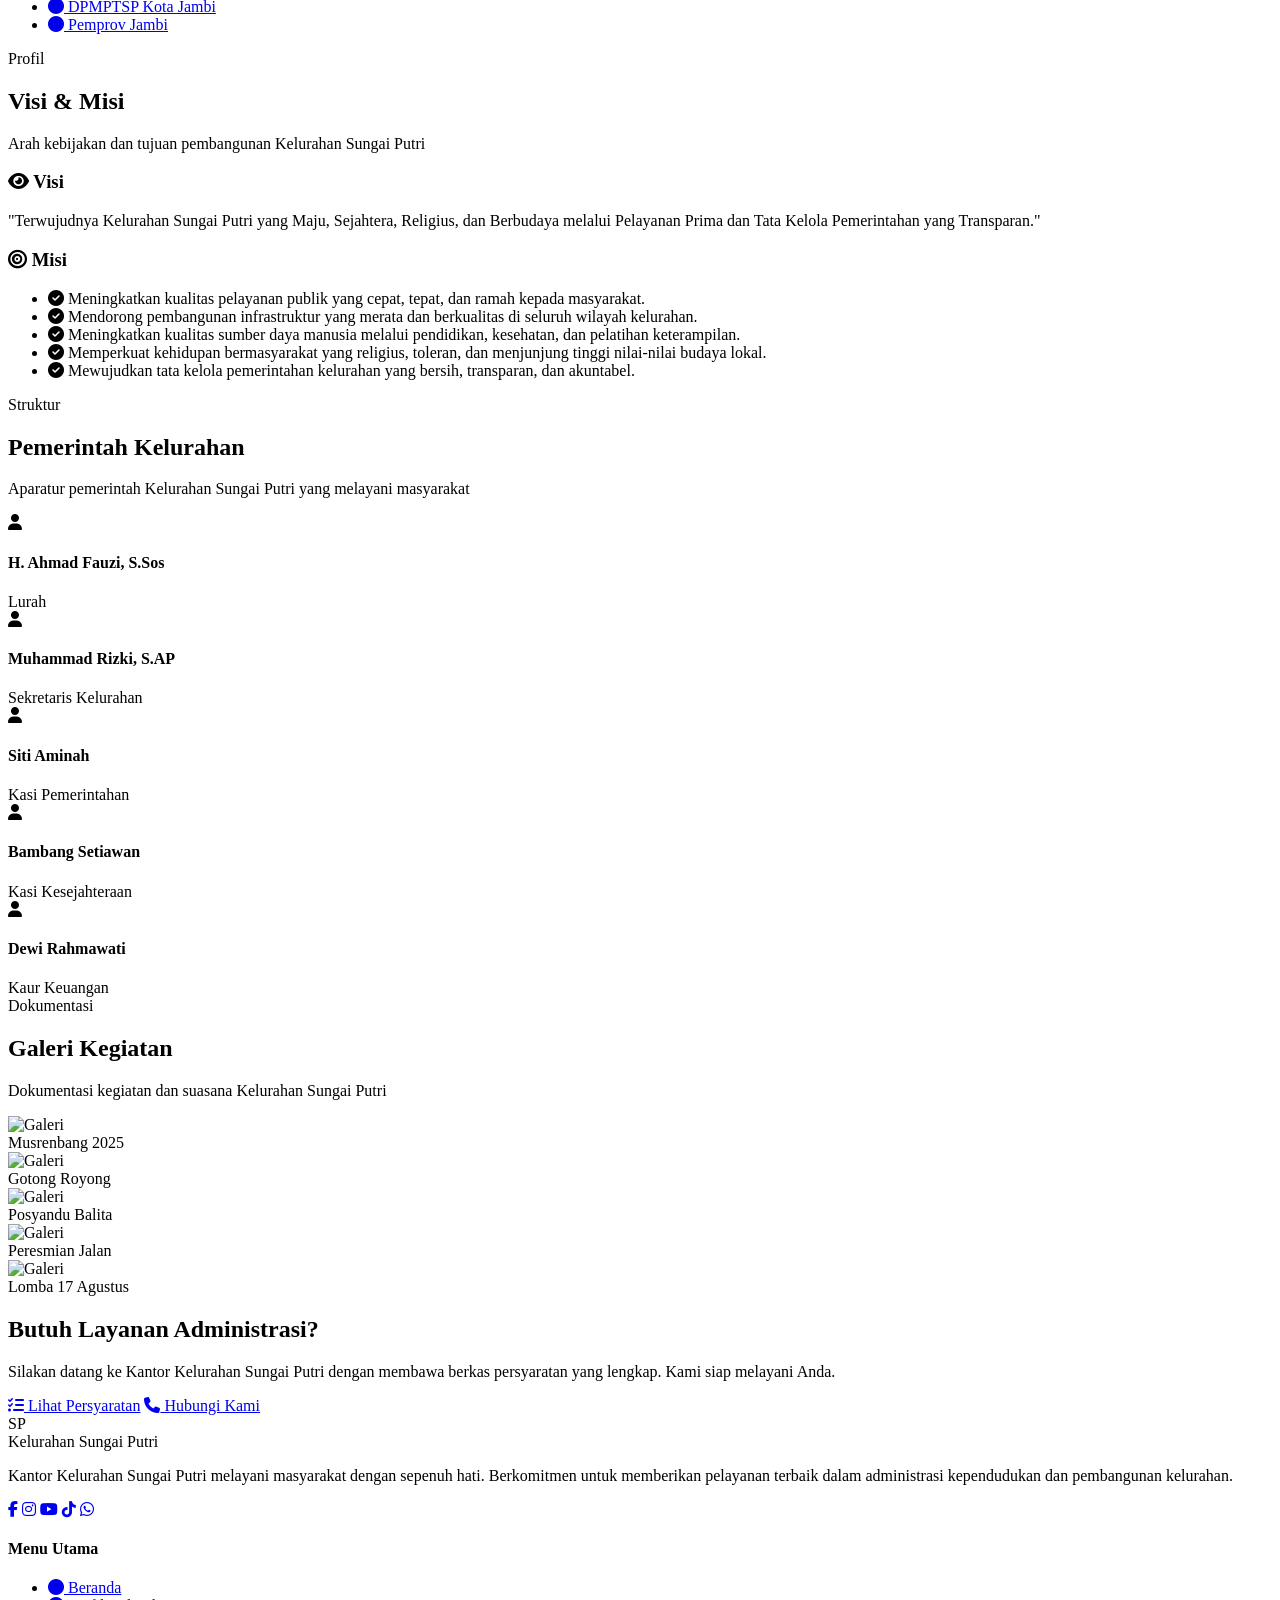
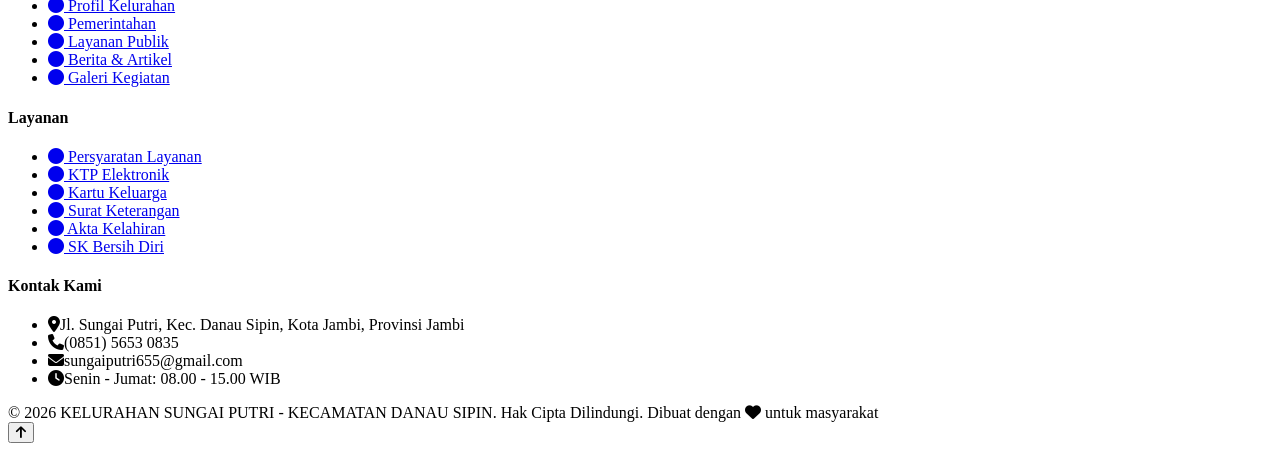
==== commit 0804e6ba: "sqsqs" ====
--- a/index.html
+++ b/index.html
@@ -522,7 +522,7 @@
                                 <span><i class="fas fa-calendar"></i> 10 Jan 2025</span>
                                 <span><i class="fas fa-user"></i> Admin</span>
                             </div>
-                            <h3><a href="#">Pembangunan Jalan Lingkungan RT 05 Rampung, Warga Merasa Terbantu</a></h3>
+                            <h3><a href="#">Pembangunan Jalan Lingkungan RT 06 Rampung, Warga Merasa Terbantu</a></h3>
                             <p>Proyek perbaikan jalan lingkungan sepanjang 250 meter di RT 05 telah selesai dikerjakan menggunakan Dana Desa.</p>
                         </div>
                         <div class="berita-footer">
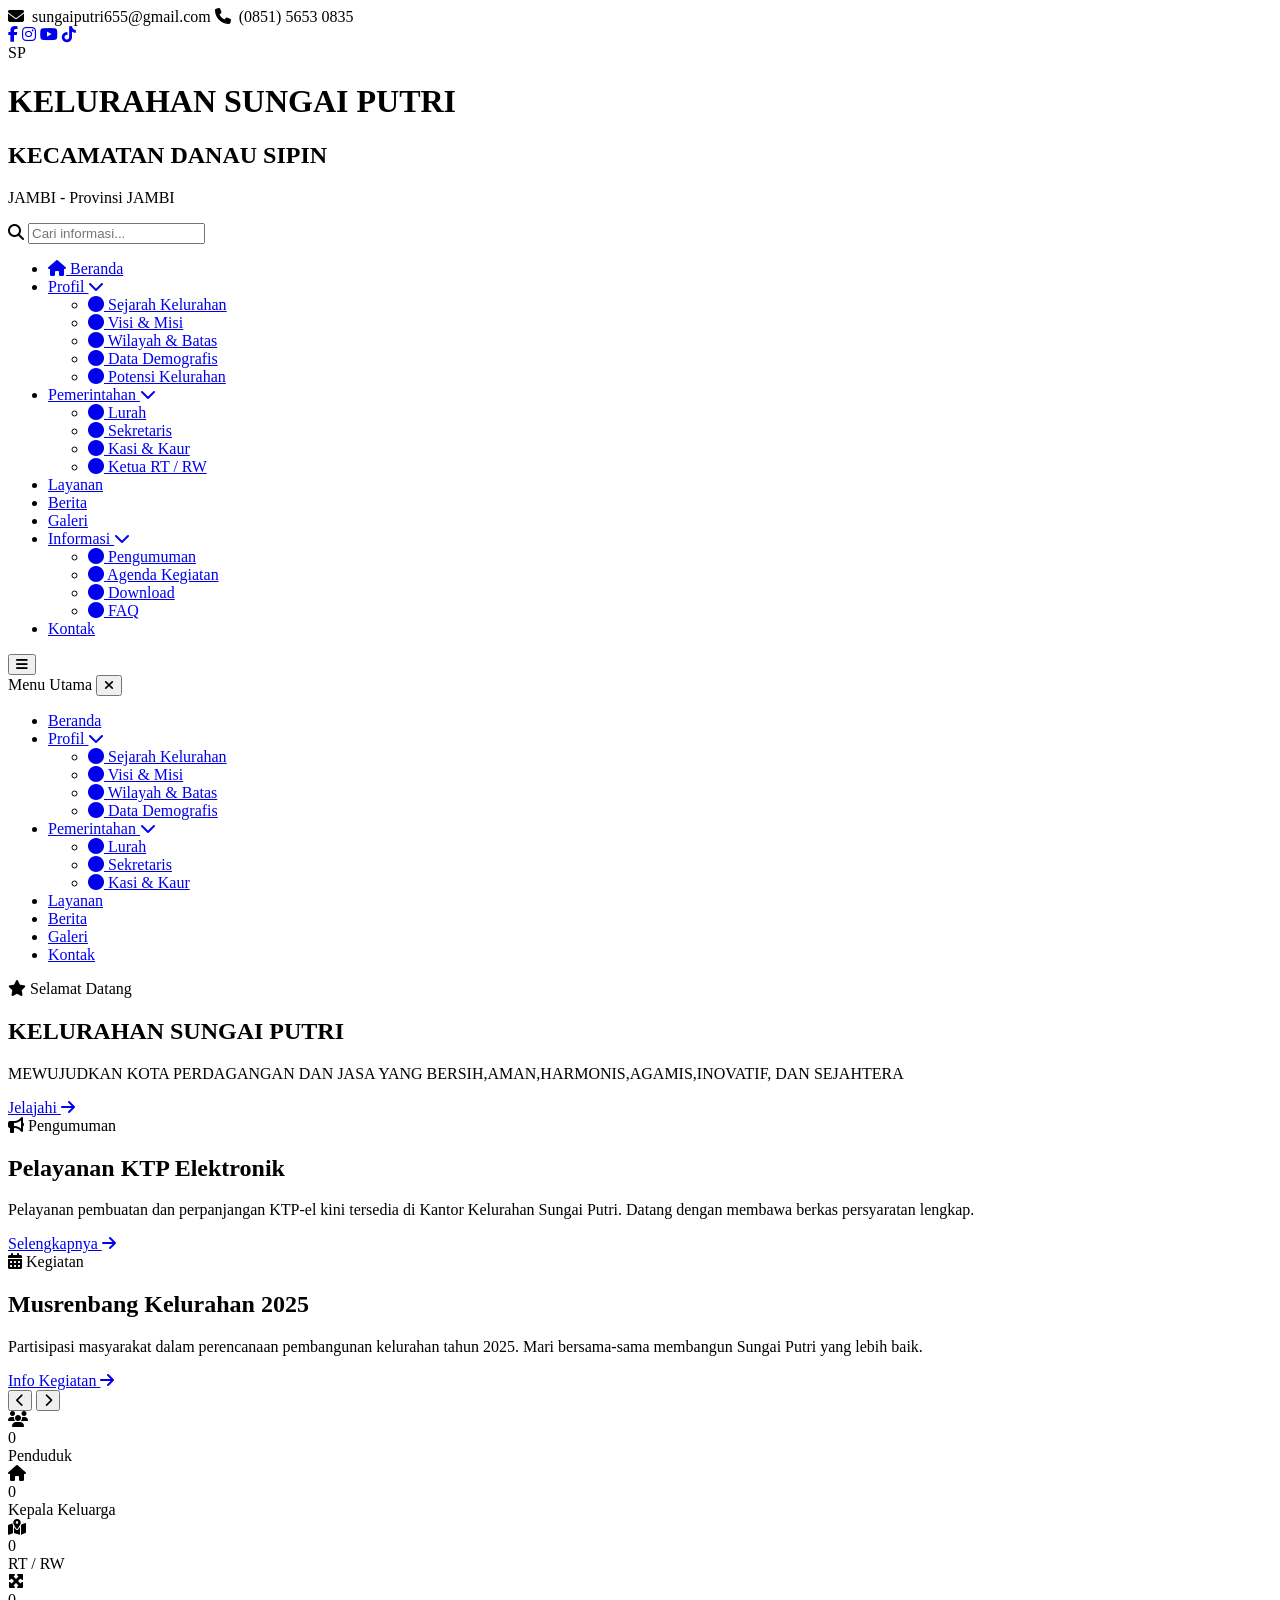
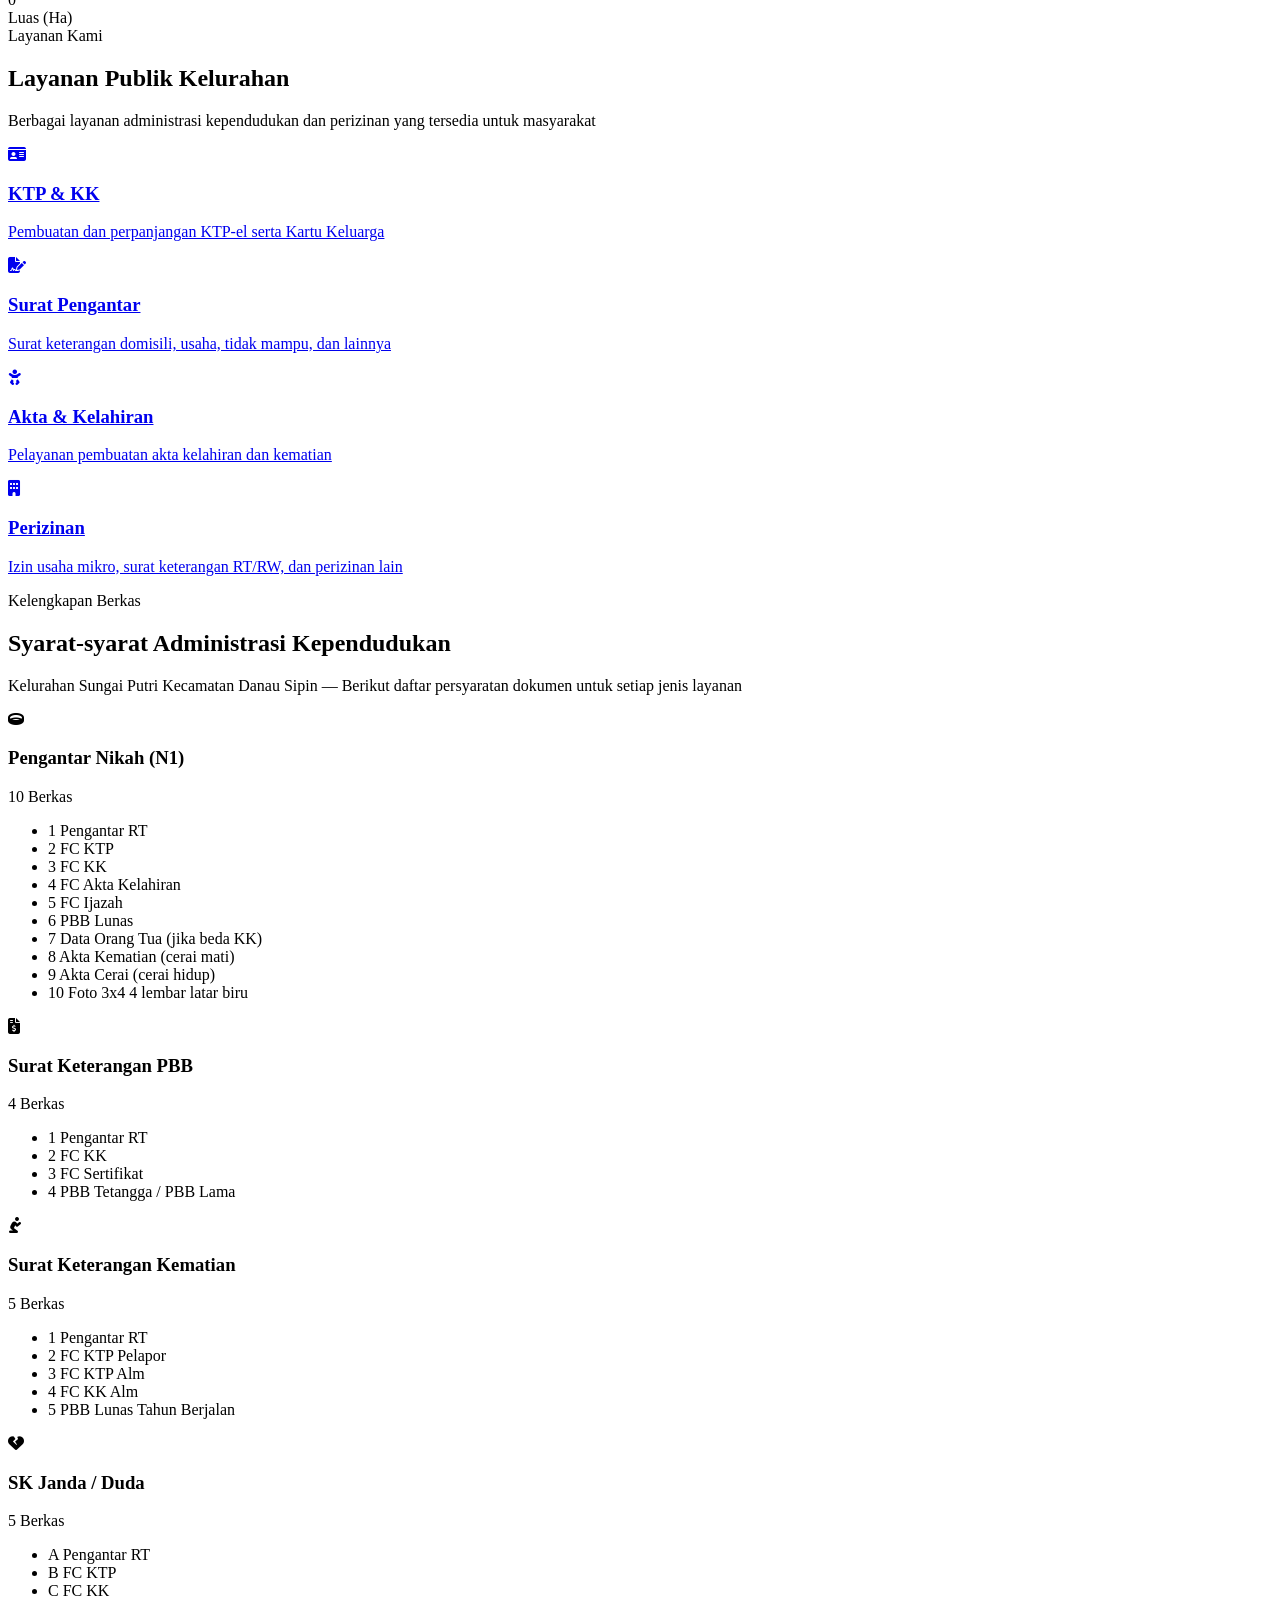
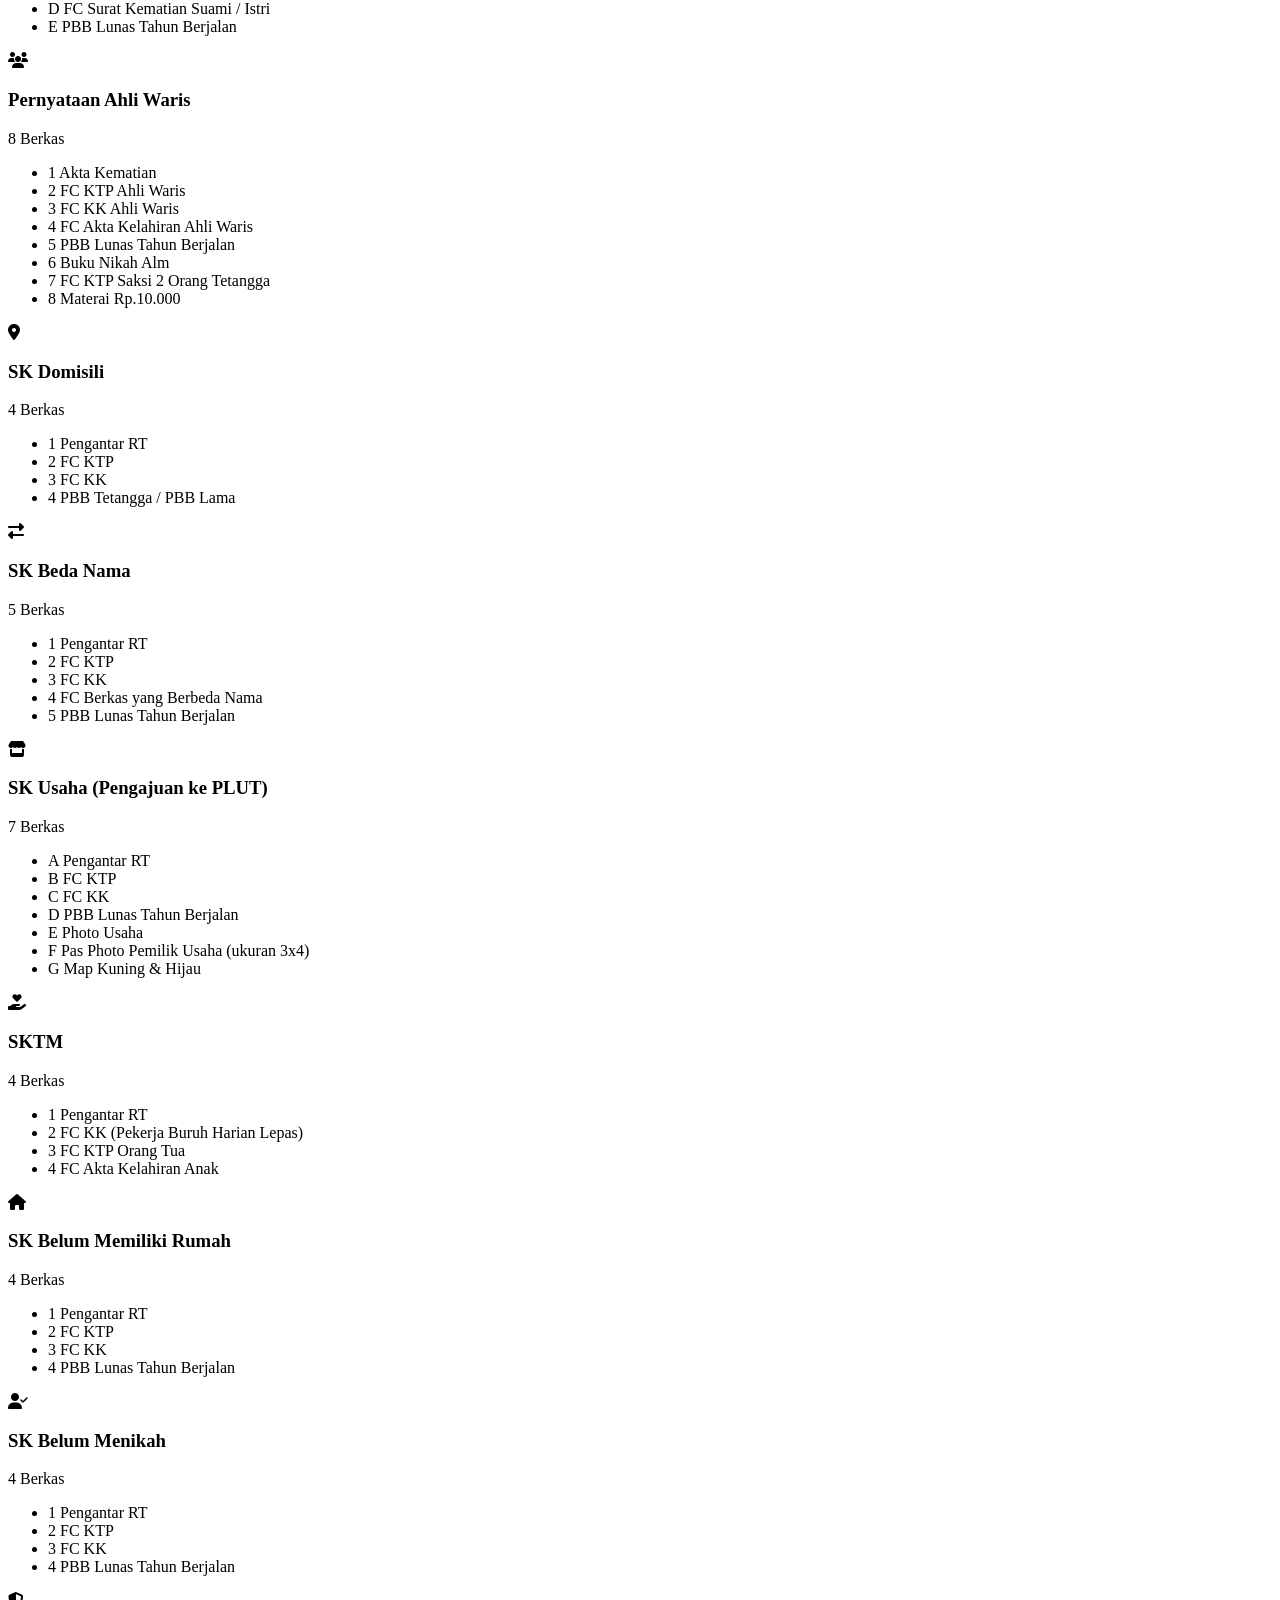
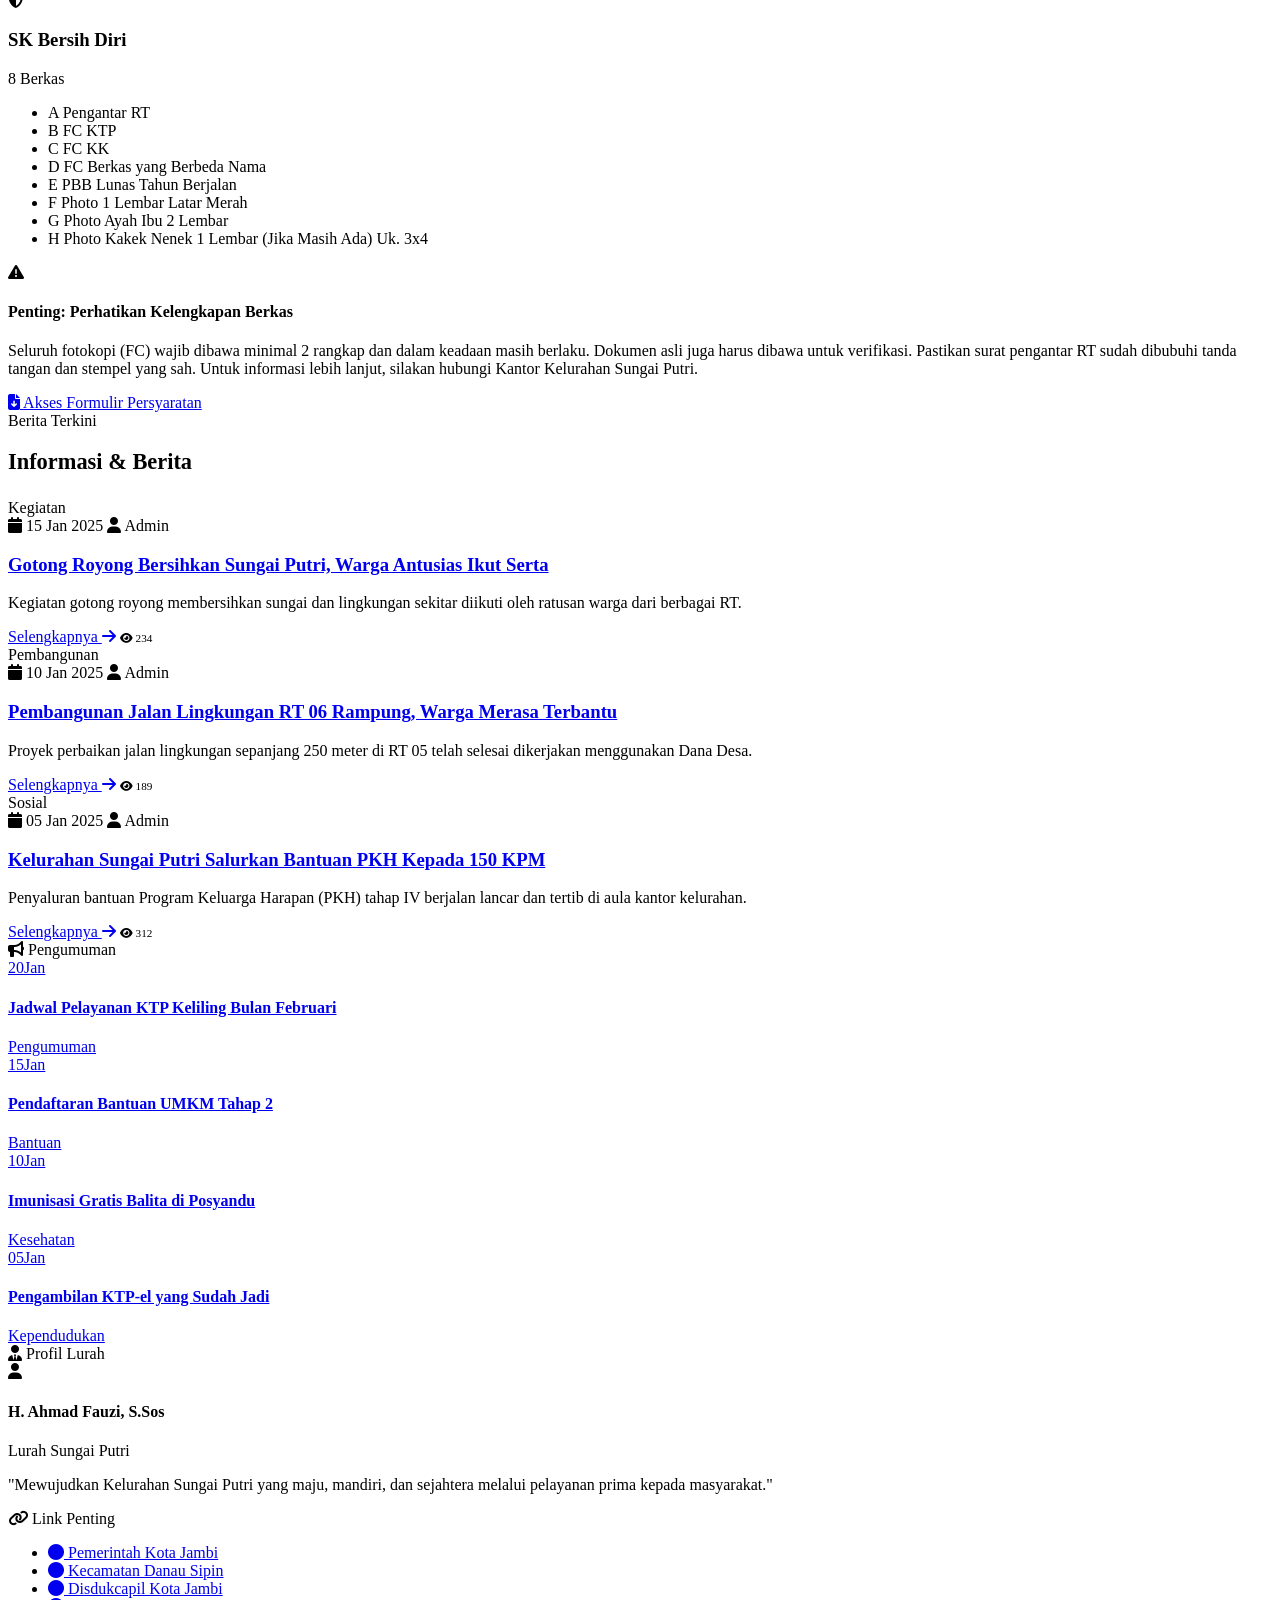
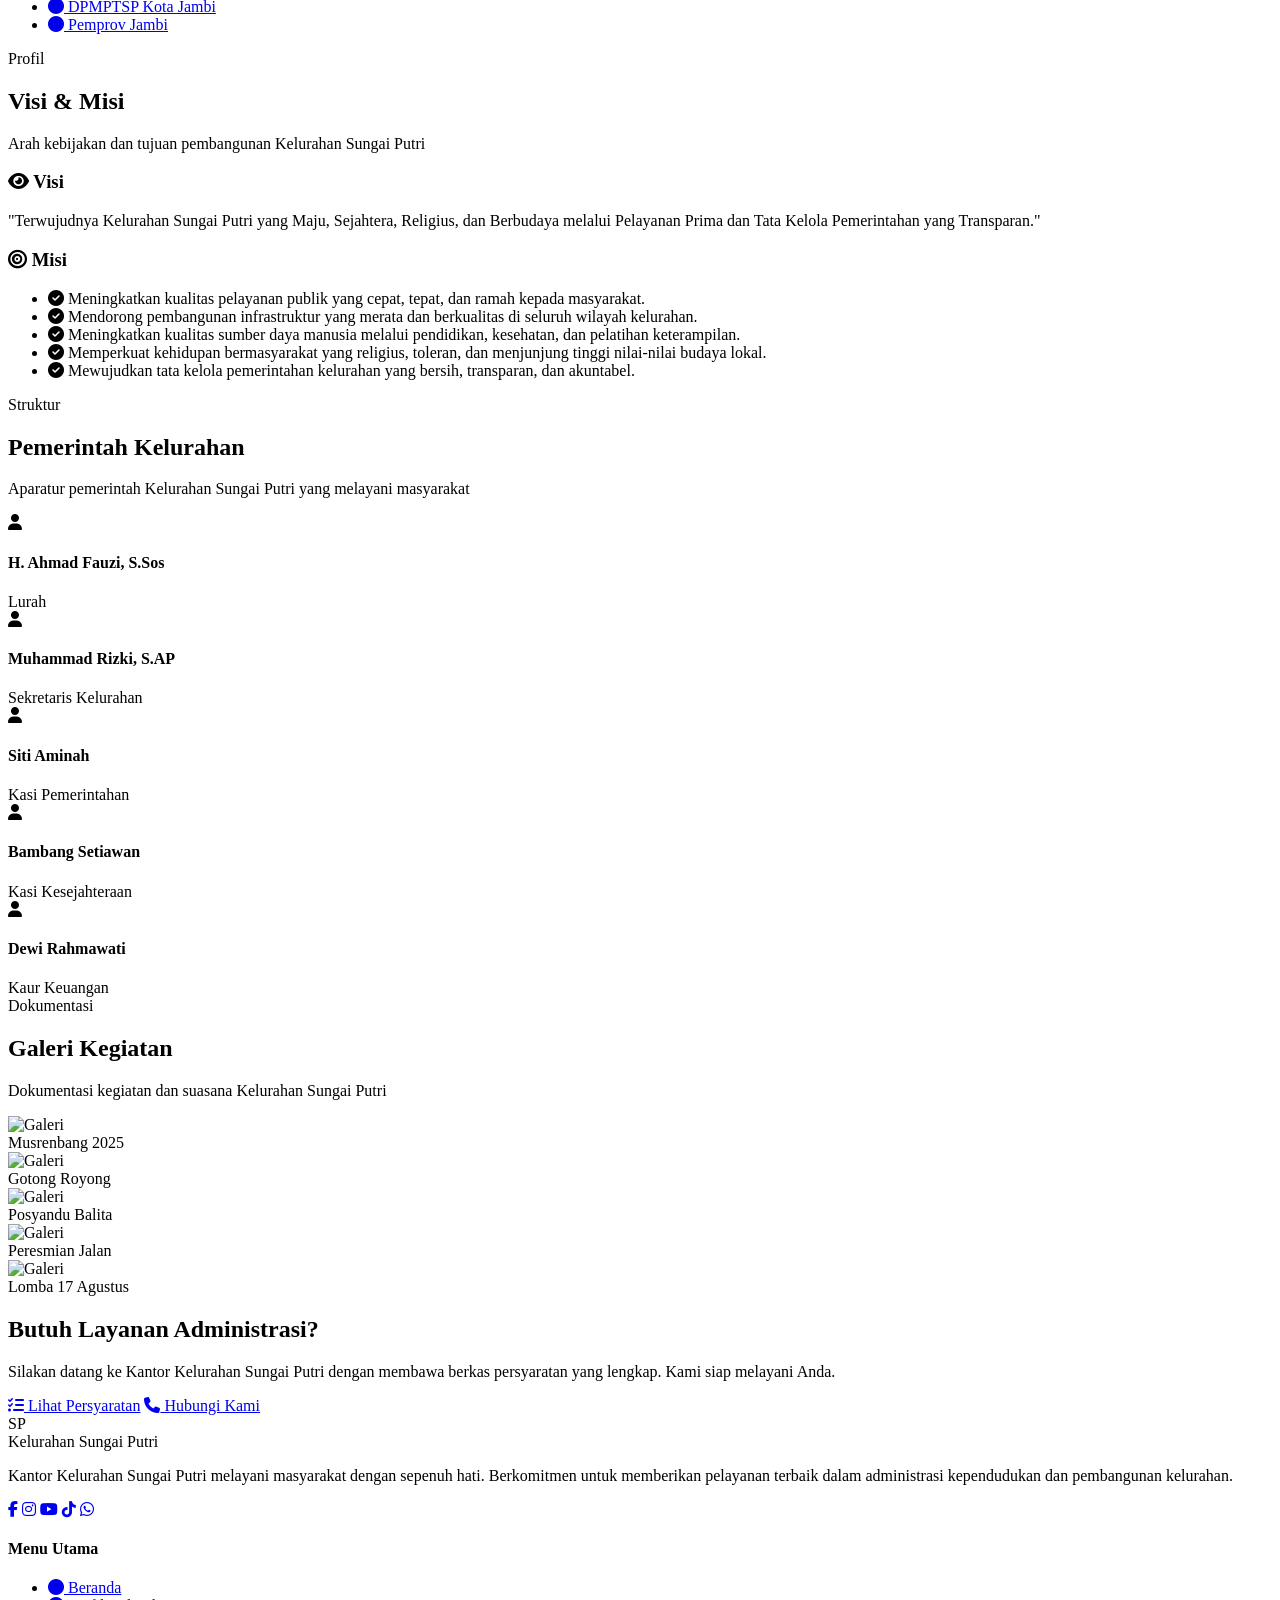
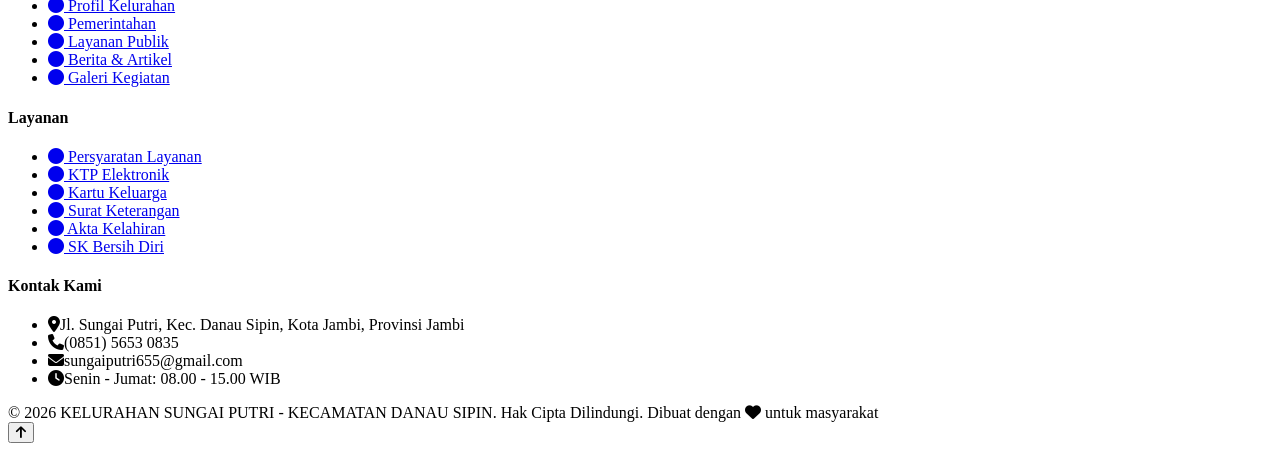
==== commit 27469172: "aaa" ====
--- a/index.html
+++ b/index.html
@@ -477,8 +477,8 @@
 
         <!-- Download Button -->
         <div class="syarat-download fade-up">
-            <a href="#" class="btn-download">
-                <i class="fas fa-file-download"></i> Download Daftar Persyaratan (PDF)
+            <a href="https://docs.google.com/forms/d/1f6athOFvbD_qyYCCCb0rF6e6QhQiUQrRjrJR_dWs7ko" class="btn-download" target="_blank">
+                <i class="fas fa-file-download"></i> Akses Formulir Persyaratan
             </a>
         </div>
     </div>
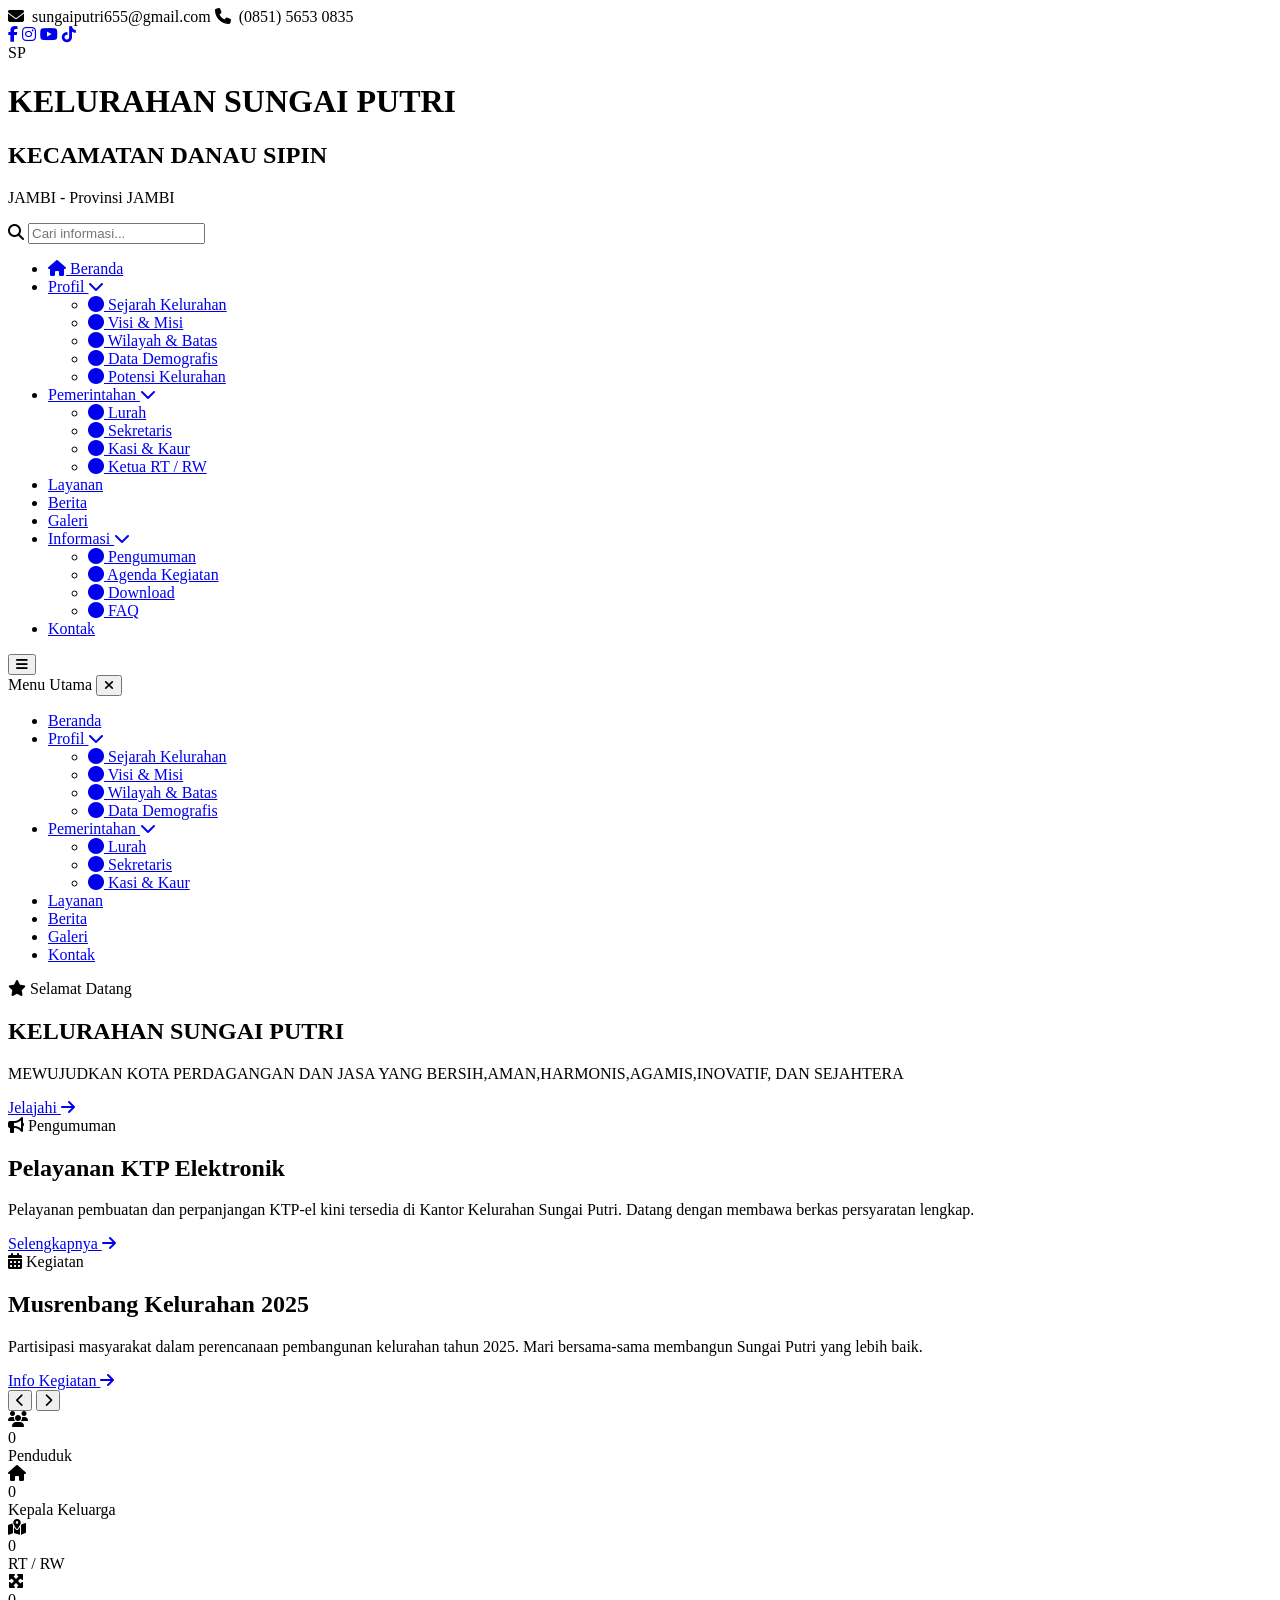
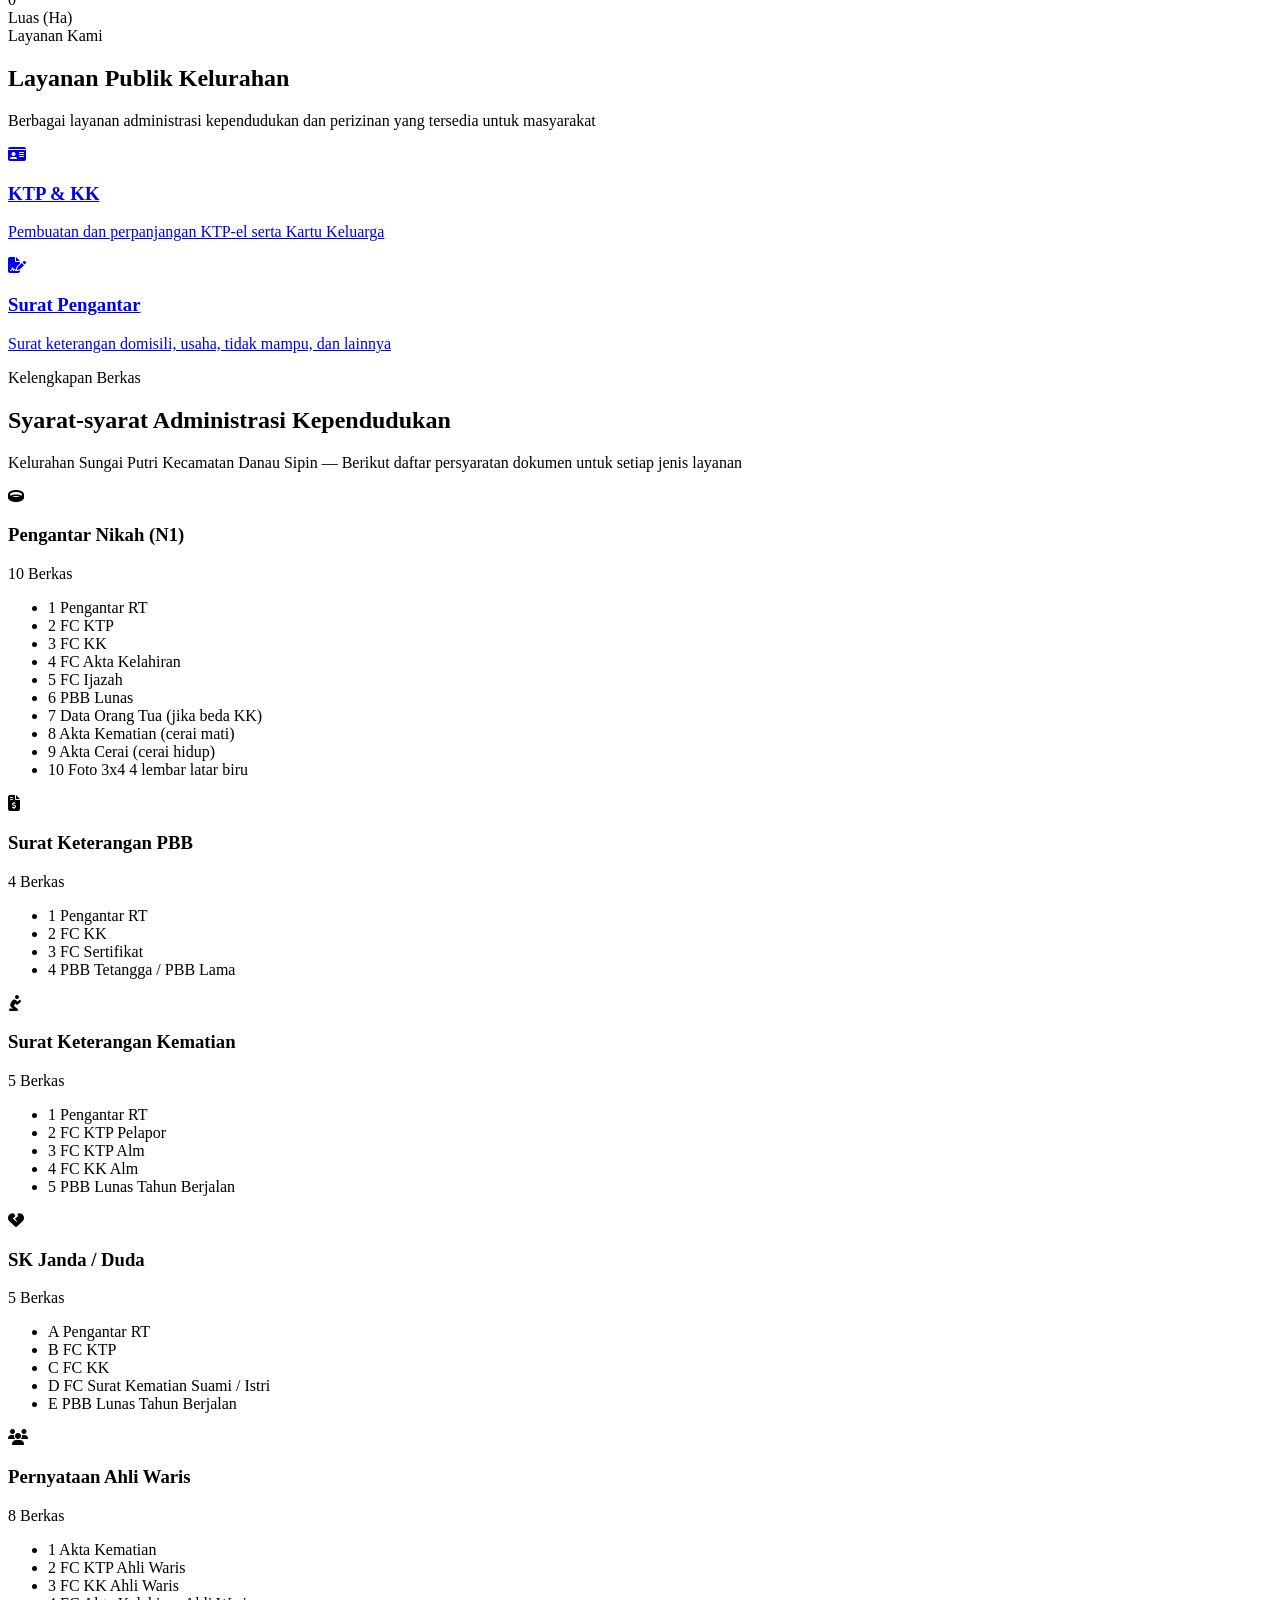
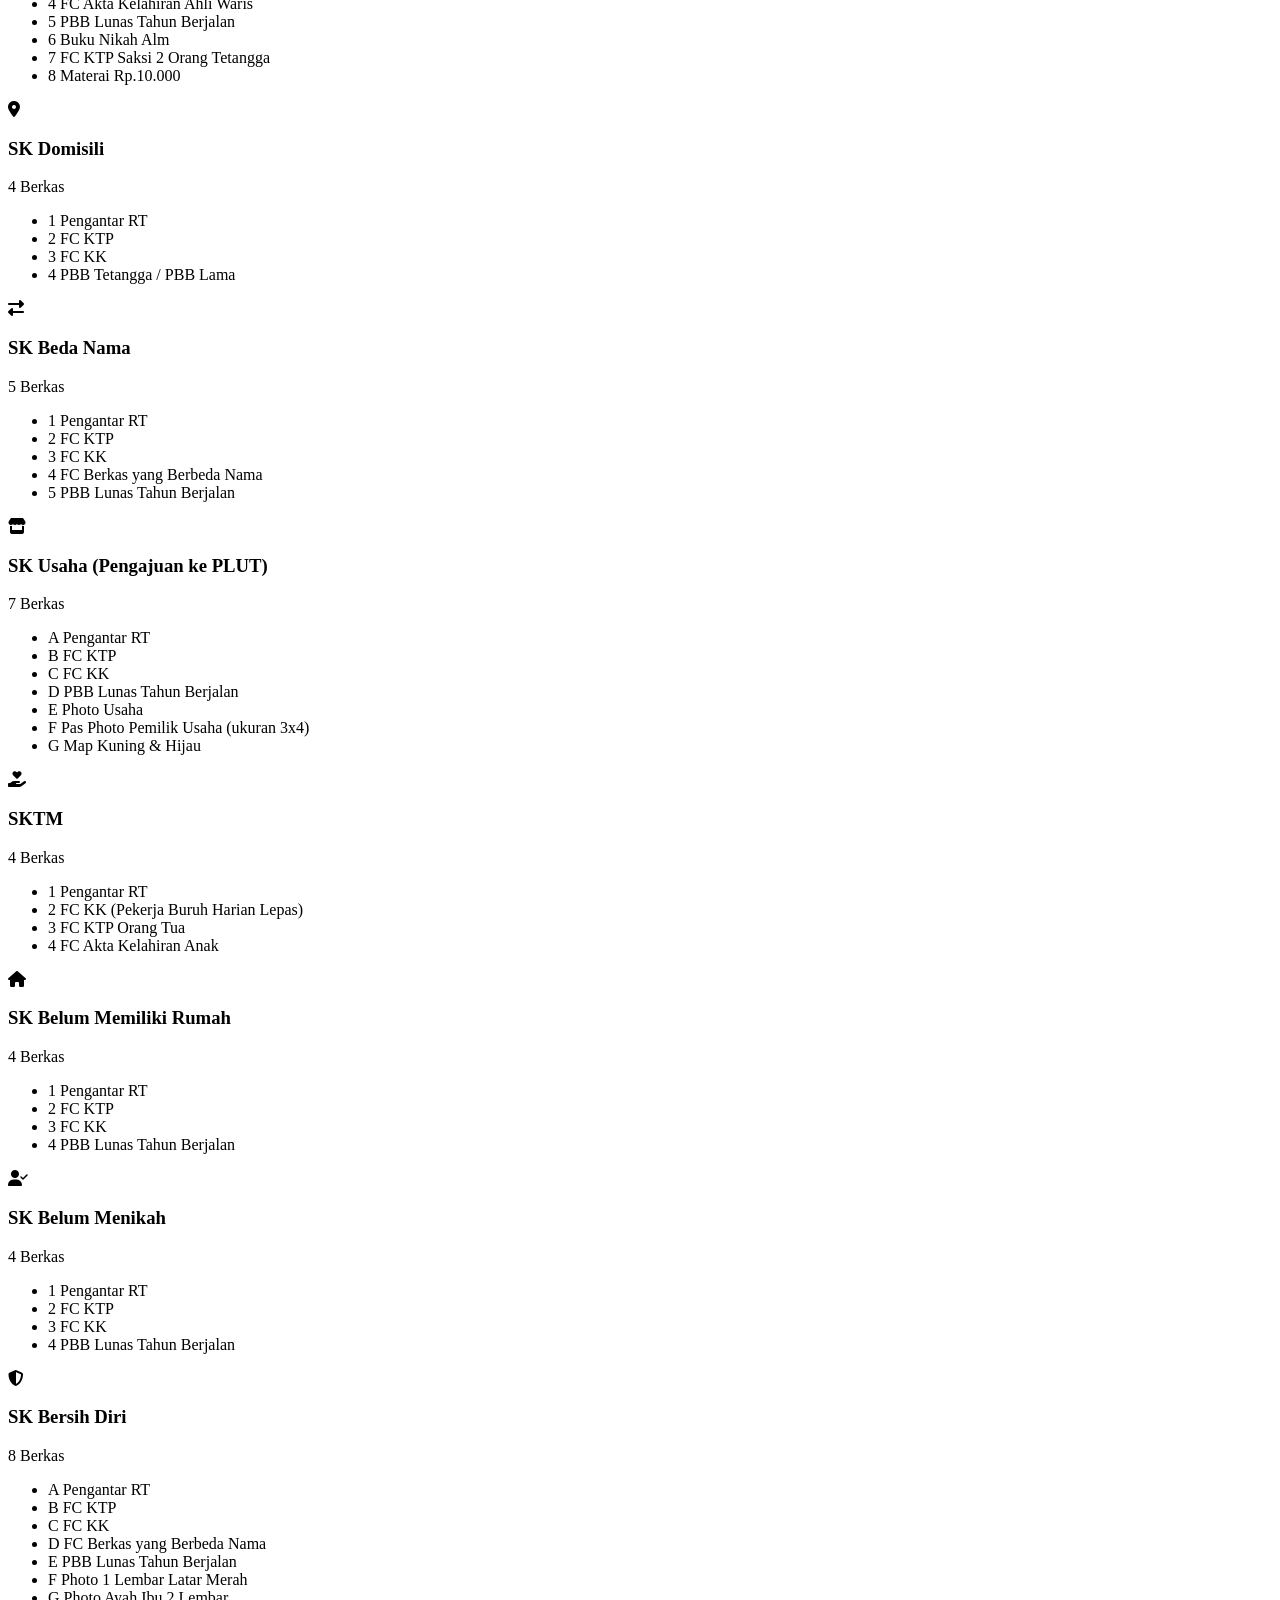
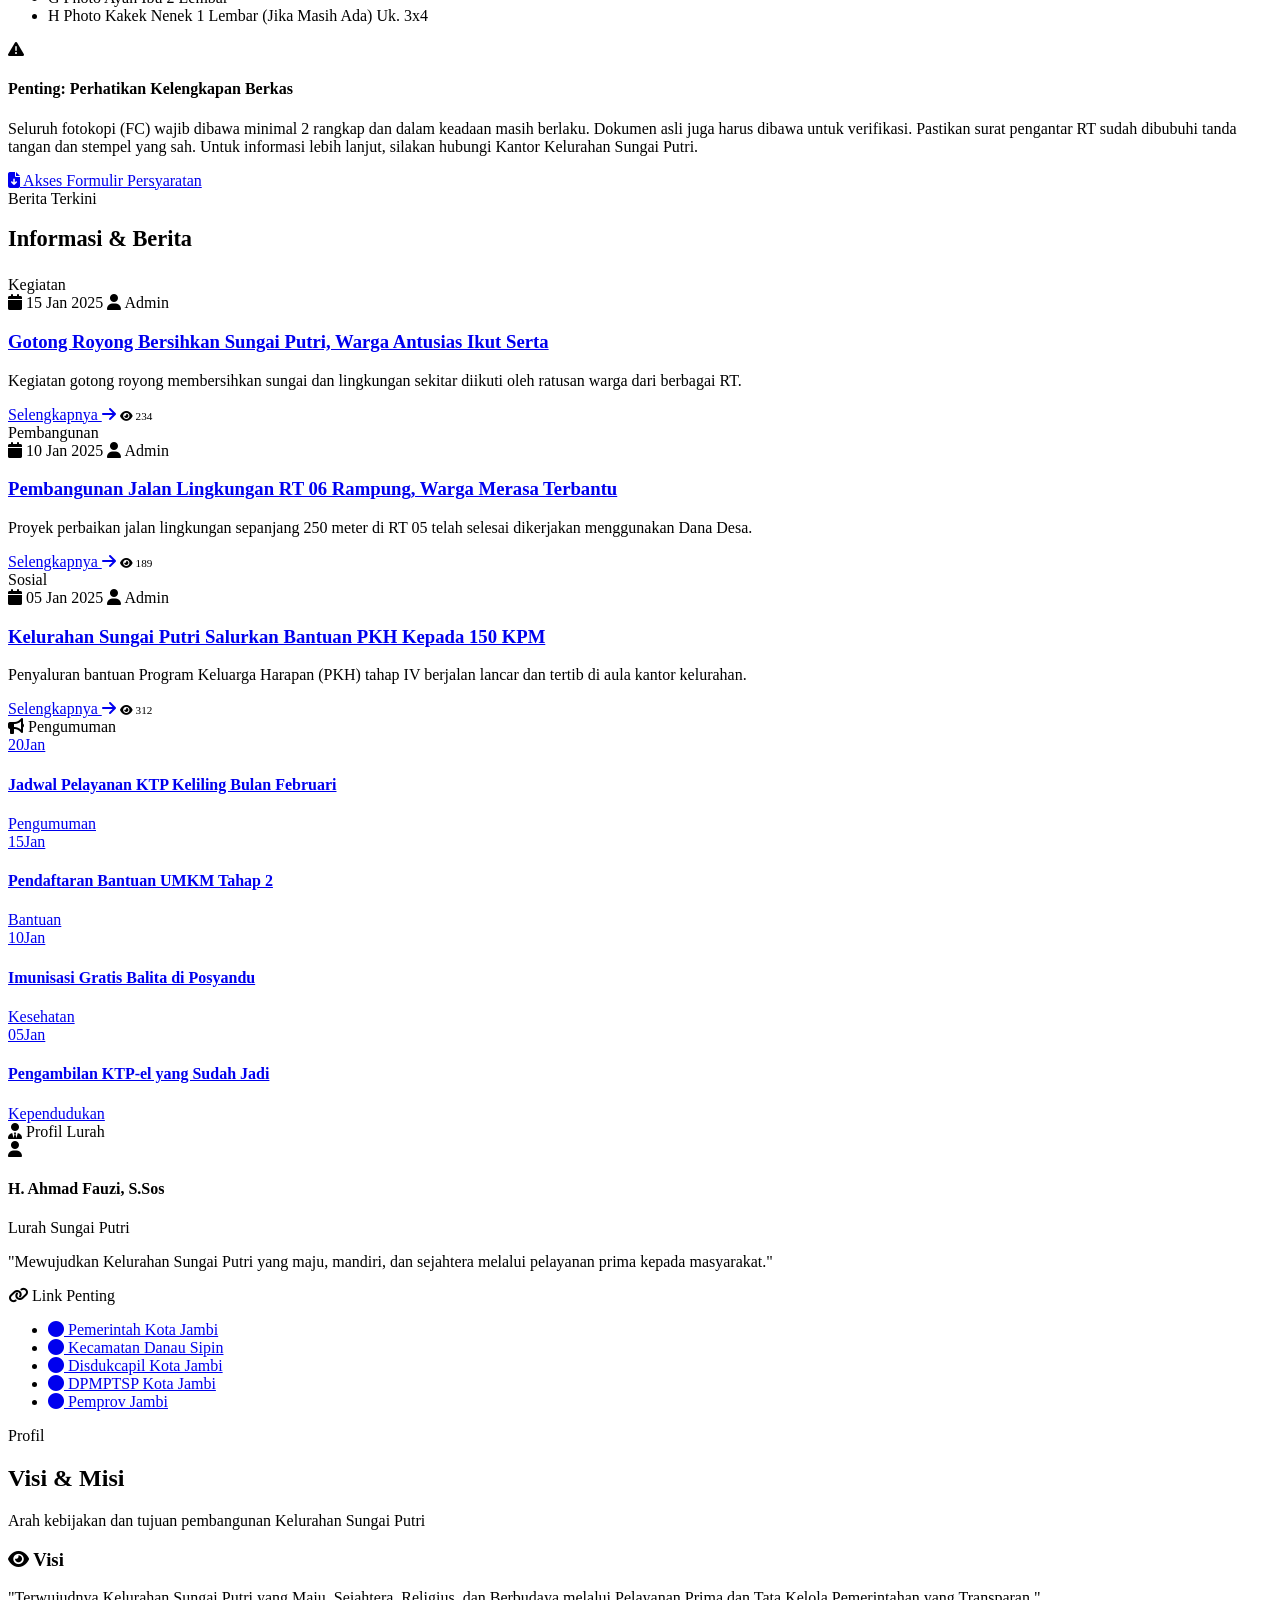
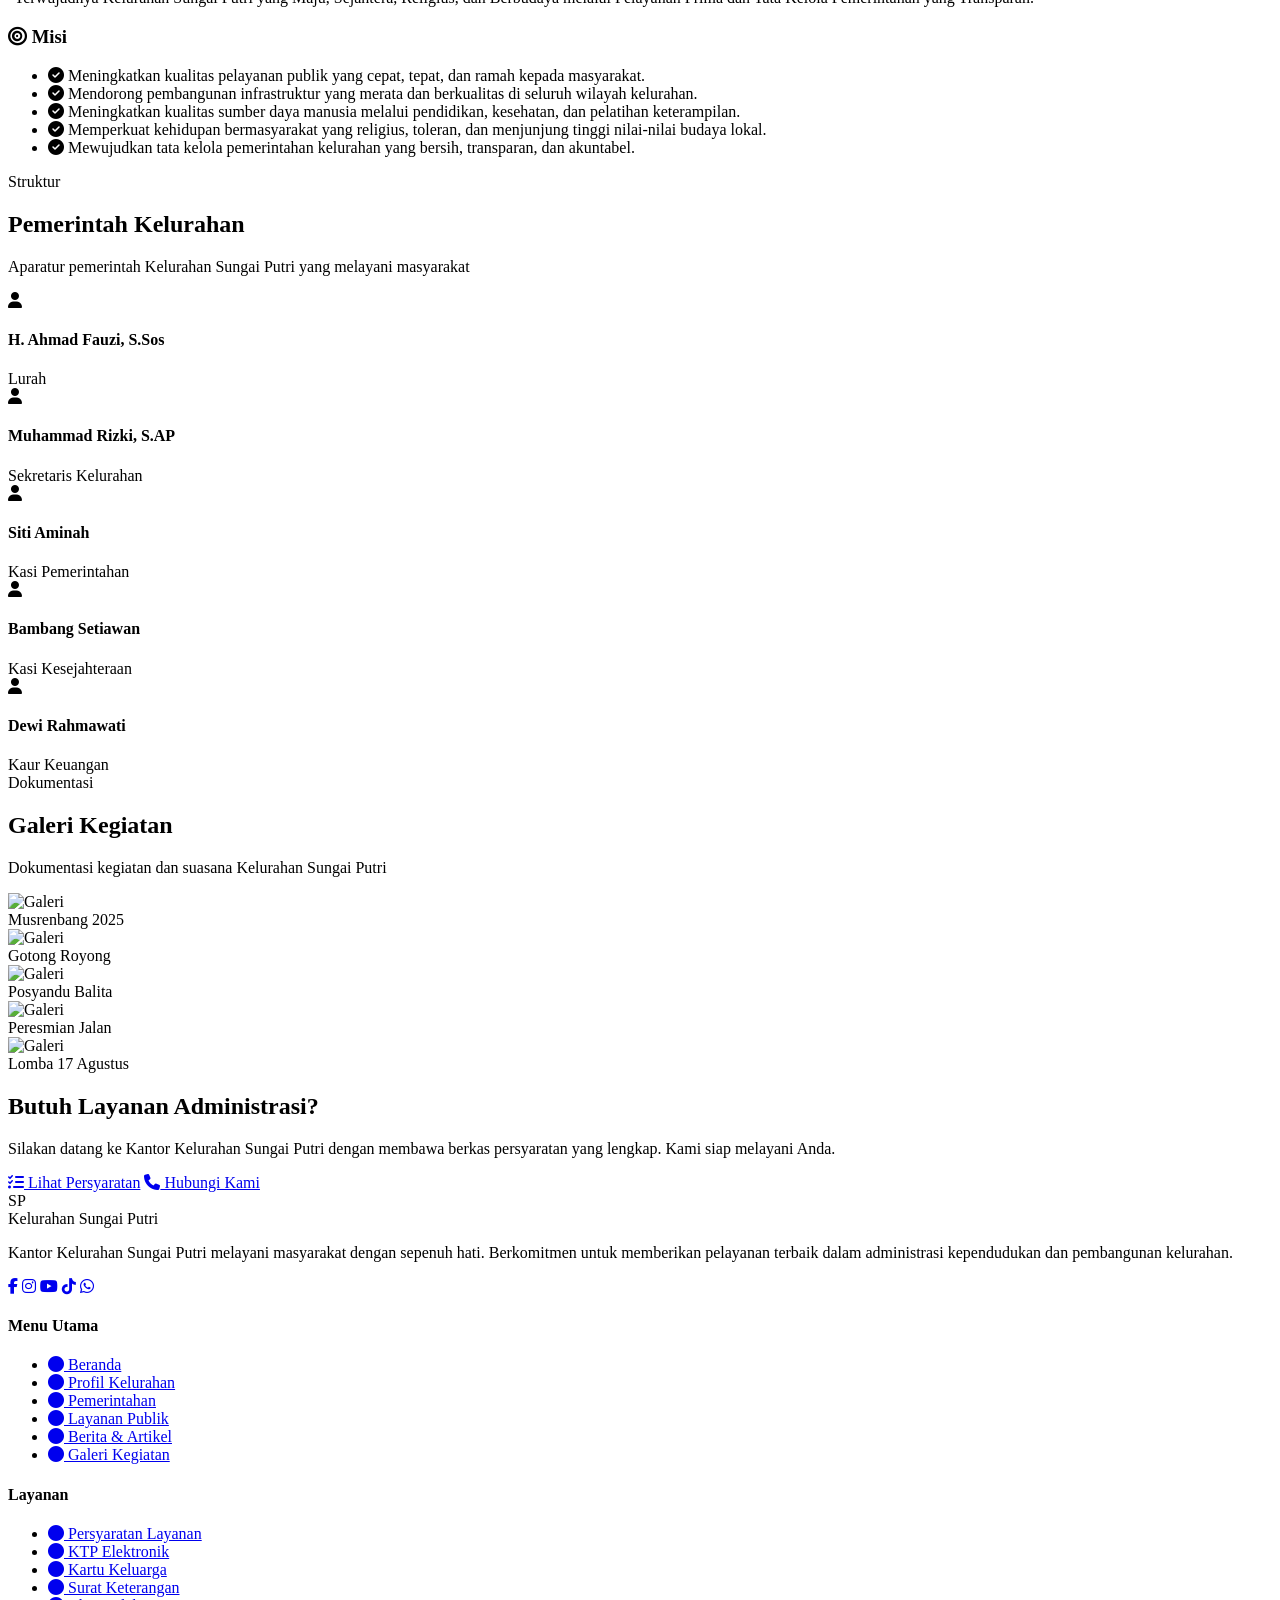
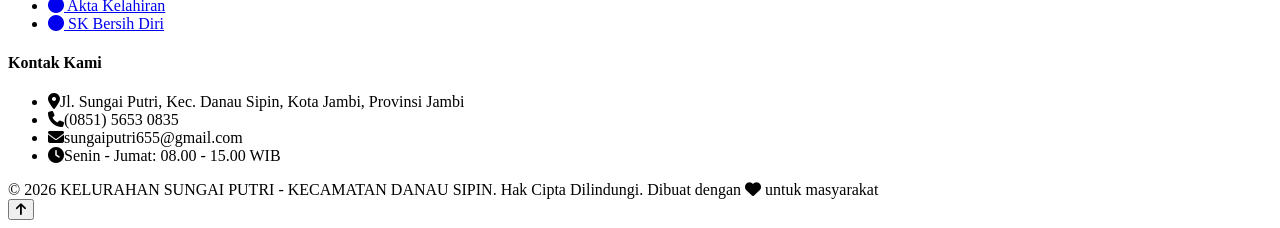
==== commit 709461ae: "ddd45" ====
--- a/index.html
+++ b/index.html
@@ -212,16 +212,6 @@
                 <div class="layanan-icon l2"><i class="fas fa-file-signature"></i></div>
                 <h3>Surat Pengantar</h3>
                 <p>Surat keterangan domisili, usaha, tidak mampu, dan lainnya</p>
-            </a>
-            <a href="#" class="layanan-card fade-up d2">
-                <div class="layanan-icon l3"><i class="fas fa-baby"></i></div>
-                <h3>Akta & Kelahiran</h3>
-                <p>Pelayanan pembuatan akta kelahiran dan kematian</p>
-            </a>
-            <a href="#" class="layanan-card fade-up d3">
-                <div class="layanan-icon l4"><i class="fas fa-building"></i></div>
-                <h3>Perizinan</h3>
-                <p>Izin usaha mikro, surat keterangan RT/RW, dan perizinan lain</p>
             </a>
         </div>
     </div>
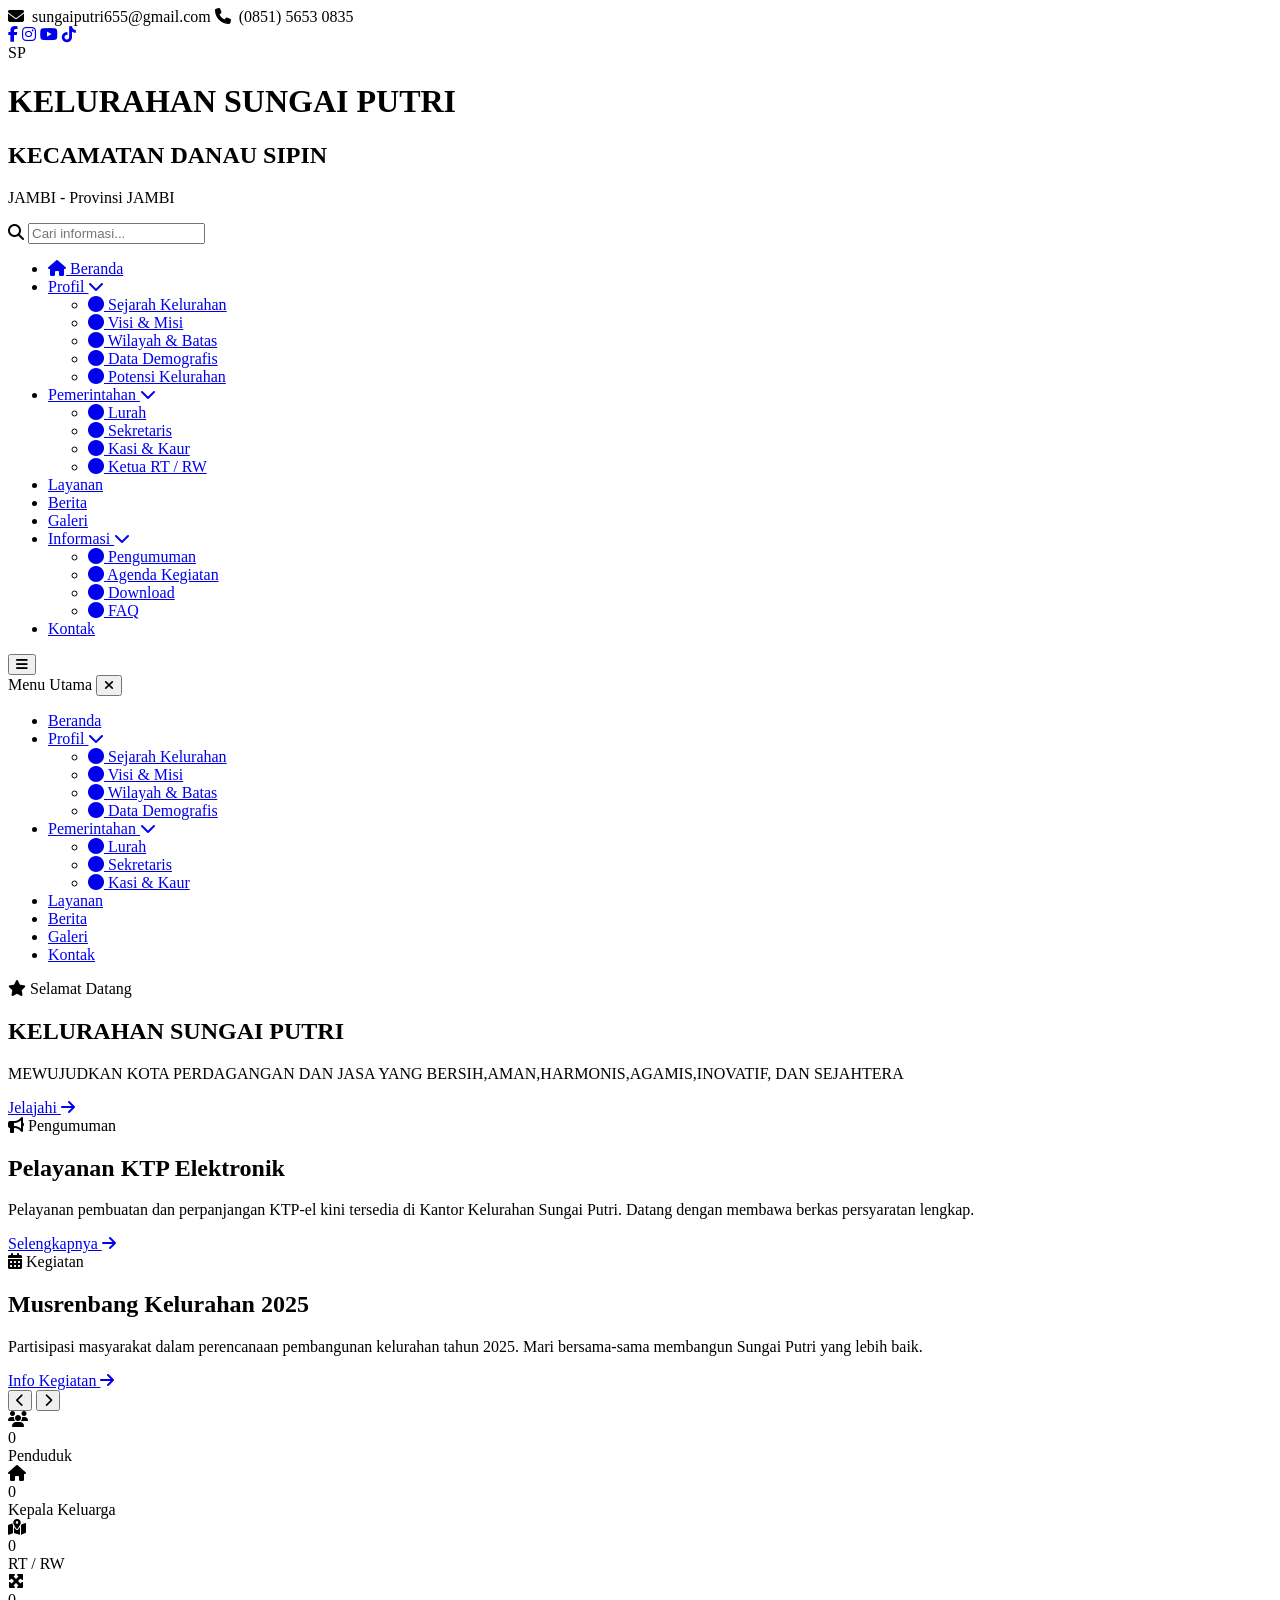
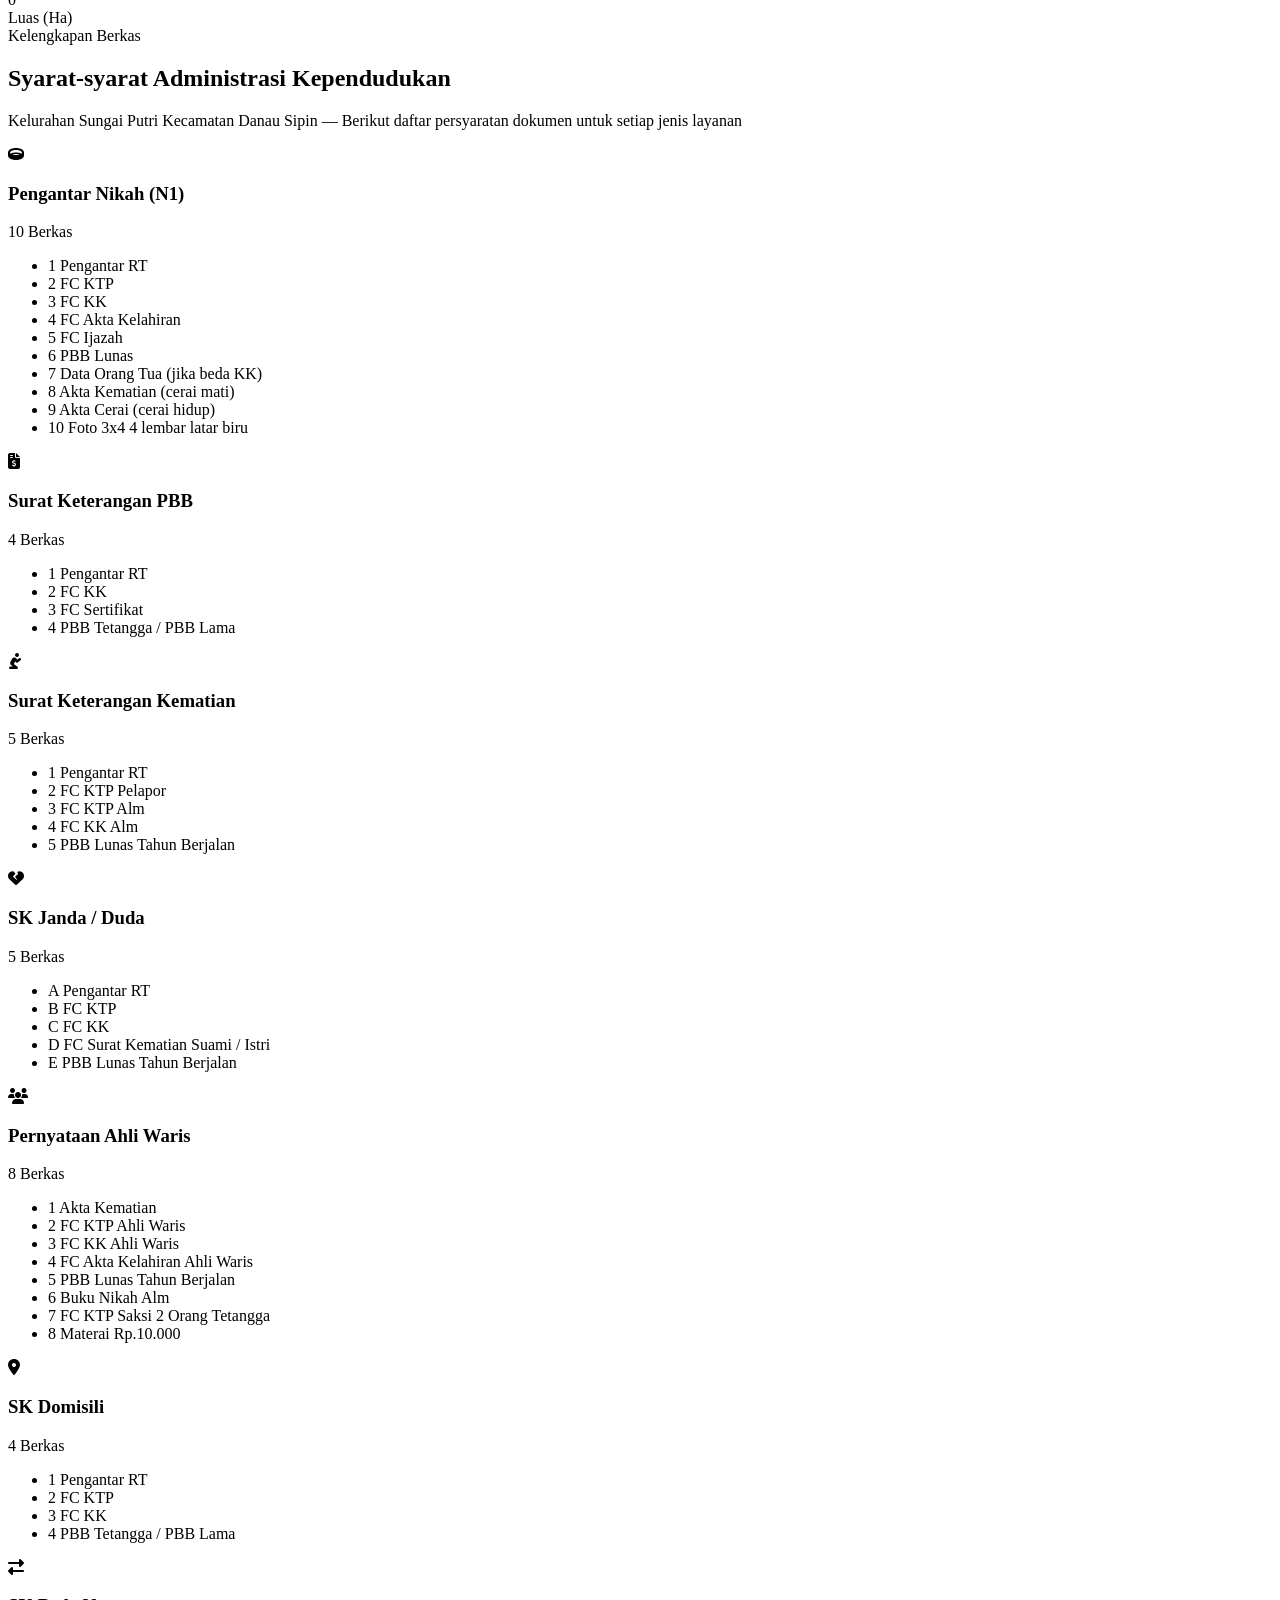
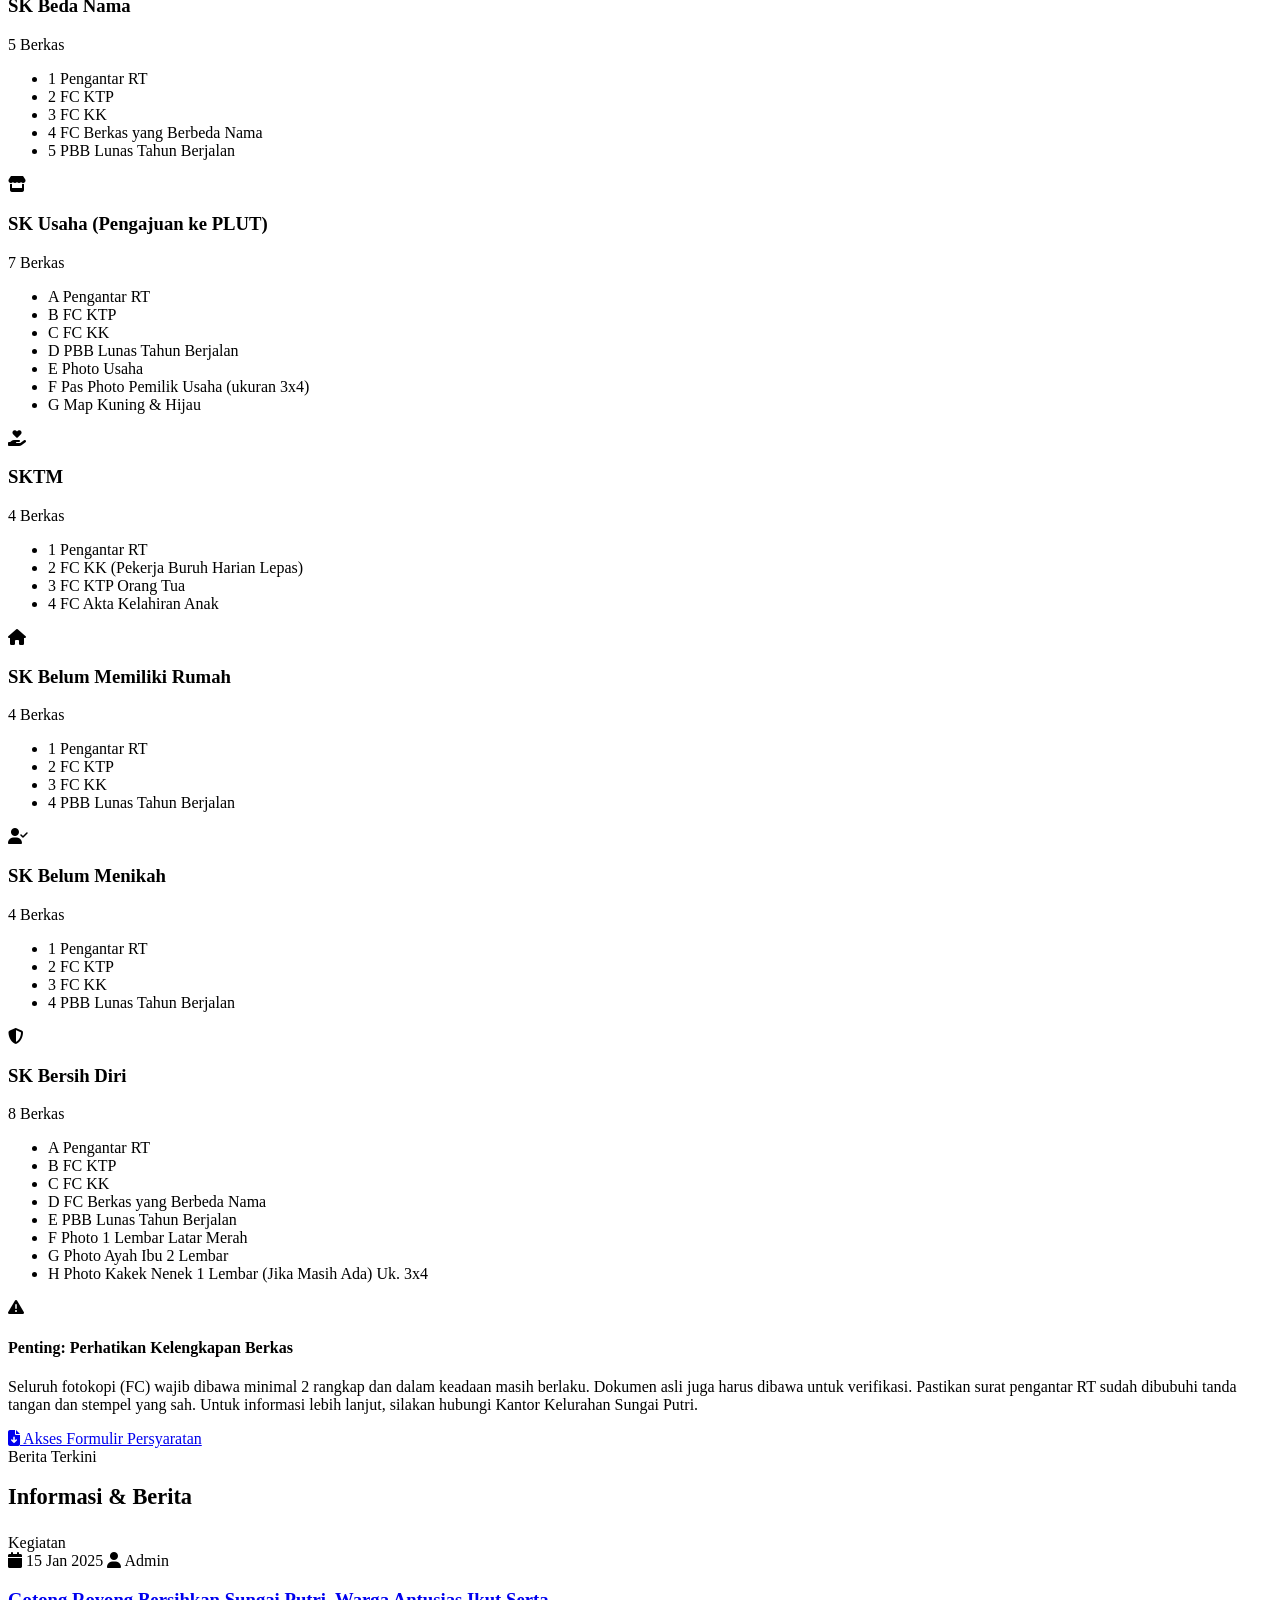
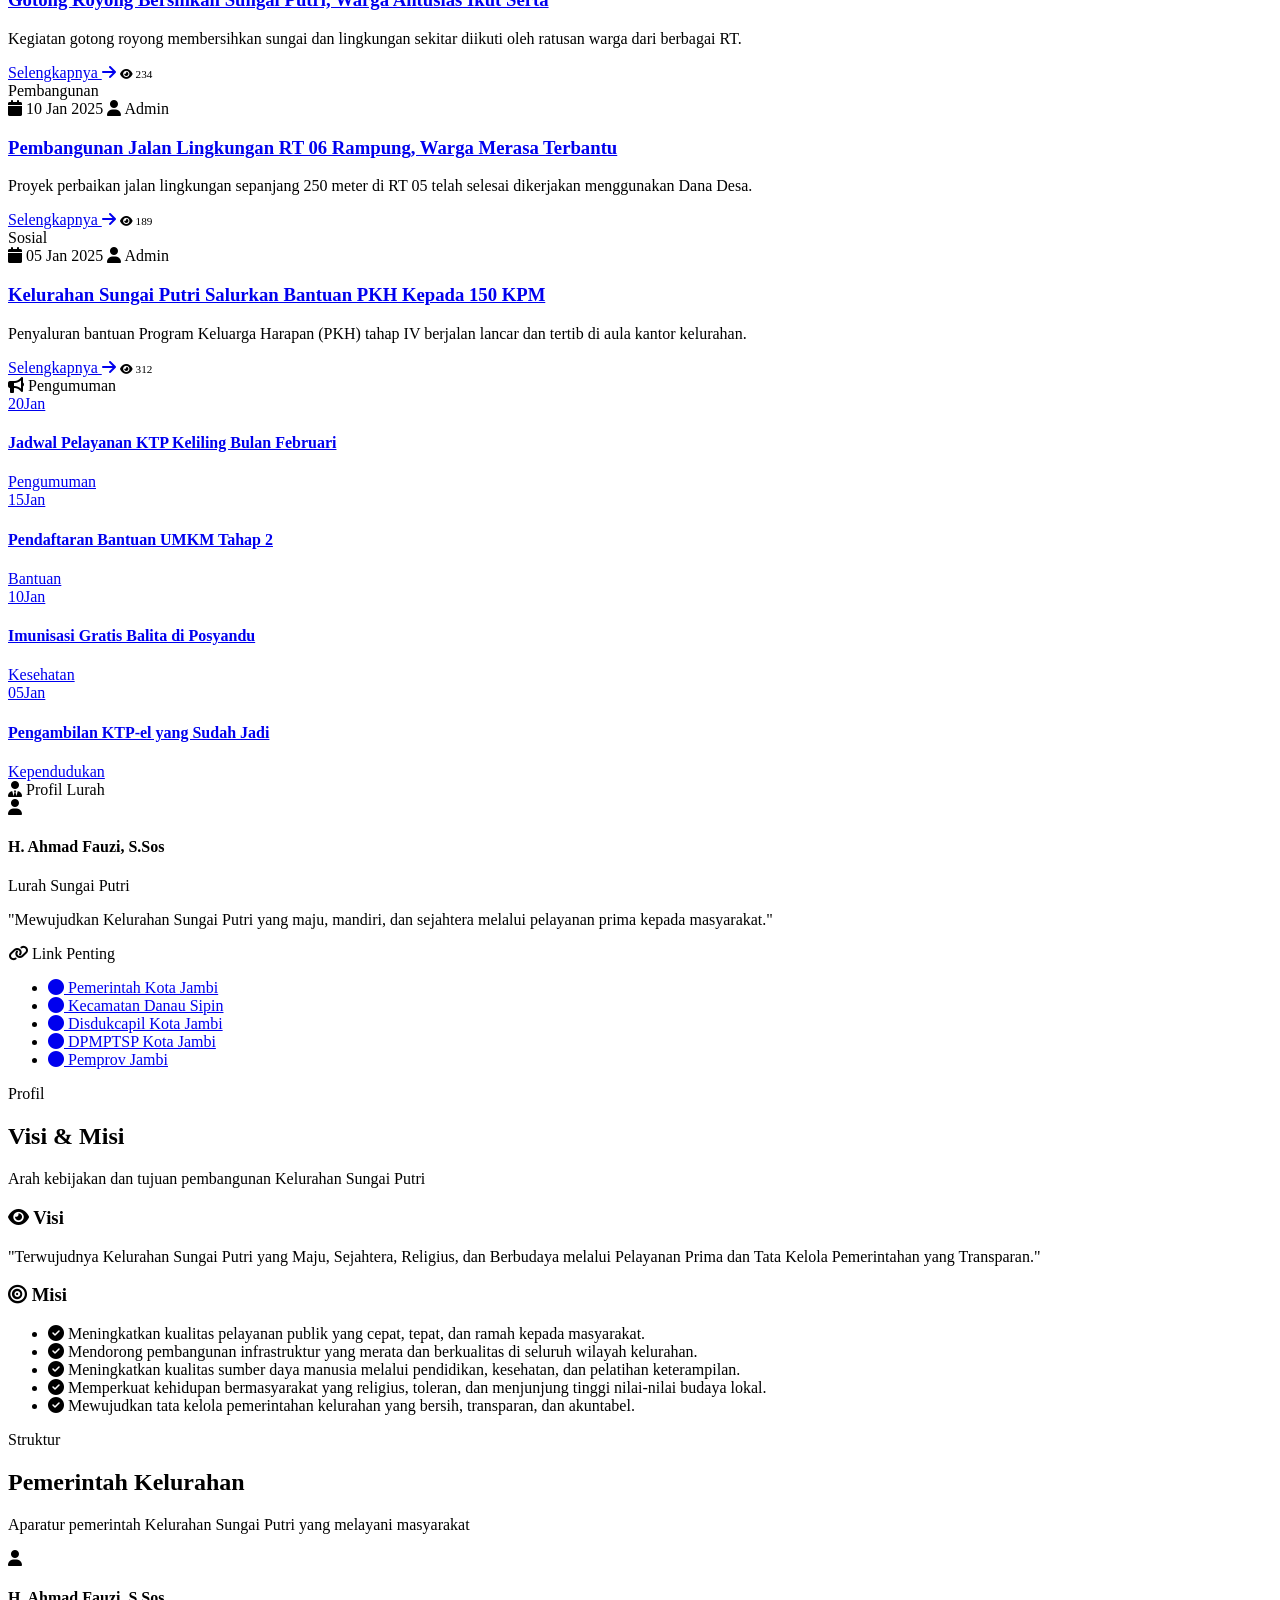
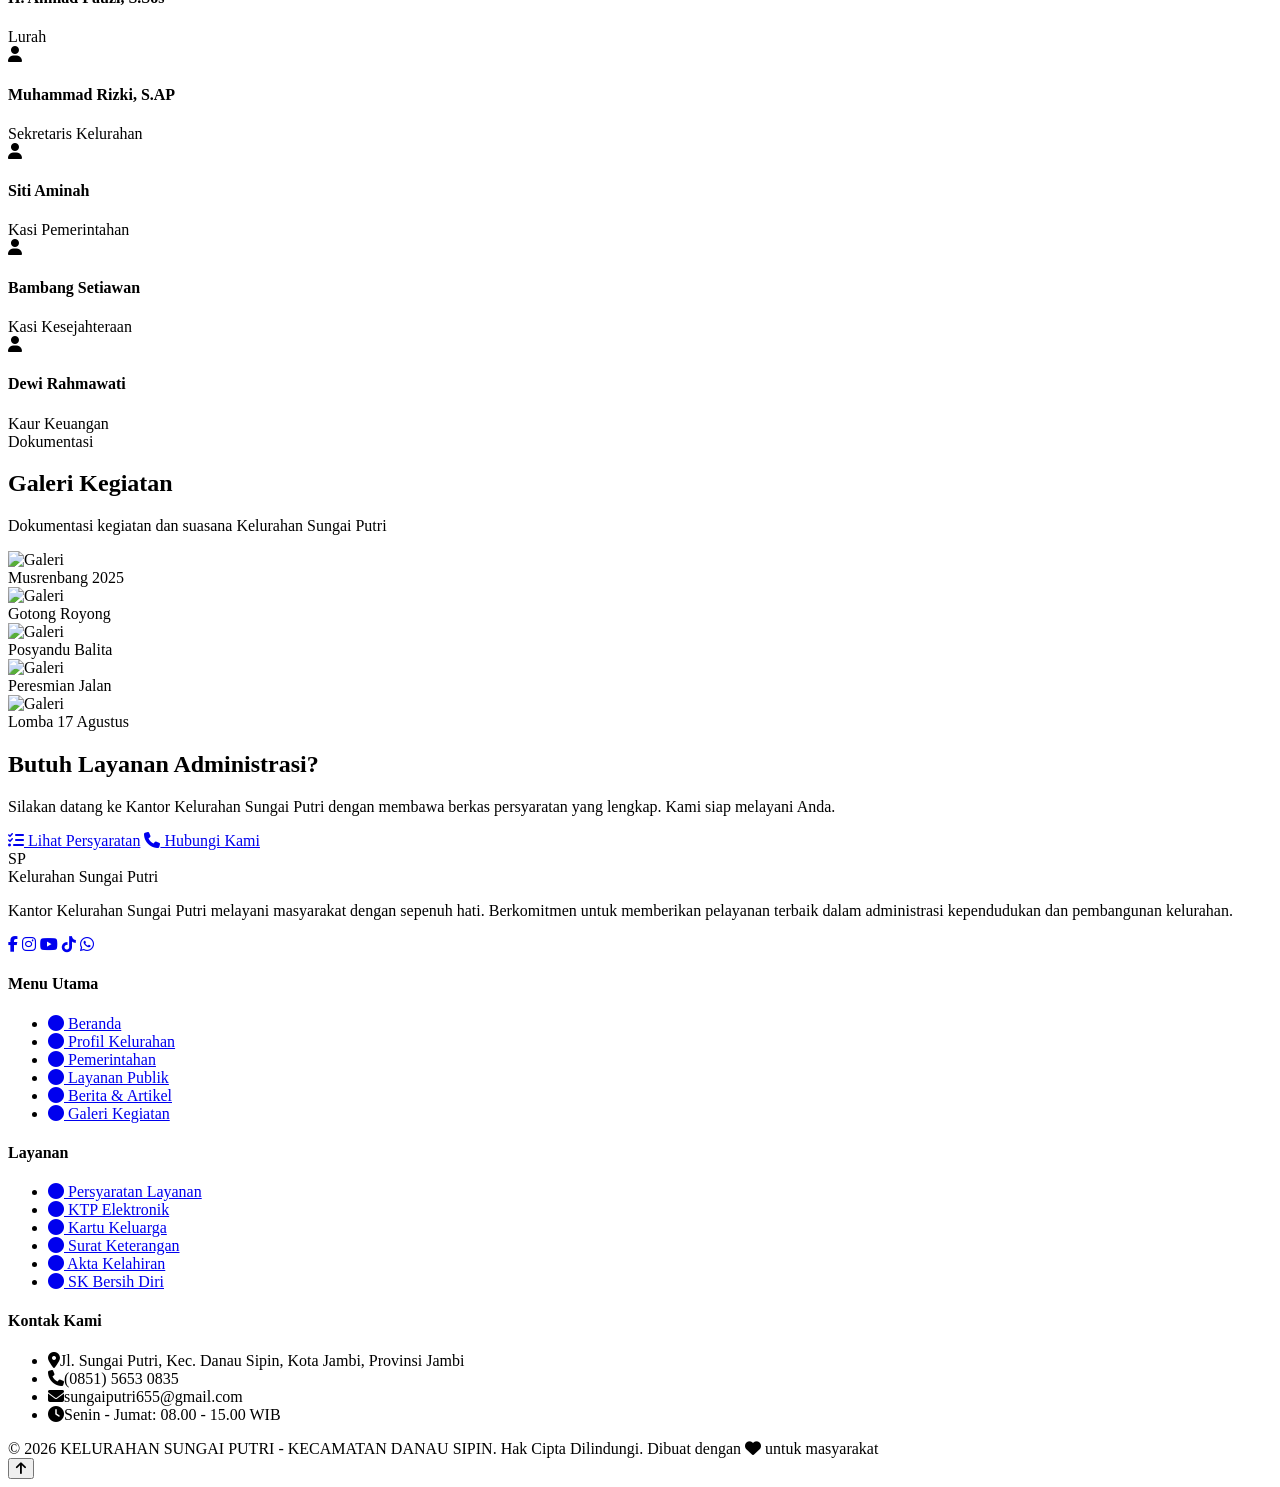
==== commit 6a9ea026: "d34" ====
--- a/index.html
+++ b/index.html
@@ -190,29 +190,6 @@
                 <div class="stat-number" data-target="325">0</div>
                 <div class="stat-label">Luas (Ha)</div>
             </div>
-        </div>
-    </div>
-</section>
-
-<!-- LAYANAN -->
-<section class="section section-alt">
-    <div class="container">
-        <div class="section-header fade-up">
-            <div class="overline">Layanan Kami</div>
-            <h2>Layanan Publik Kelurahan</h2>
-            <p>Berbagai layanan administrasi kependudukan dan perizinan yang tersedia untuk masyarakat</p>
-        </div>
-        <div class="layanan-grid">
-            <a href="#" class="layanan-card fade-up">
-                <div class="layanan-icon l1"><i class="fas fa-id-card"></i></div>
-                <h3>KTP & KK</h3>
-                <p>Pembuatan dan perpanjangan KTP-el serta Kartu Keluarga</p>
-            </a>
-            <a href="#" class="layanan-card fade-up d1">
-                <div class="layanan-icon l2"><i class="fas fa-file-signature"></i></div>
-                <h3>Surat Pengantar</h3>
-                <p>Surat keterangan domisili, usaha, tidak mampu, dan lainnya</p>
-            </a>
         </div>
     </div>
 </section>
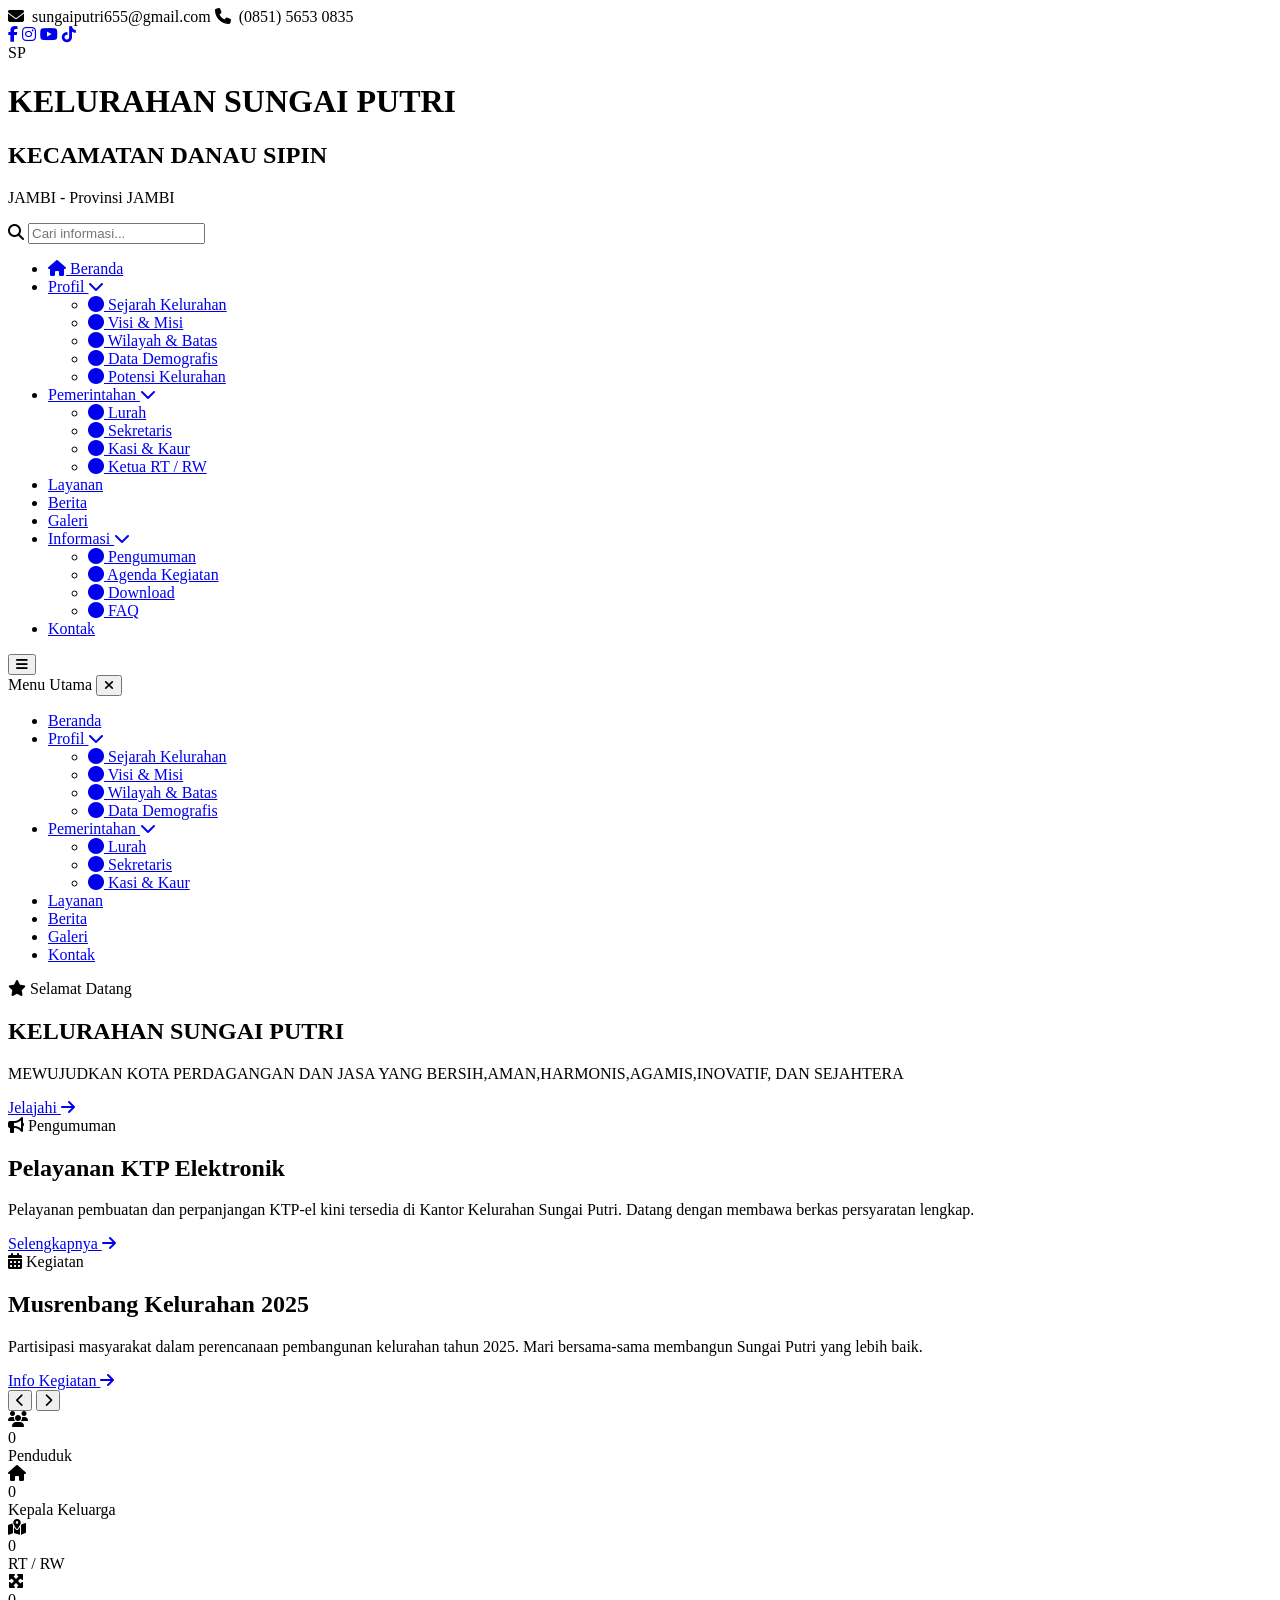
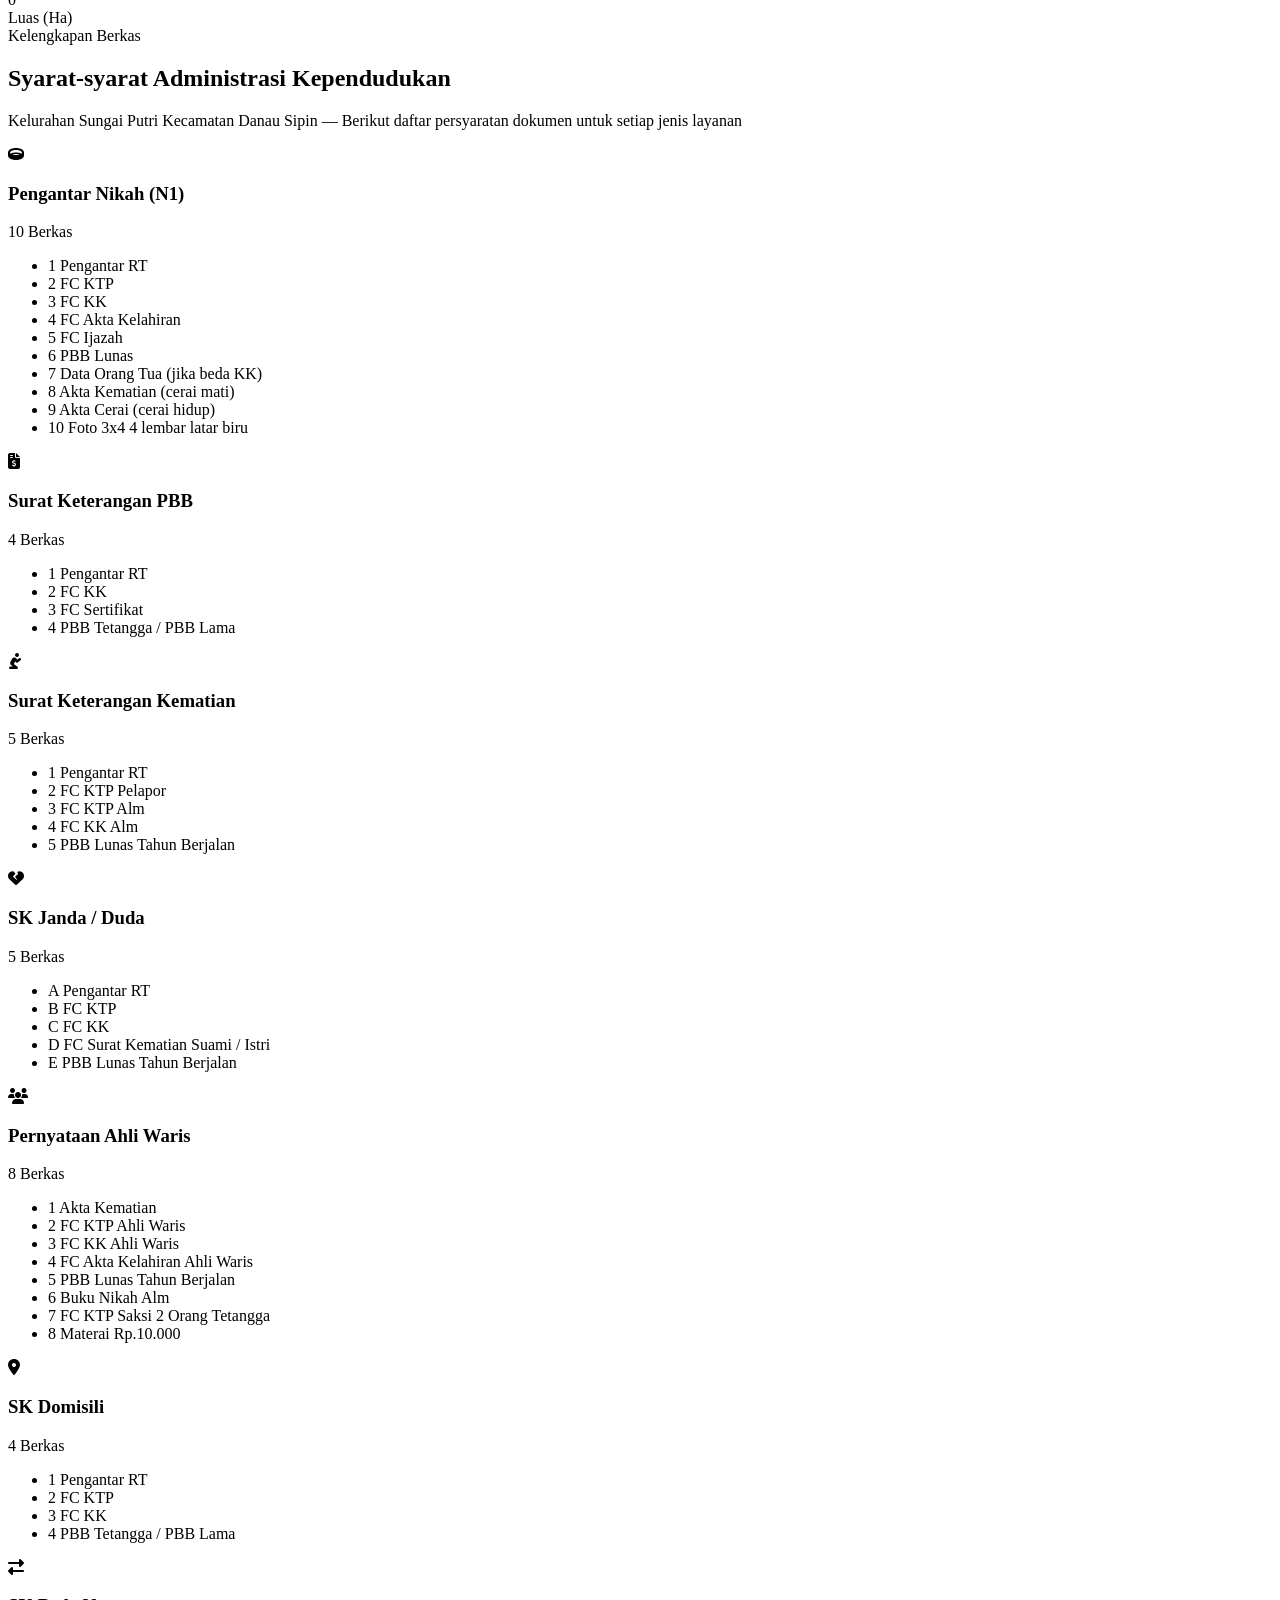
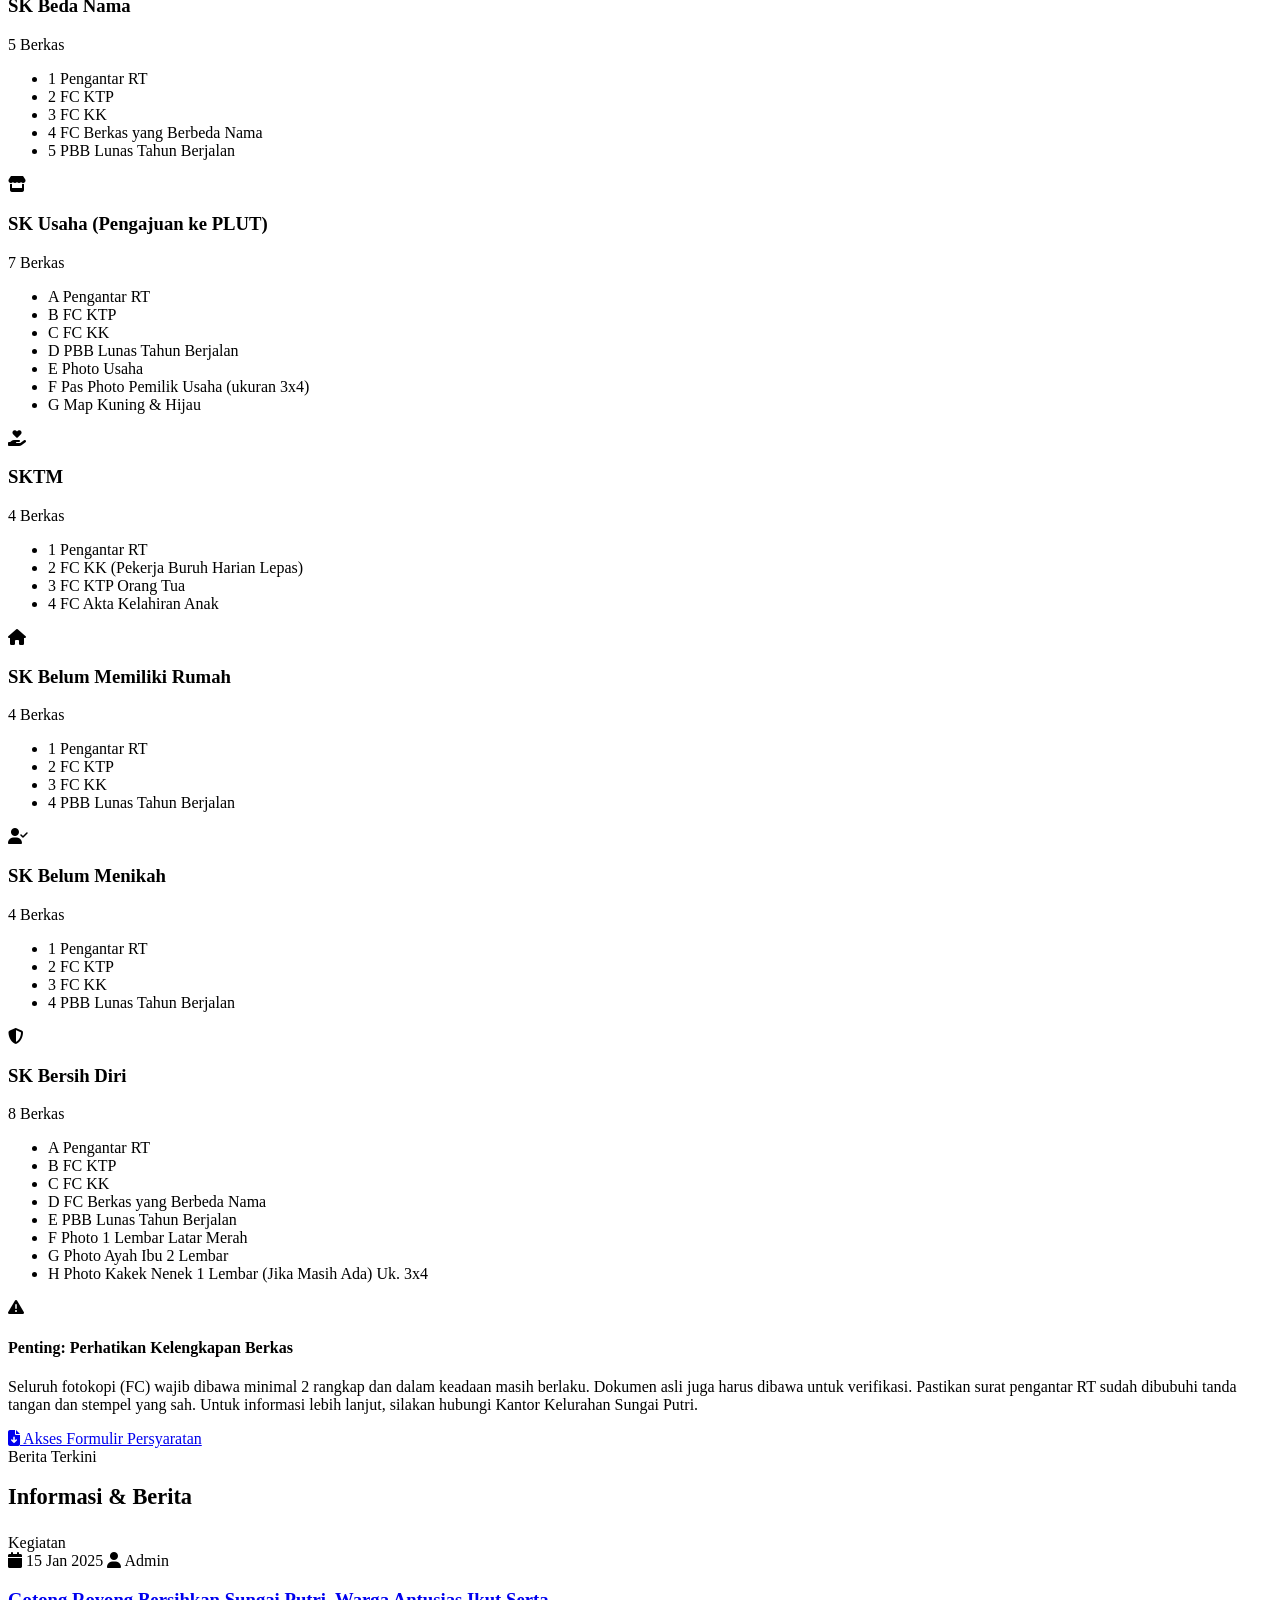
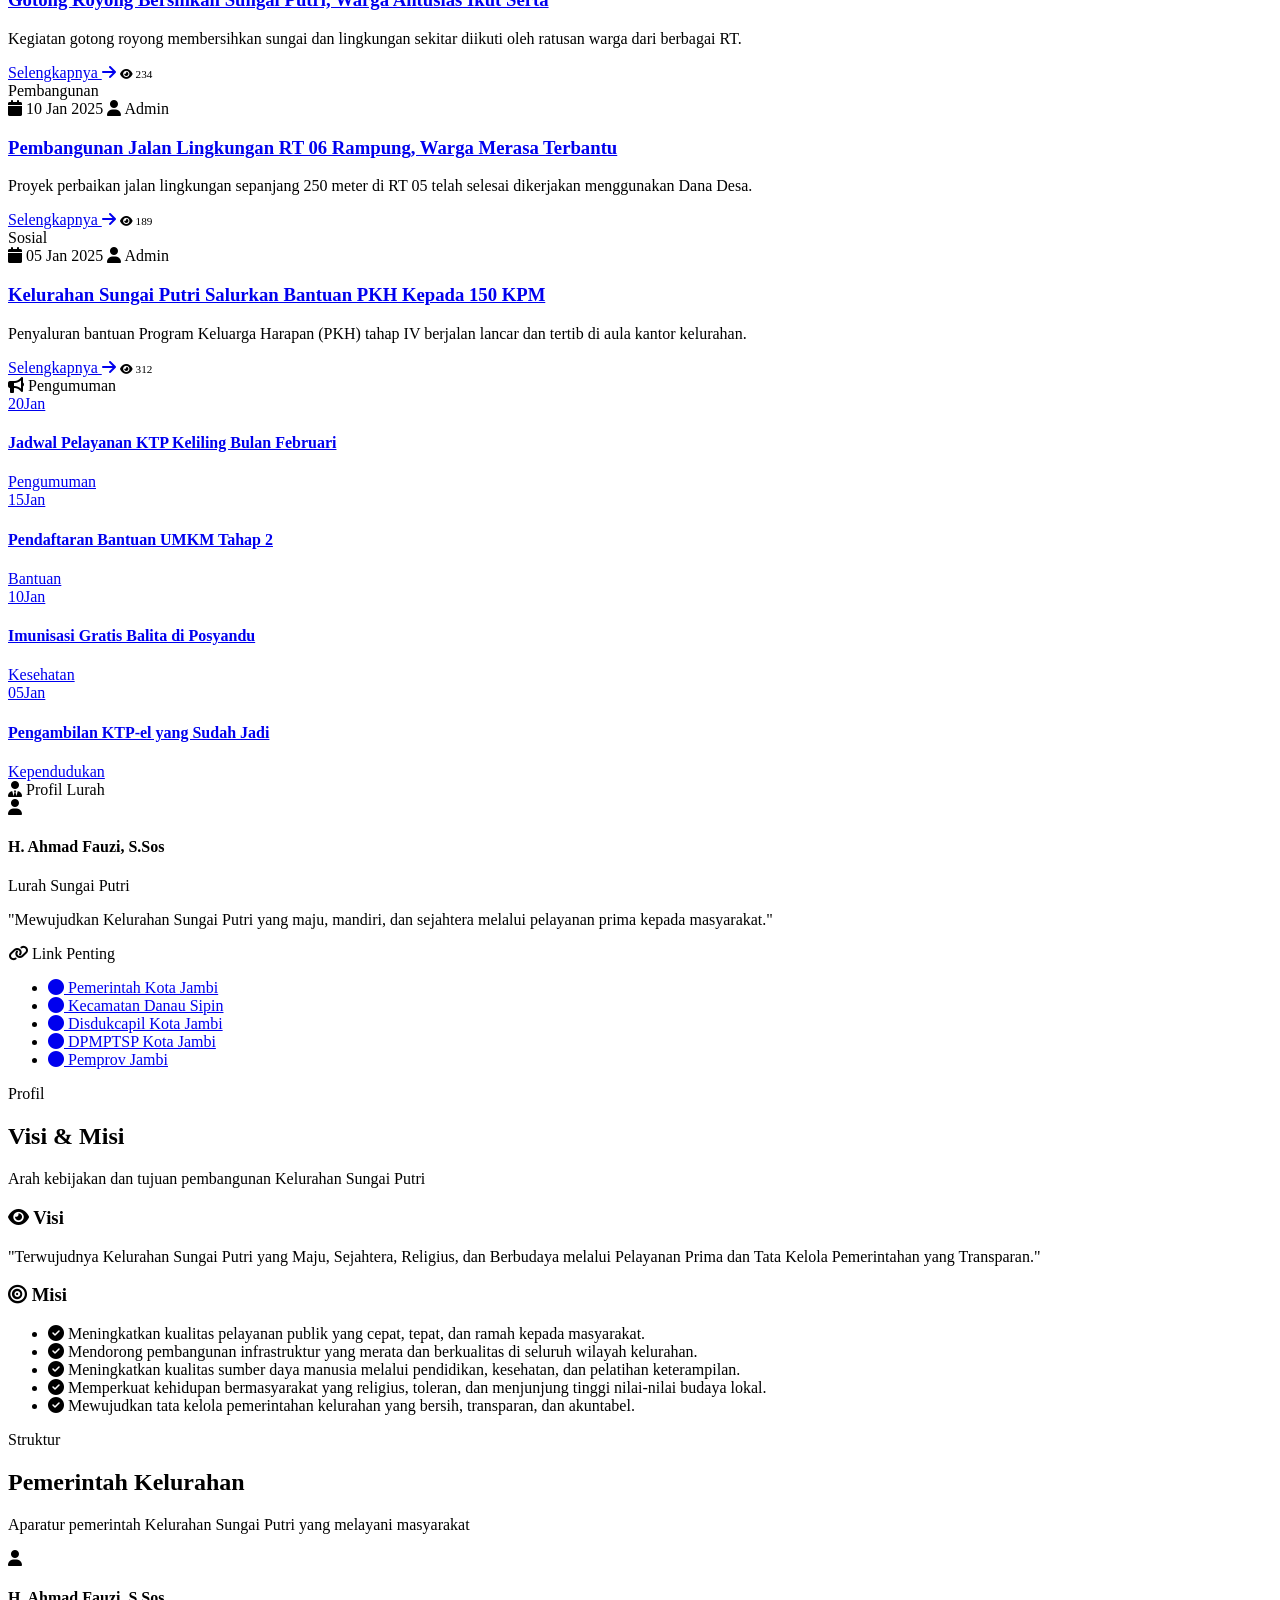
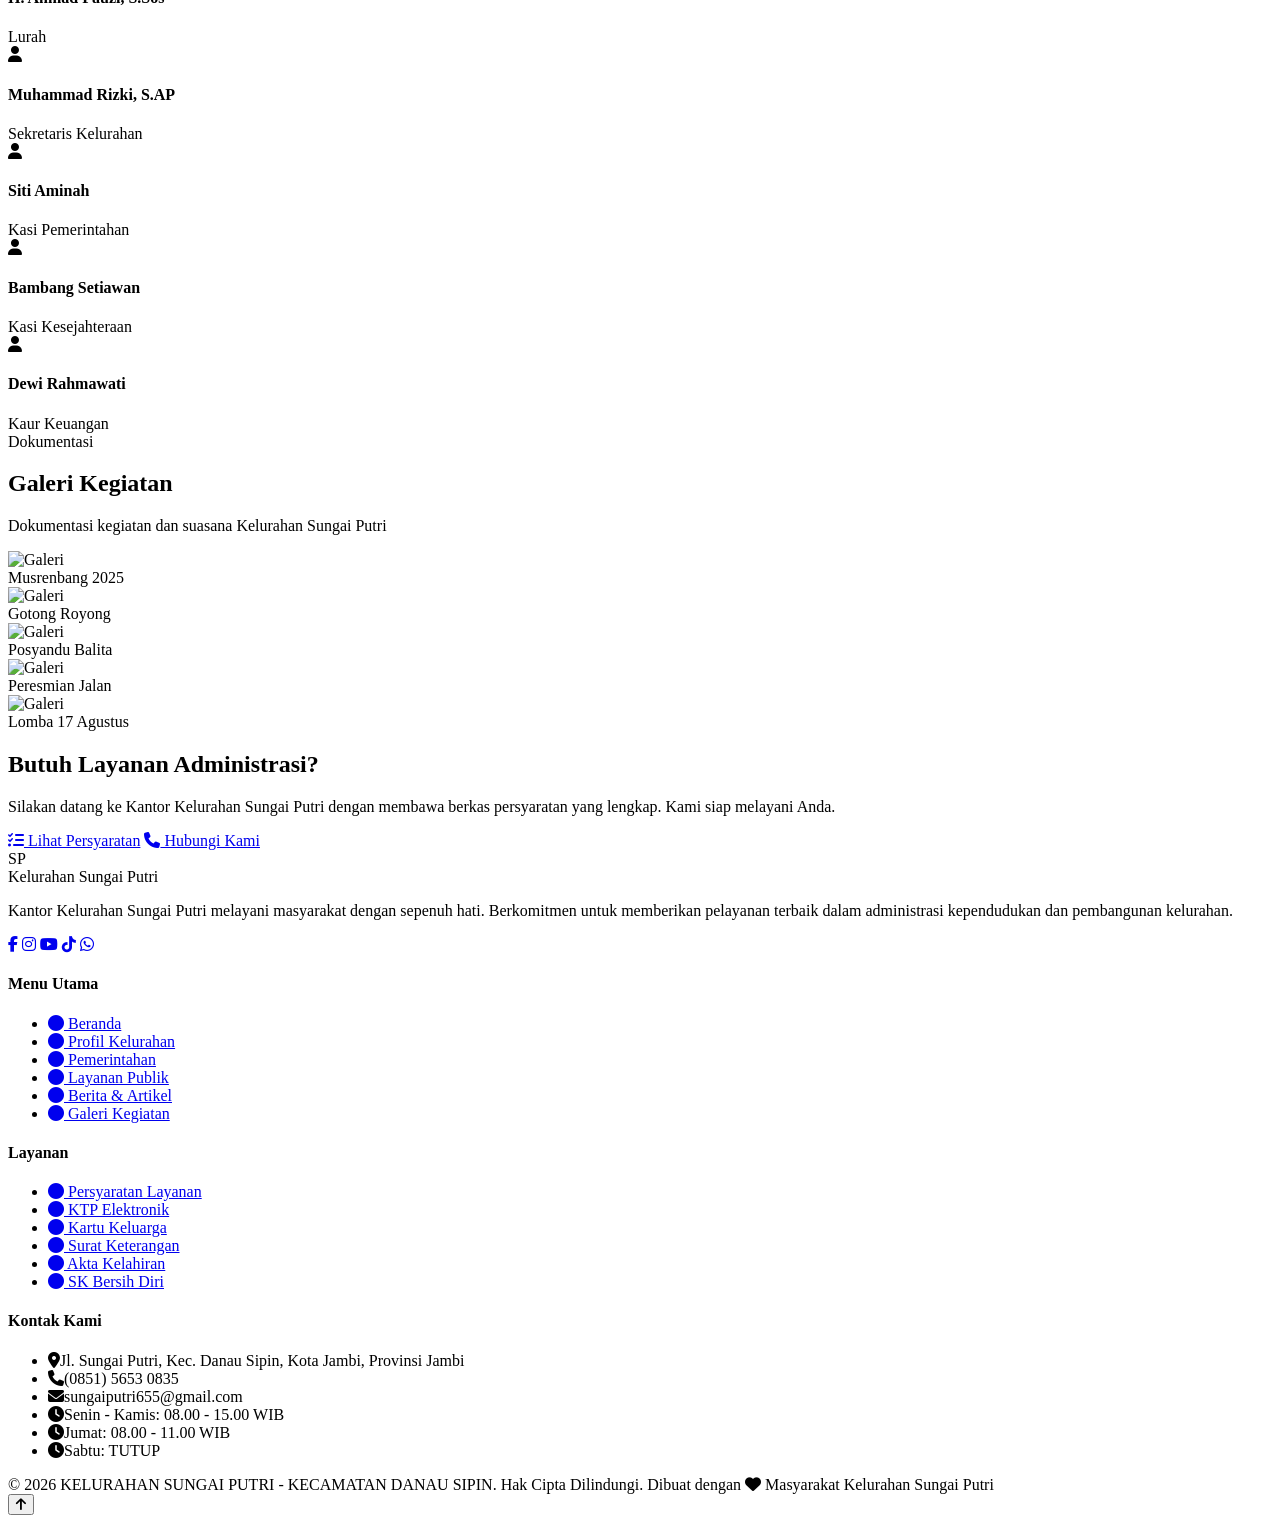
==== commit 954027e3: "aaaa" ====
--- a/index.html
+++ b/index.html
@@ -725,13 +725,15 @@
                     <li><i class="fas fa-map-marker-alt"></i><span>Jl. Sungai Putri, Kec. Danau Sipin, Kota Jambi, Provinsi Jambi</span></li>
                     <li><i class="fas fa-phone"></i><span>(0851) 5653 0835</span></li>
                     <li><i class="fas fa-envelope"></i><span>sungaiputri655@gmail.com</span></li>
-                    <li><i class="fas fa-clock"></i><span>Senin - Jumat: 08.00 - 15.00 WIB</span></li>
+                    <li><i class="fas fa-clock"></i><span>Senin - Kamis: 08.00 - 15.00 WIB</span></li>
+                    <li><i class="fas fa-clock"></i><span>Jumat: 08.00 - 11.00 WIB</span></li>
+                    <li><i class="fas fa-clock"></i><span>Sabtu: TUTUP</span></li>
                 </ul>
             </div>
         </div>
         <div class="footer-bottom">
             <span>&copy; 2026 KELURAHAN SUNGAI PUTRI - KECAMATAN DANAU SIPIN. Hak Cipta Dilindungi.</span>
-            <span>Dibuat dengan <i class="fas fa-heart" style="color:var(--red)"></i> untuk masyarakat</span>
+            <span>Dibuat dengan <i class="fas fa-heart" style="color:var(--red)"></i> Masyarakat Kelurahan Sungai Putri</span>
         </div>
     </div>
 </footer>
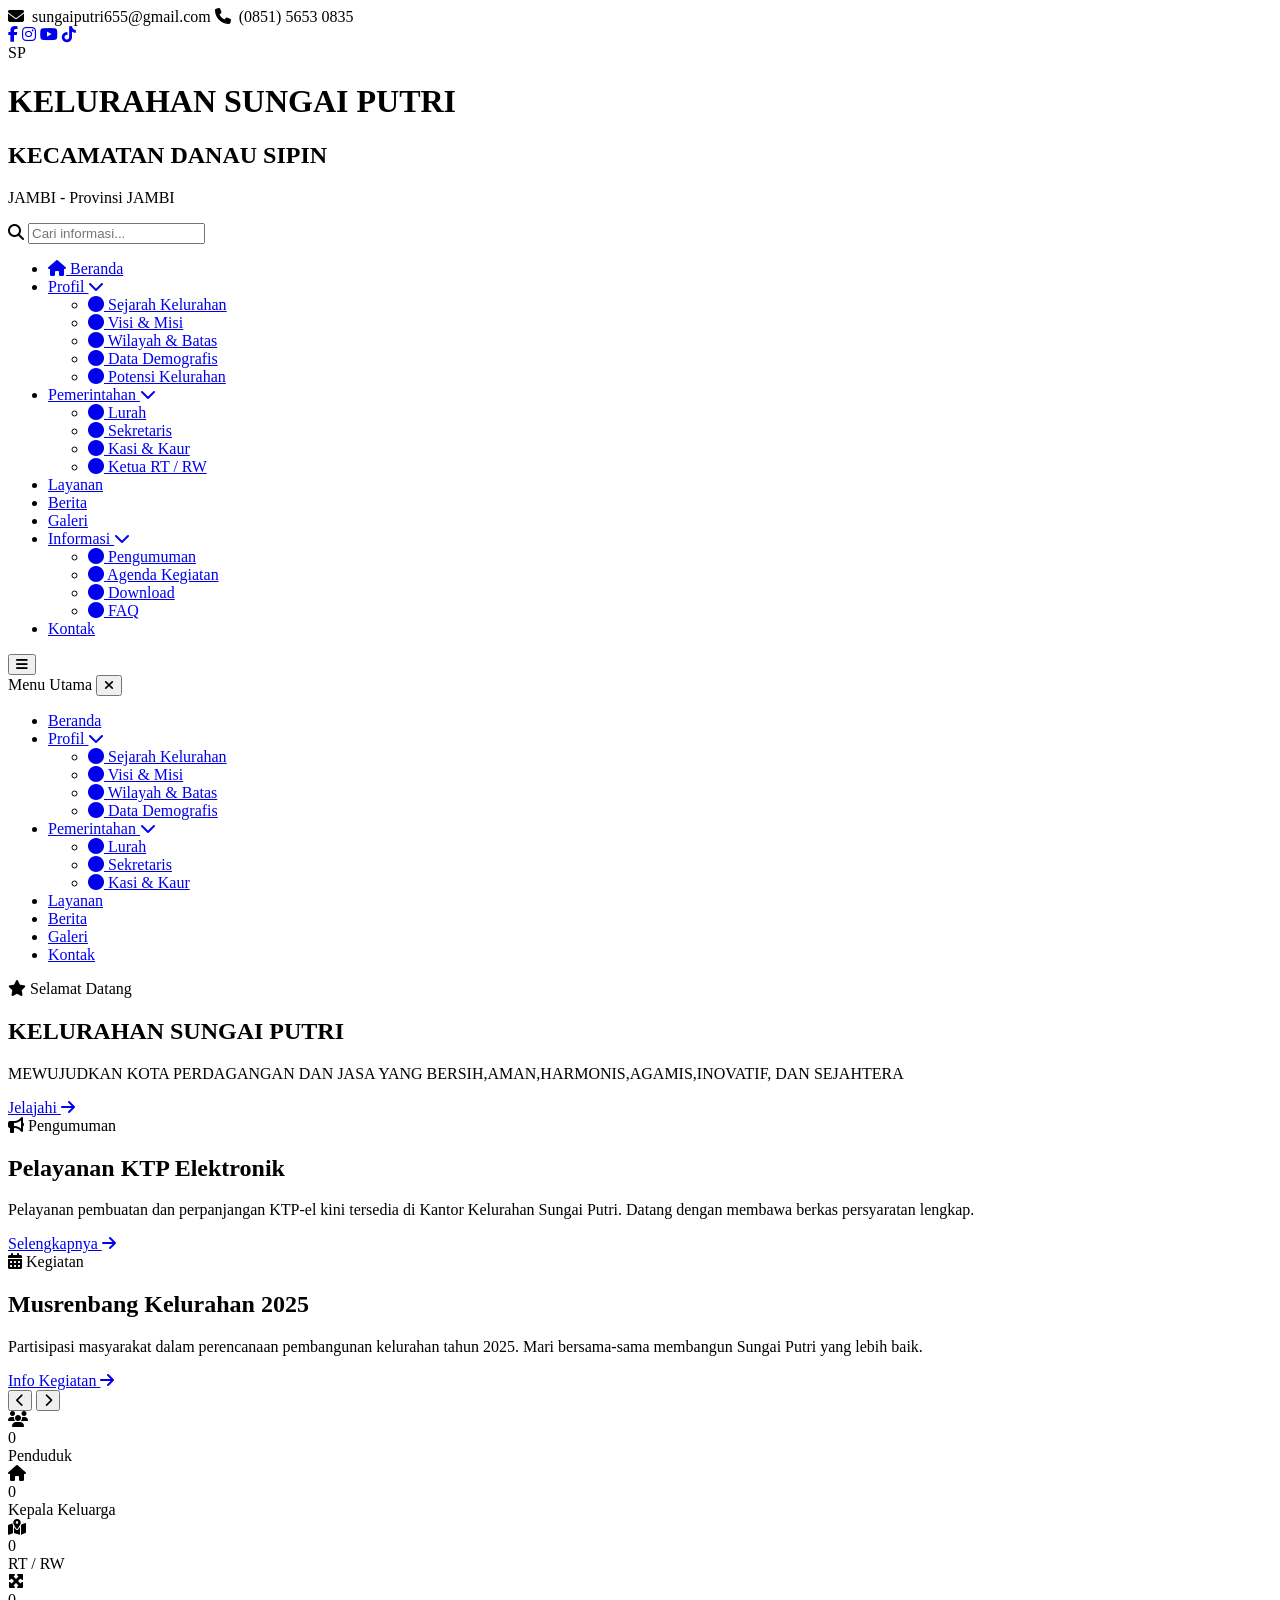
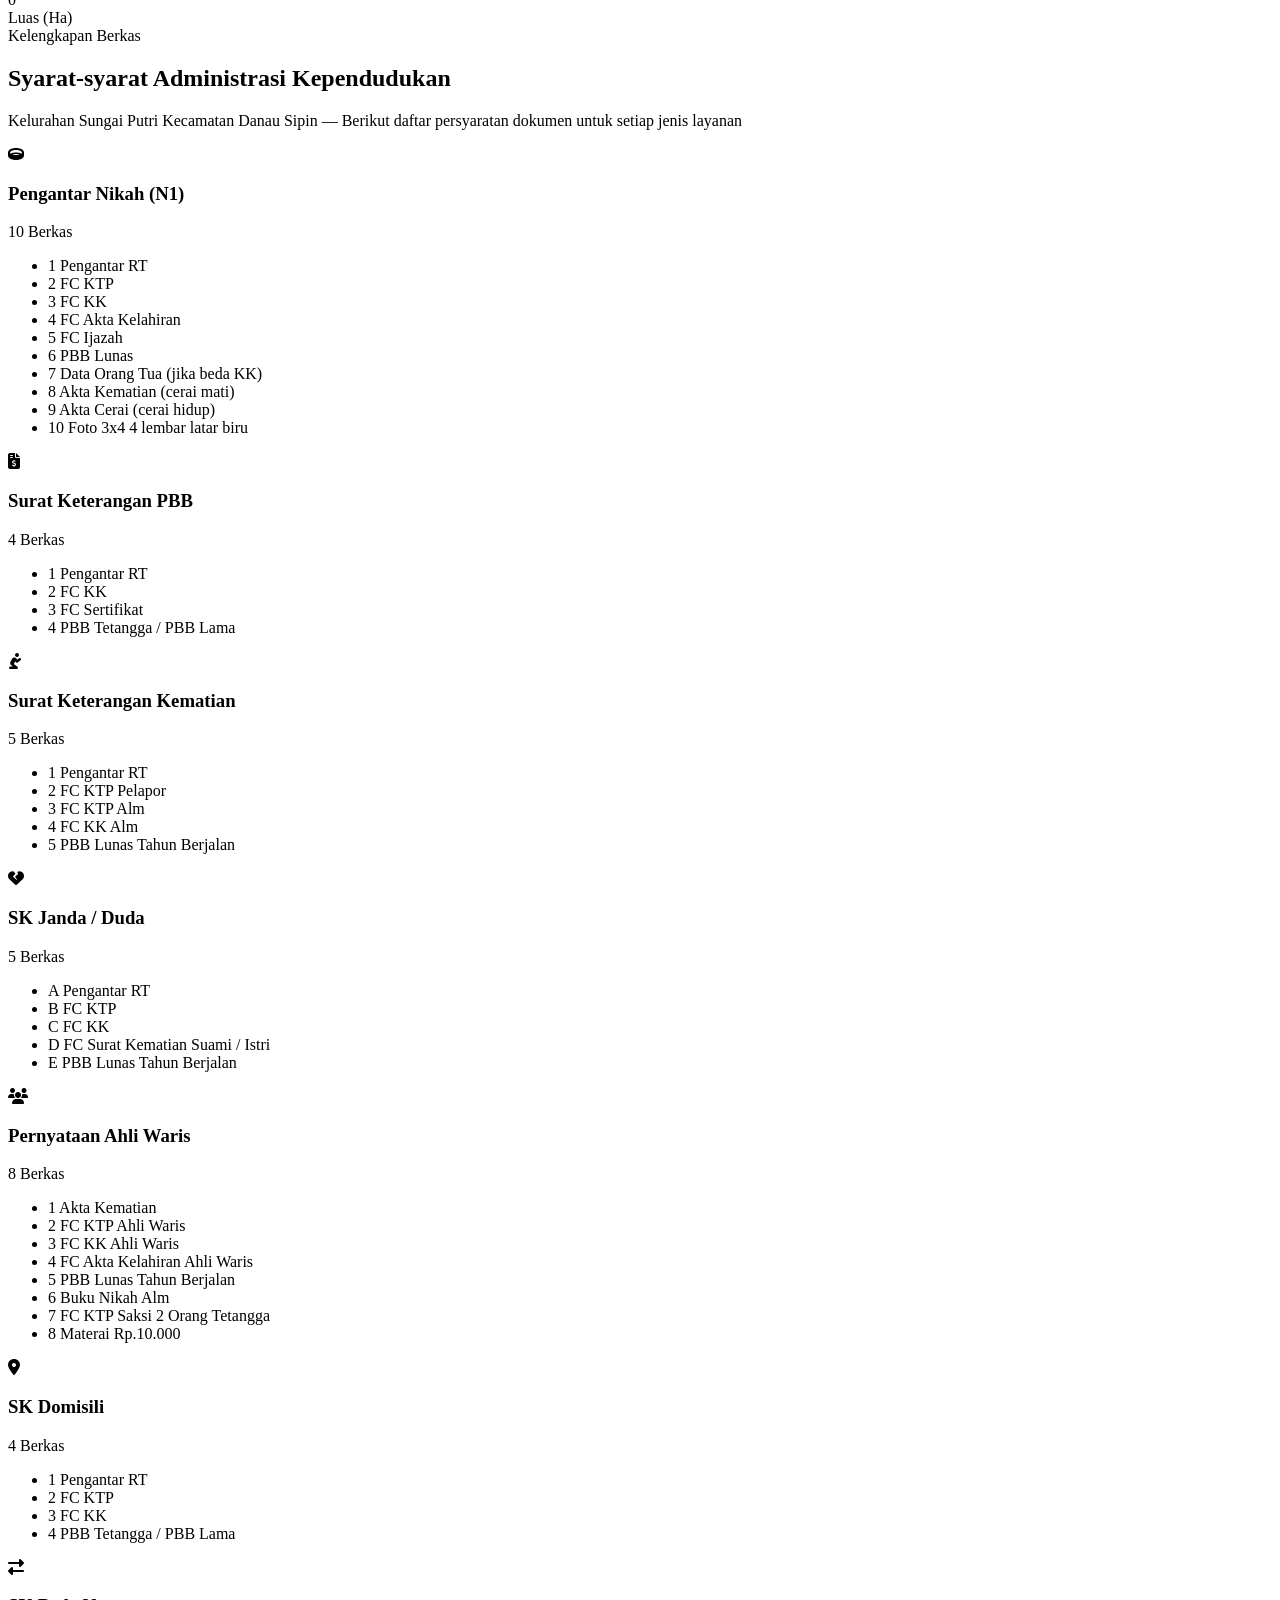
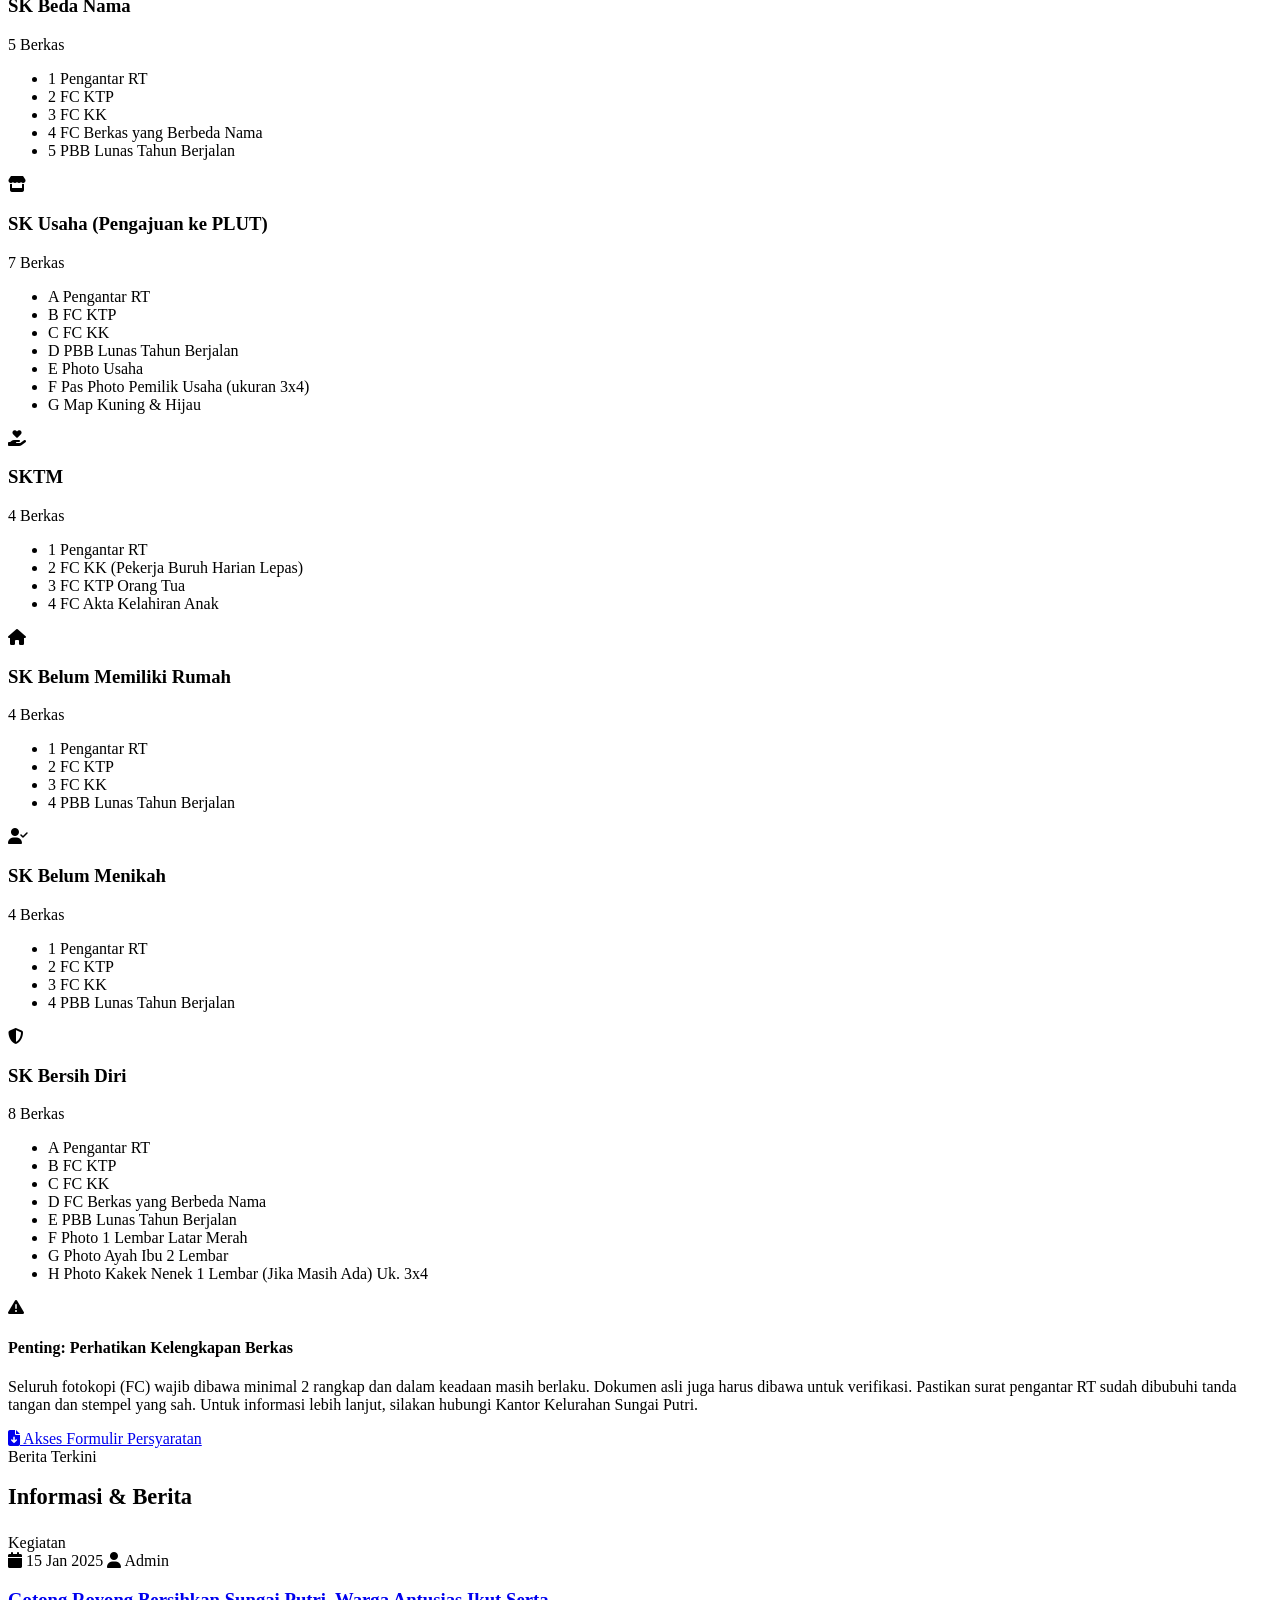
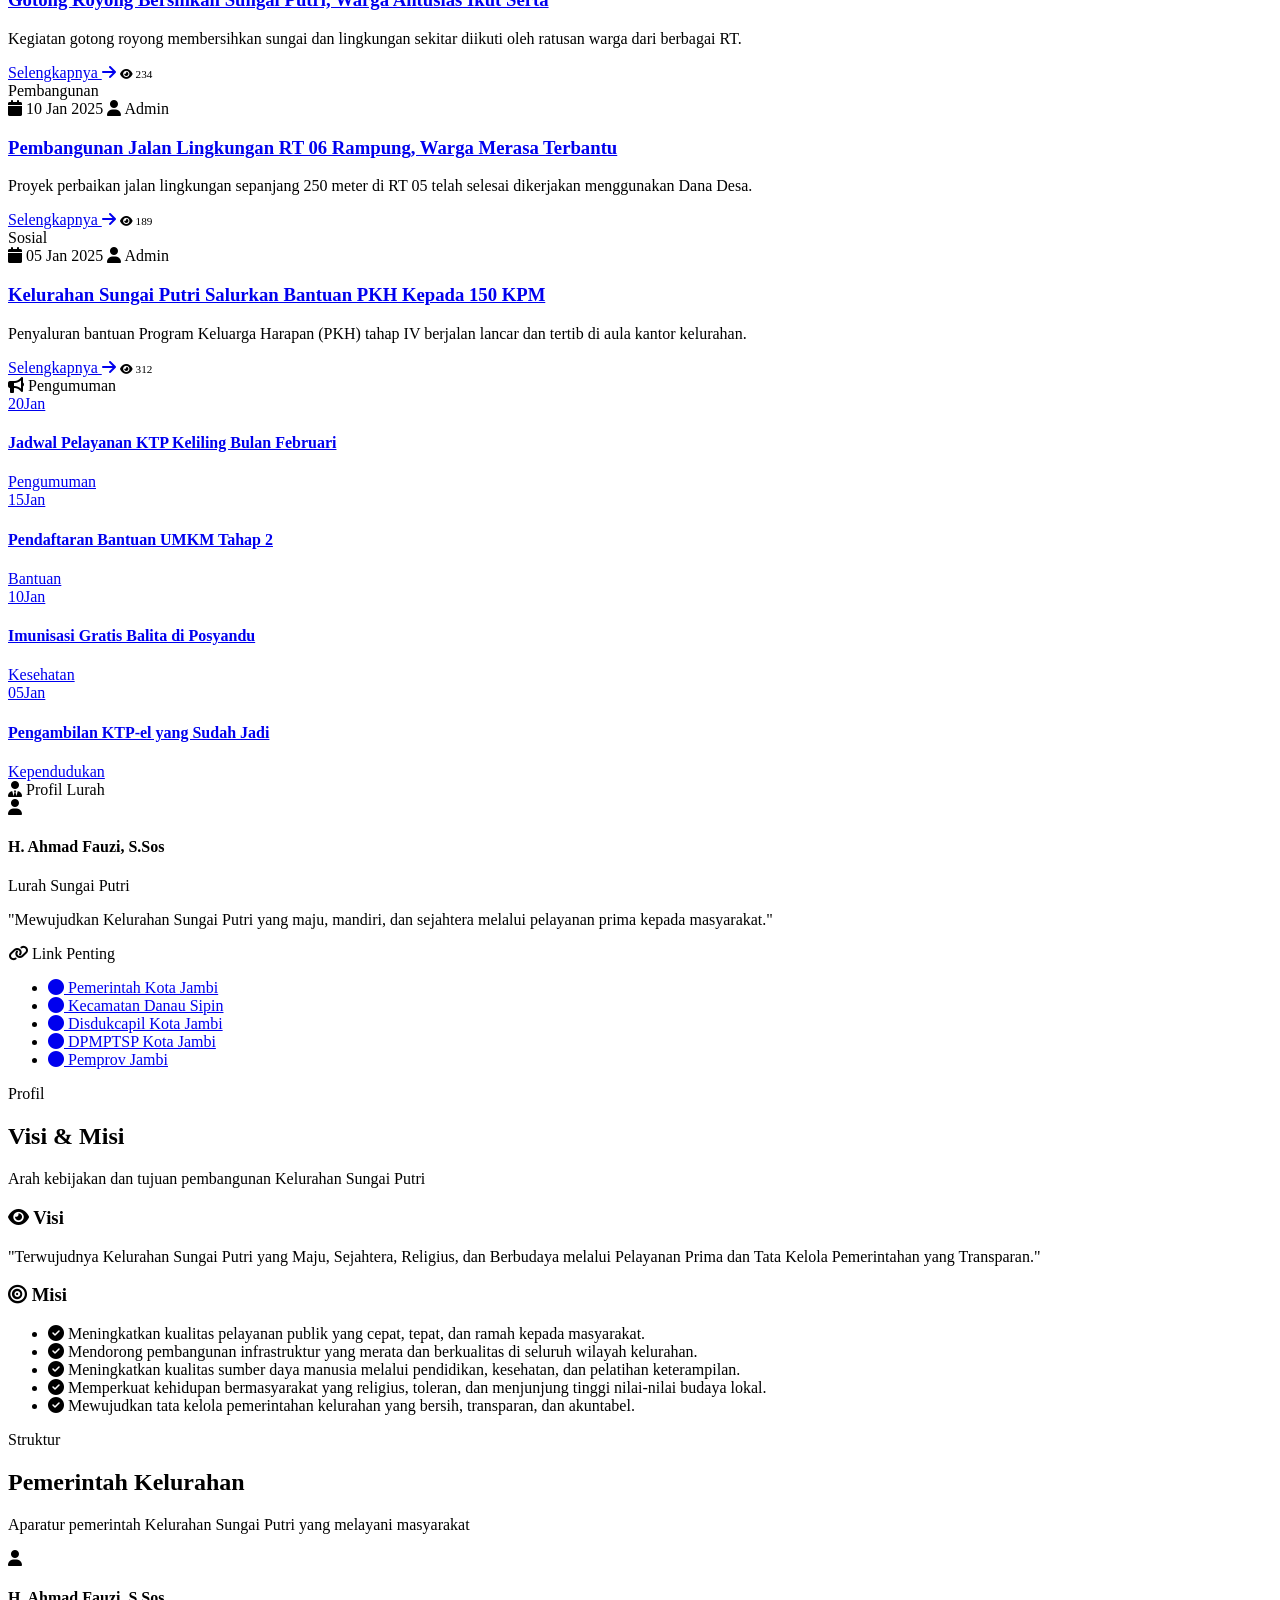
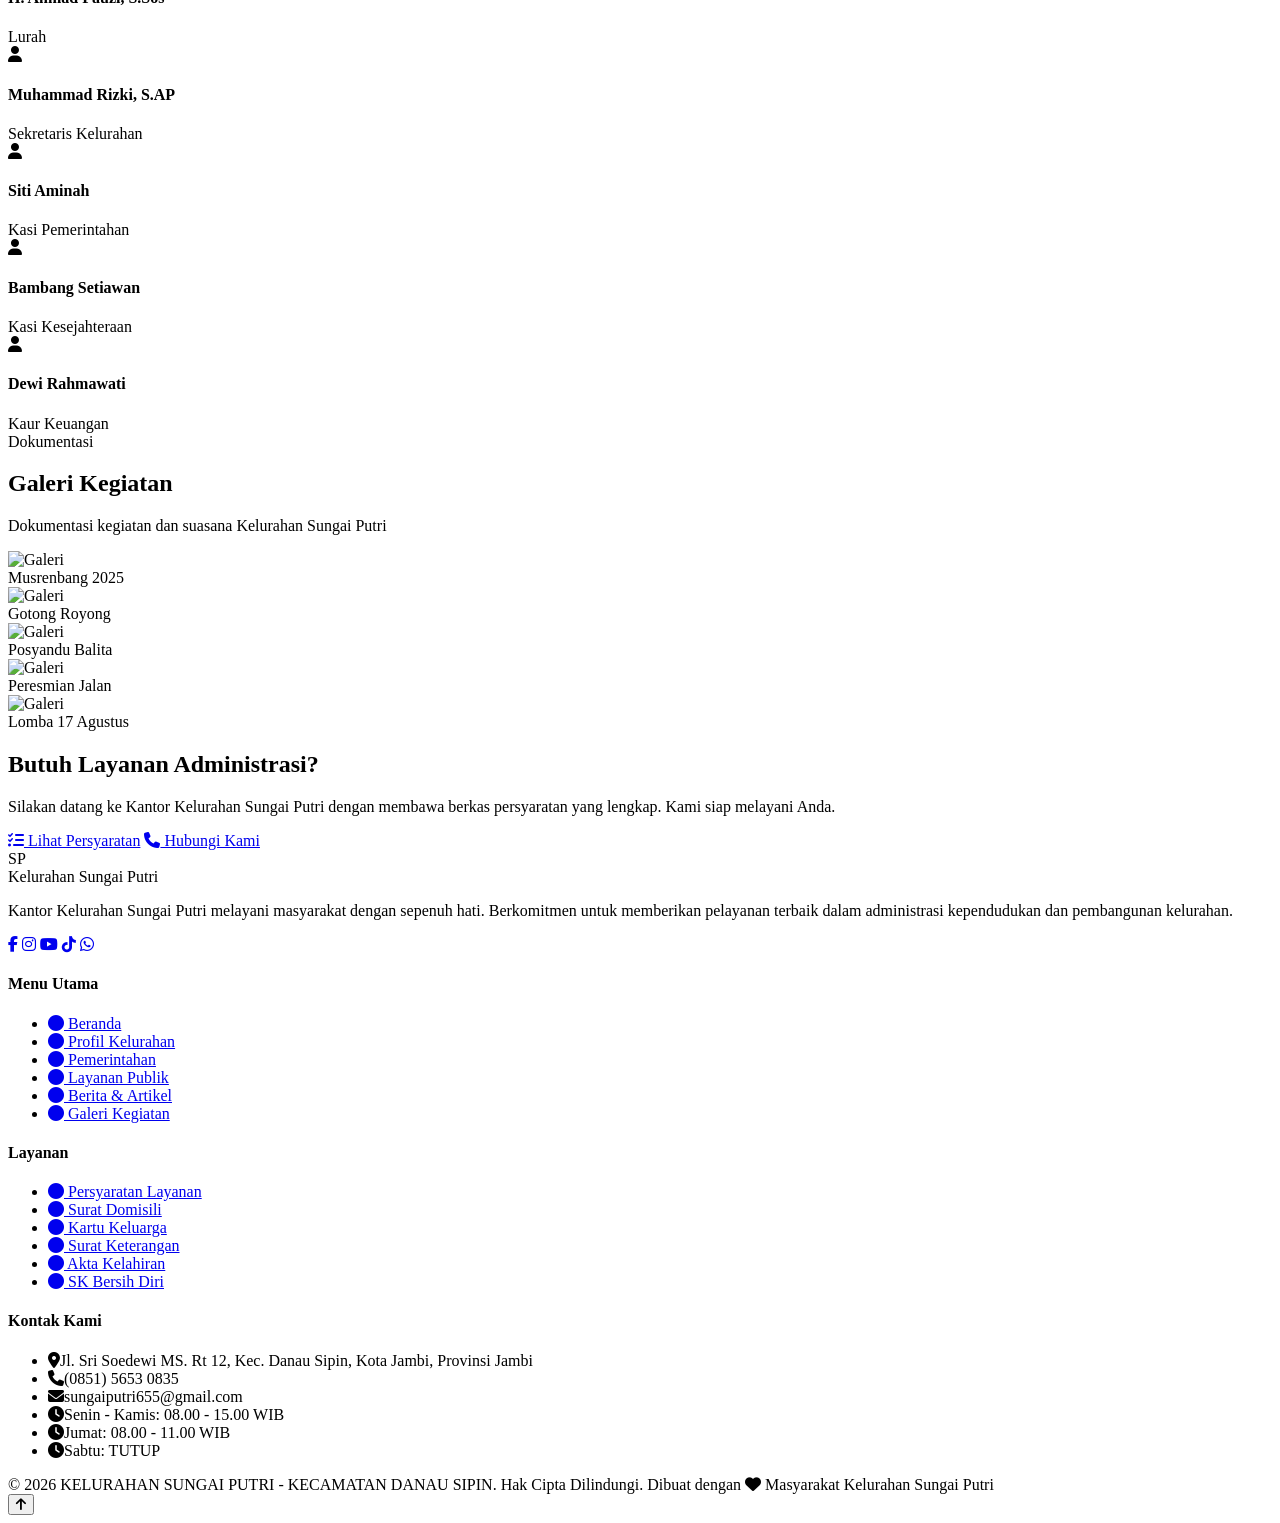
==== commit dd186fed: "aaaa" ====
--- a/index.html
+++ b/index.html
@@ -58,7 +58,7 @@
                     <li><a href="#"><i class="fas fa-circle"></i> Sejarah Kelurahan</a></li>
                     <li><a href="#"><i class="fas fa-circle"></i> Visi & Misi</a></li>
                     <li><a href="#"><i class="fas fa-circle"></i> Wilayah & Batas</a></li>
-                    <li><a href="#"><i class="fas fa-circle"></i> Data Demografis</a></li>
+                    <li><a href="data-demografis.html"><i class="fas fa-circle"></i> Data Demografis</a></li>
                     <li><a href="#"><i class="fas fa-circle"></i> Potensi Kelurahan</a></li>
                 </ul>
             </li>
@@ -104,7 +104,7 @@
                     <li><a href="#"><i class="fas fa-circle"></i> Sejarah Kelurahan</a></li>
                     <li><a href="#"><i class="fas fa-circle"></i> Visi & Misi</a></li>
                     <li><a href="#"><i class="fas fa-circle"></i> Wilayah & Batas</a></li>
-                    <li><a href="#"><i class="fas fa-circle"></i> Data Demografis</a></li>
+                    <li><a href="data-demografis.html"><i class="fas fa-circle"></i> Data Demografis</a></li>
                 </ul>
             </li>
             <li>
@@ -712,7 +712,7 @@
                 <h4>Layanan</h4>
                 <ul class="footer-links">
                     <li><a href="#persyaratan"><i class="fas fa-circle"></i> Persyaratan Layanan</a></li>
-                    <li><a href="#"><i class="fas fa-circle"></i> KTP Elektronik</a></li>
+                    <li><a href="#"><i class="fas fa-circle"></i> Surat Domisili</a></li>
                     <li><a href="#"><i class="fas fa-circle"></i> Kartu Keluarga</a></li>
                     <li><a href="#"><i class="fas fa-circle"></i> Surat Keterangan</a></li>
                     <li><a href="#"><i class="fas fa-circle"></i> Akta Kelahiran</a></li>
@@ -722,7 +722,7 @@
             <div>
                 <h4>Kontak Kami</h4>
                 <ul class="footer-links footer-contact">
-                    <li><i class="fas fa-map-marker-alt"></i><span>Jl. Sungai Putri, Kec. Danau Sipin, Kota Jambi, Provinsi Jambi</span></li>
+                    <li><i class="fas fa-map-marker-alt"></i><span>Jl. Sri Soedewi MS. Rt 12, Kec. Danau Sipin, Kota Jambi, Provinsi Jambi</span></li>
                     <li><i class="fas fa-phone"></i><span>(0851) 5653 0835</span></li>
                     <li><i class="fas fa-envelope"></i><span>sungaiputri655@gmail.com</span></li>
                     <li><i class="fas fa-clock"></i><span>Senin - Kamis: 08.00 - 15.00 WIB</span></li>
